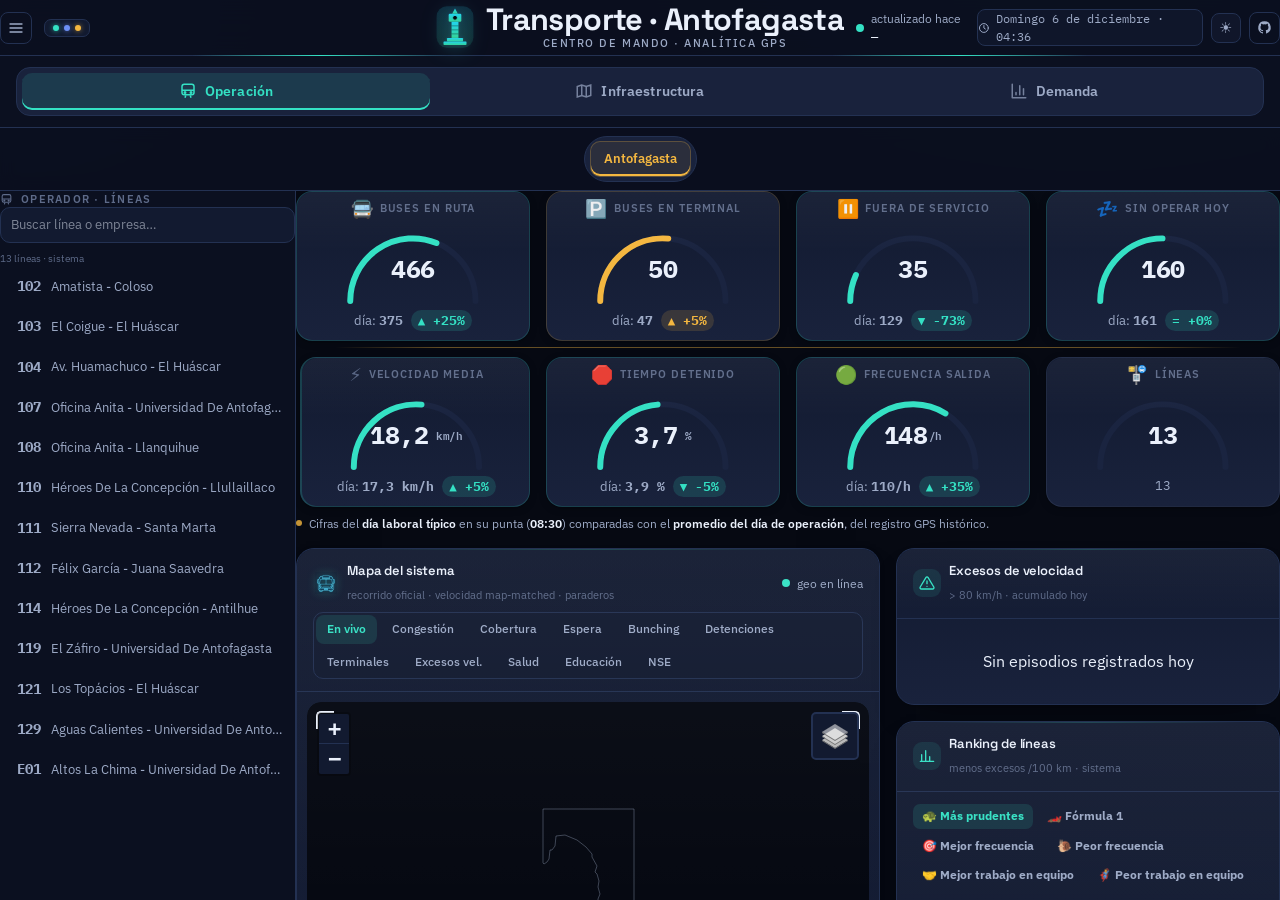
==== index.html @ dda04b35 "Deploy tablero antofagasta desde kit compartido (v=246)" ====
<!DOCTYPE html>
<html lang="es">
<head>
<meta charset="UTF-8">
<meta name="viewport" content="width=device-width, initial-scale=1.0">
<title>Centro de Mando · Transporte Público</title>
<meta name="description" content="Centro de mando analítico del transporte público: flota, velocidad, cumplimiento GTFS vs GPS y geometría oficial sobre registros GPS.">
<!-- F5: SEO / compartibilidad — los específicos de ciudad los completa initCityChrome() desde CITY -->
<link rel="canonical" href="https://romedinag-tech.github.io/">
<meta property="og:type" content="website">
<meta property="og:locale" content="es_CL">
<meta property="og:site_name" content="Centro de Mando · Transporte">
<meta property="og:title" content="Centro de Mando · Transporte">
<meta property="og:description" content="Analítica del transporte público: flota, velocidad, cobertura y cumplimiento sobre registros GPS.">
<meta property="og:url" content="https://romedinag-tech.github.io/">
<meta property="og:image" content="assets/og.png">
<meta property="og:image:width" content="1200">
<meta property="og:image:height" content="630">
<meta property="og:image:alt" content="Mapa del transporte público con buses y KPIs">
<meta name="twitter:card" content="summary_large_image">
<meta name="twitter:title" content="Centro de Mando · Transporte">
<meta name="twitter:description" content="Analítica del transporte público sobre registros GPS.">
<meta name="twitter:image" content="assets/og.png">
<meta name="theme-color" content="#060912">
<!-- Fonts: Space Grotesk (display), IBM Plex Sans (UI), IBM Plex Mono (data) -->
<link rel="preconnect" href="https://fonts.googleapis.com">
<link rel="preconnect" href="https://fonts.gstatic.com" crossorigin>
<link href="https://fonts.googleapis.com/css2?family=IBM+Plex+Mono:wght@400;500;600;700&family=IBM+Plex+Sans:wght@400;500;600;700&family=Space+Grotesk:wght@400;500;600;700&family=VT323&display=swap" rel="stylesheet">
<!-- Fuentes de reloj digital segmentado tipo CASIO (solo las usan los temas de cliente vía tokens; prod las ignora).
     DSEG14 (14-seg, alfabeto completo) para el texto; DSEG7 (7-seg) para los números. Itálicas (inclinadas). -->
<style>
@font-face{font-family:'DSEG14';src:url('https://cdn.jsdelivr.net/npm/dseg@0.46.0/fonts/DSEG14-Classic/DSEG14Classic-BoldItalic.woff2') format('woff2');font-weight:400 700;font-display:swap}
@font-face{font-family:'DSEG7';src:url('https://cdn.jsdelivr.net/npm/dseg@0.46.0/fonts/DSEG7-Classic/DSEG7Classic-BoldItalic.woff2') format('woff2');font-weight:400 700;font-display:swap}
</style>
<!-- Design tokens: single source of truth for color/type/space (loaded FIRST) -->
<link rel="stylesheet" href="assets/css/tokens.css?v=246">
<!-- Leaflet self-hosted -->
<link rel="stylesheet" href="assets/vendor/leaflet/leaflet.css?v=246"/>
<script defer src="assets/vendor/leaflet/leaflet.js?v=246"></script>
<!-- Component styles (consume tokens via legacy bridge vars) -->
<link rel="stylesheet" href="assets/styles.css?v=246">
<link rel="stylesheet" href="assets/shell.css?v=246">
<!-- Tailwind purged utilities (~12 KB static, no runtime recompilation) -->
<link rel="stylesheet" href="assets/tw.css?v=246">
<!-- Aplica el tema guardado antes del paint (evita parpadeo) -->
<script>try{var K="tp-theme:"+(location.pathname.split('/')[1]||'root');var q=new URLSearchParams(location.search).get('theme');var t=q||localStorage.getItem(K)||"dark";document.documentElement.dataset.theme=t;}catch(e){}</script>
<style>
  /* ===== Chrome del centro de mando ===== */
  html,body{height:100%}
  .thin-scroll::-webkit-scrollbar{width:7px;height:7px}
  .thin-scroll::-webkit-scrollbar-thumb{background:var(--line);border-radius:4px}
  .thin-scroll::-webkit-scrollbar-thumb:hover{background:var(--text-lo)}
  .thin-scroll::-webkit-scrollbar-track{background:transparent}

  /* ── Widget — glass panel with edge highlight ── */
  .widget{position:relative;border:1px solid var(--line);border-radius:var(--r-widget);
    background:var(--grad-panel);box-shadow:var(--shadow-widget);overflow:hidden;
    contain:layout style;transition:box-shadow var(--dur-base) var(--ease)}
  .widget::before{content:"";position:absolute;inset:0 0 auto 0;height:1px;
    background:linear-gradient(90deg,transparent 10%,rgba(52,225,196,.4) 50%,transparent 90%);opacity:.5}
  .widget::after{content:"";position:absolute;inset:0;background:var(--grad-shine);pointer-events:none;border-radius:inherit}
  .widget:hover{box-shadow:var(--shadow-hover);border-color:var(--line2)}
  .widget:hover::before{opacity:.85}
  .widget-h{display:flex;align-items:center;gap:var(--s2);padding:var(--s3) var(--s4);border-bottom:1px solid var(--line);flex-wrap:wrap;row-gap:6px}
  /* Móvil: el título nunca se aplasta (min-w-0 lo dejaba encoger a 0). Al no caber, los controles (segs,
     selects) con ml-auto envuelven a su propia fila en vez de comprimir el título y reventar el header. */
  .widget-h>.min-w-0{flex:1 1 auto;min-width:150px}
  /* Selector de 8 modos del mapa: en desktop/tablet envuelve (todos visibles, sin scroll horizontal).
     En móvil se comprime a UNA fila deslizable (ver @media 640) para no ocupar 4 filas de alto. */
  #map-mode{flex-wrap:wrap}
  /* cursor del mapa de demanda sincronizado con el hover del perfil de carga */
  .dem-cursor{width:18px;height:18px;border-radius:50%;background:rgba(34,211,238,.85);border:3px solid #fff;box-shadow:0 0 9px 2px rgba(34,211,238,.85);pointer-events:none}
  .widget-h .ico{display:grid;place-items:center;width:28px;height:28px;border-radius:9px;
    background:var(--ico-bg);color:var(--live);flex:none;font-size:15px}
  .widget-h .ico.ico-png{background:transparent;width:26px;height:26px}
  .widget-h .ico-png img{display:block;width:22px;height:22px;filter:drop-shadow(0 0 5px rgba(52,225,196,.4))}
  .widget-h h3{font-family:var(--font-display);font-size:var(--fs-widget-title);font-weight:600;letter-spacing:-.01em}
  .widget-h .sub{font-size:var(--fs-widget-sub);color:var(--dim)}
  .widget-b{padding:var(--s3) var(--s4)}

  /* ── Live indicator ── */
  .dot-live{width:8px;height:8px;border-radius:50%;background:var(--live);animation:pulsering 2s infinite}
  .status{display:inline-flex;align-items:center;gap:7px;font-size:11.5px;color:var(--muted)}
  /* Router LEDs */
  .tb-router{display:inline-flex;align-items:center;gap:5px;padding:5px 8px;border-radius:7px;
    border:1px solid var(--line);background:var(--surface-1);flex:none}
  .tb-led{display:block;width:6px;height:6px;border-radius:50%;background:var(--line-soft)}
  .tb-led--link{background:var(--live);box-shadow:0 0 5px rgba(52,225,196,.7);animation:ledLink 2.4s ease-in-out infinite}
  .tb-led--rx  {background:var(--ref);box-shadow:0 0 5px rgba(108,143,245,.65);animation:ledRx 0.9s steps(1,end) infinite;animation-delay:.18s}
  .tb-led--tx  {background:var(--warn);box-shadow:0 0 5px rgba(244,183,64,.6);animation:ledTx 1.7s steps(1,end) infinite;animation-delay:.55s}
  @keyframes ledLink { 0%,100% {opacity:1} 50% {opacity:.45} }
  @keyframes ledRx { 0%,30%,60% {opacity:1} 31%,59%,100% {opacity:.15} }
  @keyframes ledTx { 0%,12% {opacity:1} 13%,49% {opacity:.18} 50%,55% {opacity:1} 56%,100% {opacity:.18} }
  @media (prefers-reduced-motion: reduce){
    .tb-led--link,.tb-led--rx,.tb-led--tx{animation:none;opacity:.85}
  }
  /* Logo + pill */
  .tb-logo{filter:drop-shadow(0 2px 10px rgba(52,225,196,.3)) drop-shadow(0 0 2px rgba(108,143,245,.15));flex:none}
  .tb-pill{display:inline-flex;align-items:center;gap:8px;padding:5px 12px;border-radius:var(--r-pill);
    border:1px solid rgba(52,225,196,.25);background:linear-gradient(90deg,rgba(52,225,196,.08),rgba(108,143,245,.06));
    box-shadow:0 0 0 1px rgba(52,225,196,.08) inset,0 4px 14px -8px rgba(52,225,196,.35)}
  .tb-pill-val{font:700 17px/1 var(--font-data);color:var(--tx);letter-spacing:-.01em;font-variant-numeric:tabular-nums}
  .tb-pill-lbl{font-size:11px;color:var(--muted);letter-spacing:.04em}
  /* Block 1 — ROL 1: título/identidad. Domina por tamaño+peso+fuente display; capado a 32px para caber
     en el header de 56px con su subtítulo. Subtítulo (eyebrow) mucho más chico en --text-mid. */
  .tb-title{font-family:var(--font-display);font-size:clamp(24px,2.4vw,32px);font-weight:700;line-height:1.02;
    letter-spacing:-.02em;color:var(--text-hi)}
  .tb-sub{display:block;font-family:var(--font-ui);font-size:11px;color:var(--text-mid);letter-spacing:.14em;
    text-transform:uppercase;font-weight:500;margin-top:1px}
  /* Block 1b — header en 3 zonas: LEDs a la izquierda · marca centrada · estado/fecha a la derecha.
     Izq y der con flex:1 empujan el centro al medio real (independiente de sus anchos). */
  header .hdr-left{flex:1 1 0;display:flex;align-items:center;gap:12px;min-width:0}
  header .hdr-center{flex:0 1 auto;text-align:center}
  header .hdr-center .leading-tight{text-align:center}
  header .hdr-right{flex:1 1 0;display:flex;align-items:center;justify-content:flex-end;gap:8px;min-width:0}
  /* Dataflow line */
  @keyframes tbDataflow {
    0%   { background-position:-100% 0; opacity:0 }
    18%  { opacity:.5 }
    100% { background-position:200% 0; opacity:0 }
  }
  header.relative-flow::after{
    content:"";position:absolute;left:0;right:0;bottom:-1px;height:1px;pointer-events:none;
    background:linear-gradient(90deg,transparent 0%,transparent 30%,var(--live) 50%,transparent 70%,transparent 100%);
    background-size:50% 100%;animation:tbDataflow 6s linear infinite
  }
  @media (prefers-reduced-motion: reduce) {
    header.relative-flow::after{display:none}
    .dot-live{animation:none;background:var(--live)}
    /* Block 6 — reset integral: sin barridos de gauge, pulsos estáticos, sin transiciones */
    *,*::before,*::after{animation-duration:.001ms!important;animation-iteration-count:1!important;
      transition-duration:.001ms!important;scroll-behavior:auto!important}
  }

  /* ── Trend badge ── */
  .trend{display:inline-flex;align-items:center;gap:3px;font-size:11px;font-weight:600;font-family:var(--font-data);
    padding:2px 7px;border-radius:var(--r-pill)}
  .trend.up{color:var(--live);background:var(--live-tint)}
  .trend.down{color:var(--alert);background:var(--alert-tint)}

  /* ── Map hero ── */
  .map-hero{position:relative;border-radius:14px;overflow:hidden;
    box-shadow:inset 0 0 0 1px var(--line),inset 0 0 60px -25px rgba(52,225,196,.2)}
  /* HERO proporcional: mapa = 3 bloques KPI de ancho, columna derecha = 2. Scoped a xl (mismo breakpoint
     que xl:grid-cols-5). Va como CSS propio porque el tw.css purgado NO incluye col-span-3. */
  @media(min-width:1280px){
    .hero-map-col{grid-column:span 3}
    .hero-side-col{grid-column:span 2}
  }
  .map-hero .corner{position:absolute;width:18px;height:18px;border-color:rgba(52,225,196,.6);z-index:500;pointer-events:none}
  .map-hero .c-tl{top:9px;left:9px;border-top:2px solid;border-left:2px solid;border-top-left-radius:5px}
  .map-hero .c-tr{top:9px;right:9px;border-top:2px solid;border-right:2px solid;border-top-right-radius:5px}
  .map-hero .c-bl{bottom:9px;left:9px;border-bottom:2px solid;border-left:2px solid;border-bottom-left-radius:5px}
  .map-hero .c-br{bottom:9px;right:9px;border-bottom:2px solid;border-right:2px solid;border-bottom-right-radius:5px}
  .undermap{margin-top:var(--s3)}
  .undermap-ctrls{display:flex;flex-wrap:wrap;align-items:center;gap:14px}
  .undermap-ctrls:empty{display:none}
  .map-narr{margin-top:var(--s2);font-size:var(--fs-caption);line-height:1.55;color:var(--muted);
    border-left:2px solid var(--live);padding:2px 0 2px 11px}
  .map-narr:empty{display:none}
  .map-narr b{color:var(--tx);font-weight:600}
  .wnarr{font-size:11px;line-height:1.5;color:var(--muted);border-left:2px solid var(--line);
    padding:1px 0 1px 9px;margin-top:var(--s2)}
  .wnarr:empty{display:none}
  .wnarr b{color:var(--tx);font-weight:600}

  /* ── Leaflet HUD ── */
  .leaflet-container{background:var(--bg-void)}
  .leaflet-tooltip,.leaflet-popup-content-wrapper{background:var(--topbar)!important;color:var(--tx)!important;
    border:1px solid var(--line)!important;border-radius:var(--r-control)!important;backdrop-filter:blur(10px);
    box-shadow:0 10px 30px -8px rgba(0,0,0,.6)!important;font-family:var(--font-ui);font-size:11.5px;font-weight:500}
  .leaflet-tooltip-top:before{border-top-color:var(--line)!important}
  .term-ic{background:none!important;border:none!important}
  .term-box{display:inline-block;font:700 11px/1 var(--font-ui);color:var(--bg-void);background:var(--live);
    border:1.5px solid rgba(0,0,0,.3);border-radius:5px;padding:3px 6px;white-space:nowrap;
    box-shadow:0 2px 8px -2px rgba(0,0,0,.7);letter-spacing:.02em}
  .leaflet-popup-tip{background:var(--topbar)!important;border:1px solid var(--line)!important}
  .leaflet-bar a,.leaflet-control-layers{background:var(--surface-1)!important;color:var(--tx)!important;border-color:var(--line)!important}
  .leaflet-bar a:hover{background:var(--surface-2)!important;color:var(--live)!important}
  .leaflet-control-attribution{background:var(--topbar)!important;color:var(--dim)!important}
  .leaflet-control-attribution a{color:var(--muted)!important}
  .map-tip{font-family:var(--font-ui)}
  .map-tip .l{font-family:var(--font-data);font-weight:700;color:var(--live)}
  .map-tip .v{font-family:var(--font-data);color:var(--tx)}

  /* ── Sidebar collapse ── */
  #sidebar{transition:width var(--dur-base) var(--ease),opacity var(--dur-fast),padding var(--dur-base)}
  #sidebar.side-collapsed{width:0!important;min-width:0;padding-left:0;padding-right:0;opacity:0;border:none;overflow:hidden}

  /* ── Micro-interactions ── */
  .hovo{transition:transform var(--dur-fast) var(--ease),border-color var(--dur-fast),color var(--dur-fast)}
  .hovo:hover{transform:translateY(-2px)}
  a,button{transition:color var(--dur-fast),background var(--dur-fast),border-color var(--dur-fast)}
  .vfoot{border-top:1px solid var(--line)}
  #ch-hora,#cs-chart{width:100%}

  /* ── Entrance animations (Phase 5) ── */
  @keyframes fadeUp{from{opacity:0;transform:translateY(12px)}to{opacity:1;transform:none}}
  .widget{animation:fadeUp var(--dur-slow) var(--ease) both}
  .widget:nth-child(2){animation-delay:60ms}
  .widget:nth-child(3){animation-delay:120ms}
  .widget:nth-child(4){animation-delay:180ms}
  @media (prefers-reduced-motion: reduce){
    .widget{animation:none}
  }

  /* ── Phase 2: Bento visual hierarchy ── */
  #kpis2{position:relative}
  /* Block 4 — RITMO REGULAR: todas las celdas del mismo alto (grilla bento uniforme). Las tarjetas con
     lista larga (cobertura por comuna) scrollean dentro de su celda; el sub de cobertura-ahora en 1 línea. */
  @media(min-width:768px){ #kpis2{grid-auto-rows:150px} }
  /* Banda HISTÓRICA de 8 tarjetas (ciudad estática): 4 columnas -> 4+4 parejo, en vez de 5+3 con
     dos huecos. CSS propio a proposito: `tw.css` es un build PURGADO y una clase Tailwind que no
     se usaba antes no existe en el CSS (verificado midiendo: el elemento cae a span 1). */
  @media(min-width:1280px){ #kpis2.kpis-8{grid-template-columns:repeat(4,minmax(0,1fr))} }
  #kpis2 .kpi.klive{min-height:0}
  #kpis2 .kpi.klive .kcr-list{flex:1 1 auto;min-height:0;overflow-y:auto}
  #kpis2 .kpi.klive[data-k="cob_now"] .sub{white-space:nowrap;overflow:hidden;text-overflow:ellipsis}
  /* ── Procedencia de la banda: VIVO vs HISTÓRICO ──
     En vista de COMUNA el capturador (dia.json) no desglosa por comuna, así que la banda muestra las
     cifras estáticas de territorio.json. El sello por tarjeta + la nota bajo la banda lo hacen explícito.
     CSS propio a propósito: tw.css es un build PURGADO y una clase Tailwind no usada ya en el shell no
     existe en el bundle, así que no haría nada. */
  #kpis2{margin-bottom:16px}
  #kpis2 .kpi.k-hist .lab{display:flex;align-items:center;gap:6px;flex-wrap:nowrap}
  #kpis2 .kpi.k-hist .lab .hist-tag{margin-left:auto;flex:0 0 auto;
    padding:1px 6px;border-radius:999px;border:1px solid var(--line2);background:var(--track);
    color:var(--muted);font-size:9px;font-weight:700;letter-spacing:.07em;text-transform:uppercase}
  .kpi-note{display:flex;align-items:flex-start;gap:7px;margin:-8px 0 16px;
    font-size:11.5px;line-height:1.5;color:var(--muted)}
  .kpi-note[hidden]{display:none}
  .kpi-note .dot{flex:0 0 auto;width:6px;height:6px;margin-top:5px;border-radius:50%;background:var(--warn);opacity:.8}
  .kpi-note b{color:var(--tx);font-weight:600}
  @media(min-width:1280px){
    #kpis2::after{content:"";position:absolute;left:4%;right:4%;top:156px;height:1px;
      background:linear-gradient(90deg,transparent,var(--warn) 12%,var(--warn) 88%,transparent);
      opacity:.4;pointer-events:none;z-index:1}
    #kpis2 .klive[data-k="vel"]{border-left:2px solid var(--line);padding-left:12px;margin-left:4px}
  }
  .flex.flex-col.gap-4 > .widget:nth-child(2){animation-delay:80ms}
  .flex.flex-col.gap-4 > .widget:nth-child(3){animation-delay:160ms}
  .flex.flex-col.gap-4 > .widget:nth-child(4){animation-delay:240ms}
  .flex.flex-col.gap-4 > .widget:nth-child(5){animation-delay:320ms}

  /* ── Skeleton loading ── */
  @keyframes shimmer{to{background-position:200% 0}}
  .skel{border-radius:6px;background:linear-gradient(90deg,var(--surface-1) 30%,var(--surface-2) 50%,var(--surface-1) 70%);
    background-size:200% 100%;animation:shimmer 1.6s ease-in-out infinite}
  @media (prefers-reduced-motion:reduce){.skel{animation:none}}
  .skel-kpi{height:72px}
  .skel-chart{height:260px;border-radius:var(--r-control)}
  .skel-line{height:12px;width:60%;margin:6px 0}
  .skel-line.w40{width:40%}
  .skel-line.w80{width:80%}

  /* ── Comuna bar ── */
  /* Block 1c — ROL 3: comuna-bar CENTRADA y envuelta en un rectángulo (se lee como grupo de botones).
     Activo en ÁMBAR (--warn = luz de bus), no verde. */
  .comuna-bar{display:flex;justify-content:center;align-items:center;gap:6px;padding:var(--s2) var(--s3);white-space:nowrap;
    border-bottom:1px solid var(--line);background:var(--topbar);backdrop-filter:blur(8px);flex:none;z-index:40}
  .comuna-bar #comuna-tabs{flex:0 1 auto;min-width:0;overflow-x:auto;display:flex;align-items:center;gap:3px;
    background:var(--surface-2);border:1px solid var(--line);border-radius:var(--r-pill);padding:4px 5px}
  .comuna-bar .ctab{flex:none}
  .comuna-bar .ctab.active{background:var(--warn-tint);color:var(--warn);border-color:var(--warn-border);box-shadow:inset 0 -2px 0 var(--warn)}
  .comuna-bar .vsep{width:1px;height:20px;background:var(--line);margin:0 7px;flex:none}
  .comuna-bar .ctab.special{display:inline-flex;align-items:center;gap:5px;border:1px solid var(--line)}
  .comuna-bar .ctab.special.active{border-color:var(--warn)}
  .comuna-bar .cb-aside{display:flex;align-items:center;gap:10px;flex:none;border-left:1px solid var(--line);padding-left:12px;margin-left:6px}
  .comuna-bar .cb-live{display:inline-flex;align-items:center;gap:7px;font-size:var(--fs-caption);color:var(--muted);
    padding:5px 11px;border-radius:var(--r-pill);border:1px solid var(--line);background:var(--chip)}
  .comuna-bar .cb-live b{color:var(--tx);font-family:var(--font-data);font-weight:700}
  /* Selector de modo (Operación / Infraestructura): dos botones grandes centrados, bajo el título */
  .modo-bar{display:flex;justify-content:center;padding:11px 16px;border-bottom:1px solid var(--line);background:var(--bg2)}
  /* Block 1b — segmented control a ANCHO COMPLETO: los 2 botones llenan el ancho interior de la página */
  .modo-big{display:flex;width:100%;gap:6px;background:var(--panel2);border:1px solid var(--line2);border-radius:14px;padding:5px}
  /* Block 1 — ROL 2: pestañas = SEGMENTED CONTROL (no titulares). Fuente UI, peso/tamaño de control,
     activo con tint+subrayado --live (tokens; se quitó el gradiente hex azul). */
  .modo-big button{flex:1;display:inline-flex;align-items:center;justify-content:center;gap:8px;background:none;border:none;color:var(--muted);font-family:var(--font-ui);font-weight:600;font-size:13.5px;letter-spacing:.01em;padding:8px 22px;border-radius:10px;cursor:pointer;transition:background .15s,color .15s}
  .modo-big button svg{opacity:.7}
  .modo-big button:hover{color:var(--tx);background:var(--hover)}
  .modo-big button.on{background:var(--live-tint);color:var(--live);box-shadow:inset 0 -2px 0 var(--live)}
  /* Block 1c — cabecera de ámbito sobre los KPIs: se oculta el "Antofagasta · 36 líneas · 12 comunas"
     (redundante con la comuna-bar y el menú de líneas). El elemento queda en DOM para el JS. */
  #scope-title,#scope-sub{display:none}
  /* Block 6 — responsive: barras de control anchas (modos del mapa, selectores) no se recortan en
     móvil/tablet; scrollean horizontal dentro de su contenedor. Tap targets cómodos en móvil. */
  @media(max-width:1024px){
    .cs-controls{max-width:100%;min-width:0;display:flex;flex-wrap:wrap;gap:6px;align-items:center}
    .seg,#map-mode,#periodo-sel{max-width:100%;overflow-x:auto;-webkit-overflow-scrolling:touch}
  }
  @media(max-width:640px){
    .modo-big button{min-height:44px}
    .comuna-bar .ctab{min-height:38px;display:inline-flex;align-items:center}
    /* móvil: los 8 modos del mapa en una fila única deslizable (no 4 filas apiladas) */
    #map-mode{flex-wrap:nowrap;overflow-x:auto}
    #map-mode b{flex:none}
  }
  .modo-big button.on svg{opacity:1}
  @media(max-width:520px){.modo-big button{padding:10px 18px;font-size:13px}}
  .periodo-sel{display:inline-flex;align-items:center;gap:6px;flex:none}
  .periodo-sel .lbl{font-size:10px;color:var(--dim);text-transform:uppercase;letter-spacing:.08em}
  .periodo-sel[data-inactive="1"]{opacity:.5}
  /* ── Line KPIs (under map) ── */
  .linea-kpis{margin-top:var(--s3);display:grid;grid-template-columns:repeat(auto-fit,minmax(140px,1fr));gap:var(--s2)}
  .linea-kpis .lk{background:var(--grad-panel);border:1px solid var(--line);border-radius:var(--r-control);padding:10px 12px;
    box-shadow:var(--shadow-card);position:relative;overflow:hidden;transition:border-color var(--dur-fast)}
  .linea-kpis .lk::before{content:"";position:absolute;inset:0;background:var(--grad-shine);pointer-events:none;border-radius:inherit}
  .linea-kpis .lk .lab{font-size:var(--fs-micro);color:var(--muted);display:flex;align-items:center;gap:5px;letter-spacing:.02em}
  .linea-kpis .lk .val{font-family:var(--font-data);font-size:22px;font-weight:700;color:var(--tx);margin-top:2px;line-height:1.05}
  .linea-kpis .lk .sub{font-size:var(--fs-micro);color:var(--dim);margin-top:1px}
  .linea-kpis .lk.b-bajo{border-left:3px solid var(--warn)}
  .linea-kpis .lk.b-med{border-left:3px solid var(--text-mid)}
  .linea-kpis .lk.b-alto{border-left:3px solid var(--live)}
  .linea-kpis .lk.b-tot{border-left:3px solid var(--ref)}
  .linea-kpis .lk.b-eff{border-left:3px solid var(--live)}
  .linea-kpis .lk.b-cic{border-left:3px solid var(--violet)}
  /* ── Cover table ── */
  .cover-table{margin-top:var(--s3);max-height:560px;overflow:auto;border:1px solid var(--line);border-radius:var(--r-control);
    background:var(--grad-panel);box-shadow:var(--shadow-card)}
  .cover-table table{border-collapse:collapse;width:100%;font-size:var(--fs-caption);font-family:var(--font-ui)}
  .cover-table th,.cover-table td{padding:6px 12px;text-align:right;white-space:nowrap}
  .cover-table thead th{position:sticky;top:0;background:var(--topbar);color:var(--muted);font-weight:600;
    border-bottom:2px solid var(--line);z-index:1;font-size:11px;backdrop-filter:blur(8px)}
  .cover-table th.l,.cover-table td.l{text-align:left}
  .cover-table tbody td{border-bottom:1px solid var(--line-soft);font-family:var(--font-data);font-size:var(--fs-caption)}
  .cover-table tbody tr.grpsep td{border-top:2px solid var(--line)}
  .cover-table tbody tr:hover td{background:var(--hover)}
  .cover-table .lh{font-weight:600;color:var(--tx);font-family:var(--font-ui)}
  .cover-table .cap{padding:8px 12px;font-size:11px;line-height:1.5;color:var(--muted);border-bottom:1px solid var(--line)}
  .cover-table .grp{color:var(--live);font-weight:700;font-family:var(--font-data);font-size:13px}

  /* ── Hero splash ── */
  #hero-splash{position:fixed;inset:0;z-index:9999;background:radial-gradient(120% 120% at 50% 40%,var(--surface-1),var(--bg-void) 70%);
    display:grid;place-items:center;overflow:hidden;transition:opacity .85s ease}
  #hero-splash.gone{opacity:0;pointer-events:none}
  #hero-canvas{position:absolute;inset:0;width:100%;height:100%;opacity:.9}
  .hero-content{position:relative;z-index:2;text-align:center;padding:var(--s5);animation:heroIn 1s ease both}
  @keyframes heroIn{from{opacity:0;transform:translateY(10px)}to{opacity:1;transform:none}}
  .hero-logo{width:62px;height:62px;border-radius:16px;margin:0 auto 22px;display:grid;place-items:center;
    color:var(--bg-void);font-weight:800;font-size:24px;background:var(--grad-brand);
    box-shadow:0 0 40px rgba(52,225,196,.45)}
  .hero-content h1{font-family:var(--font-display);font-size:clamp(24px,4.6vw,50px);font-weight:800;line-height:1.08;letter-spacing:.02em;
    background:linear-gradient(120deg,var(--text-hi),var(--ref) 55%,var(--live));-webkit-background-clip:text;background-clip:text;color:transparent}
  .hero-content p{margin-top:14px;font-family:var(--font-data);font-size:clamp(10px,1.4vw,13px);letter-spacing:.32em;color:var(--ref);text-transform:uppercase}
  .hero-load{width:190px;height:3px;margin:26px auto 0;border-radius:3px;background:var(--ref-tint);overflow:hidden}
  .hero-load span{display:block;height:100%;width:38%;border-radius:3px;background:var(--grad-brand);animation:heroSweep 1.15s cubic-bezier(.5,0,.5,1) infinite}
  @keyframes heroSweep{0%{transform:translateX(-130%)}100%{transform:translateX(360%)}}
  .hero-skip{margin-top:18px;font-size:11px;letter-spacing:.18em;text-transform:uppercase;color:var(--dim);opacity:.7}
  /* CDL pills */
  #cdl-grid{display:grid;grid-template-columns:repeat(2,1fr);gap:var(--s2)}
  @media(min-width:768px){ #cdl-grid{grid-template-columns:repeat(3,1fr)} }
  .cdl-pill{padding:9px 11px;border:1px solid var(--line);border-radius:var(--r-control);background:var(--hover);
    box-shadow:var(--shadow-card);position:relative;overflow:hidden}
  .cdl-pill::before{content:"";position:absolute;inset:0;background:var(--grad-shine);pointer-events:none;border-radius:inherit}
  .cdl-pill .lab{font-size:10px;color:var(--muted);text-transform:uppercase;letter-spacing:.06em;display:flex;align-items:center;gap:6px}
  .cdl-pill .val{font:700 18px/1.1 var(--font-data);color:var(--tx);margin-top:4px;letter-spacing:-.01em}
  .cdl-pill .sub{font-size:11px;color:var(--dim);margin-top:2px}
  /* ── KPI gauges — compact mode for gauge cards ── */
  .kpi.klive{padding:8px 10px 7px;min-height:146px;display:flex;flex-direction:column}
  /* Block 2 — NIVEL 1 (eyebrow): legible por contraste, no por tamaño. font-ui, uppercase, tracking .08em, --text-lo */
  .kpi.klive .lab{justify-content:center;text-align:center;font-family:var(--font-ui);font-size:var(--fs-kpi-lab);font-weight:600;
    text-transform:uppercase;letter-spacing:.08em;color:var(--text-lo)}
  .kpi.klive .gauge{width:98%;height:auto;display:block;margin:1px auto 0;max-height:88px}
  /* Block 3 — pista del arco (semicírculo completo) siempre --line-soft; el color va por CSS, no por atributo SVG */
  .kpi.klive .g-track{stroke:var(--line-soft)}
  /* Block 2/3 — NIVEL 2 (dato primario): grande, mono, tabular-nums, PROTAGONISTA en --text-hi */
  .kpi.klive .g-val{font:800 34px/1 var(--font-data);letter-spacing:-.02em;font-variant-numeric:tabular-nums;fill:var(--text-hi)}
  .kpi.klive .g-unit{font-size:15px;font-weight:600;fill:var(--text-mid)}
  .kpi.klive .g-pct{font:700 15px/1 var(--font-ui)}
  /* Block 2 — NIVEL 3 (referencia + delta): mono tabular; el delta va en CHIP con tinte de su color semántico y AIRE */
  .kpi.klive .sub{margin-top:3px;font-size:13px;color:var(--text-mid);text-align:center;line-height:1.5}
  .kpi.klive .sub .g-norm{font-family:var(--font-data);font-variant-numeric:tabular-nums;color:var(--text-mid);font-weight:700}
  .kpi.klive .sub .g-delta{display:inline-block;margin-left:8px;font-family:var(--font-data);font-weight:700;font-variant-numeric:tabular-nums;
    padding:1px 7px;border-radius:var(--r-pill);font-size:12.5px;background:color-mix(in srgb,currentColor 15%,transparent)}
  /* Fleet toggle selector */
  .fleet-toggle{display:flex;justify-content:center;gap:2px;margin:4px 0 2px}
  .fleet-toggle button{font-size:10px;font-weight:600;padding:3px 10px;border-radius:var(--r-pill);
    border:1px solid var(--line);background:transparent;color:var(--muted);cursor:pointer;
    display:inline-flex;align-items:center;gap:4px;transition:all var(--dur-fast)}
  .fleet-toggle button.on{background:var(--live-tint);color:var(--live);border-color:var(--live-border)}
  .fleet-toggle button:not(.on):hover{color:var(--tx);border-color:var(--text-lo)}
  /* KPI lists */
  .kpi.klive .kcr-list{display:flex;flex-direction:column;gap:1px;margin:3px 0 1px}
  .kpi.klive .kcr{display:grid;grid-template-columns:1fr 50px 36px;gap:4px;align-items:center;font-size:11.5px;line-height:1.15}
  .kpi.klive .kcr-nm{color:var(--muted);font-weight:600;white-space:nowrap;overflow:hidden;text-overflow:ellipsis;font-size:var(--fs-caption)}
  .kpi.klive .kcr-nm .lncode{display:inline-block;font-family:var(--font-data);font-weight:700;color:var(--tx);
    padding:0 7px;border-radius:5px;background:var(--subtle);min-width:26px;text-align:center;font-size:11px}
  .kpi.klive .kcr-bar{height:5px;background:var(--subtle);border-radius:3px;overflow:hidden}
  .kpi.klive .kcr-fill{height:100%;border-radius:3px;transition:width .55s var(--ease)}
  .kpi.klive .kcr-vp{font-family:var(--font-data);font-weight:700;text-align:right;font-size:11px;font-variant-numeric:tabular-nums}
  .kpi.klive .kcr--lin{display:flex;flex-direction:column;gap:1px;padding:2px 0}
  .kpi.klive .kcr--lin .kcr-nm{font-size:11px;display:flex;justify-content:space-between}
  .kpi.klive .kcr--lin .kcr-row{display:flex;gap:4px;align-items:center}
  .kpi.klive .kcr--lin .kcr-bar{position:relative;height:12px;border-radius:3px;flex:1}
  .kpi.klive .kcr--lin .kcr-fill{height:100%;border-radius:3px}
  .kpi.klive .kcr--lin .bar-pct{position:absolute;left:4px;top:0;height:100%;display:flex;align-items:center;font-size:8.5px;font-weight:700;color:#fff;text-shadow:0 0 3px rgba(0,0,0,.6)}
  .kpi.klive .kcr-sec{font-size:10px;font-weight:700;color:var(--muted);margin:6px 0 2px;letter-spacing:.3px}
</style>
</head>

<body class="font-sans">

<!-- F4: respaldo cuando JavaScript está deshabilitado (antes página en blanco) -->
<noscript>
  <div style="max-width:640px;margin:60px auto;padding:30px;border:1px solid #1f2937;border-radius:14px;background:#0d1424;color:#e8eef8;font-family:Inter,sans-serif;line-height:1.55">
    <h1 style="font-size:18px;margin-bottom:10px;color:#22d3ee">Centro de Mando · Transporte Público</h1>
    <p style="font-size:14px;color:#93a1ba;margin-bottom:14px">Este visor requiere JavaScript activado para mostrar los mapas, los KPIs y los gráficos interactivos sobre los registros GPS del sistema.</p>
    <p style="font-size:13px;color:#64718c">Para ver la metodología del proyecto, visita el repositorio en:<br>
      <a href="https://github.com/romedinag-tech" style="color:var(--ref,#6C8FF5)">github.com/romedinag-tech</a>
    </p>
  </div>
</noscript>

<!-- ============ HERO INTRO: red neuronal animada ============ -->
<div id="hero-splash">
  <canvas id="hero-canvas"></canvas>
  <div class="hero-content">
    <div class="hero-logo"></div>
    <h1>TRANSPORTE PÚBLICO</h1>
    <p>CENTRO DE MANDO · ANALÍTICA GPS</p>
    <div class="hero-load"><span></span></div>
    <div class="hero-skip">toca para entrar</div>
  </div>
</div>
<script>
(function(){
  var sp=document.getElementById('hero-splash'), cv=document.getElementById('hero-canvas');
  // Temas de cliente (white-label): sin intro animado (evita el parecido con el modo original). El
  // data-theme lo fija la head-init ANTES de este script; el tablero vive detrás del splash, así que ocultarlo no rompe nada.
  if(sp && /^cliente/.test(document.documentElement.dataset.theme||'')){ sp.style.display='none'; return; }
  if(!cv||!cv.getContext){ if(sp) sp.style.display='none'; return; }
  var reduce = matchMedia('(prefers-reduced-motion: reduce)').matches;
  var ctx=cv.getContext('2d'), DPR=Math.min(window.devicePixelRatio||1,2);
  var W=0,H=0,nodes=[],pulses=[],timer=null,tick=0,DIST=160;
  function resize(){ W=cv.clientWidth||window.innerWidth; H=cv.clientHeight||window.innerHeight;
    cv.width=W*DPR; cv.height=H*DPR; ctx.setTransform(DPR,0,0,DPR,0,0); }
  function build(){ resize(); var n=Math.max(30,Math.min(95,Math.round(W*H/15000))); nodes=[];
    for(var i=0;i<n;i++) nodes.push({x:Math.random()*W,y:Math.random()*H,vx:(Math.random()-.5)*.34,vy:(Math.random()-.5)*.34}); }
  function frame(){
    tick++;
    ctx.clearRect(0,0,W,H);
    for(var i=0;i<nodes.length;i++){ var a=nodes[i]; a.x+=a.vx; a.y+=a.vy;
      if(a.x<0){a.x=0;a.vx*=-1;} if(a.x>W){a.x=W;a.vx*=-1;} if(a.y<0){a.y=0;a.vy*=-1;} if(a.y>H){a.y=H;a.vy*=-1;}
      for(var j=i+1;j<nodes.length;j++){ var b=nodes[j],dx=a.x-b.x,dy=a.y-b.y,d=Math.sqrt(dx*dx+dy*dy);
        if(d<DIST){ var o=(1-d/DIST); ctx.strokeStyle='rgba(108,143,245,'+(o*0.5)+')'; ctx.lineWidth=o*1.1+0.2;
          ctx.beginPath(); ctx.moveTo(a.x,a.y); ctx.lineTo(b.x,b.y); ctx.stroke(); } } }
    ctx.shadowBlur=8; ctx.shadowColor='#34E1C4';
    for(var k=0;k<nodes.length;k++){ var p=nodes[k]; ctx.beginPath(); ctx.fillStyle='rgba(52,225,196,.92)'; ctx.arc(p.x,p.y,1.7,0,6.283); ctx.fill(); }
    ctx.shadowBlur=0;
    if(!reduce && tick%11===0 && nodes.length>2){
      var a2=nodes[(Math.random()*nodes.length)|0], near=null, best=DIST;
      for(var m=0;m<nodes.length;m++){ var c=nodes[m]; if(c===a2)continue; var dd=Math.hypot(a2.x-c.x,a2.y-c.y); if(dd<best){best=dd;near=c;} }
      if(near) pulses.push({a:a2,b:near,t:0}); }
    for(var q=pulses.length-1;q>=0;q--){ var pu=pulses[q]; pu.t+=0.05; if(pu.t>=1){pulses.splice(q,1);continue;}
      var x=pu.a.x+(pu.b.x-pu.a.x)*pu.t, y=pu.a.y+(pu.b.y-pu.a.y)*pu.t;
      ctx.beginPath(); ctx.fillStyle='rgba(52,211,153,'+(1-pu.t)+')'; ctx.shadowBlur=10; ctx.shadowColor='#34d399'; ctx.arc(x,y,2.6,0,6.283); ctx.fill(); ctx.shadowBlur=0; }
  }
  function dismiss(){ if(sp.classList.contains('gone'))return; sp.classList.add('gone');
    setTimeout(function(){ if(timer)clearInterval(timer); sp.style.display='none'; },850); }
  build(); frame(); timer=setInterval(frame, 1000/45);
  addEventListener('resize', build);
  sp.addEventListener('click', dismiss);
  setTimeout(dismiss, reduce?500:2800);
})();
</script>

<div class="flex flex-col h-screen overflow-hidden">

  <!-- ============ BARRA DE COMANDO (compacta, h-14 para acomodar el título más grande) ============ -->
  <header class="flex items-center gap-3 px-3 sm:px-4 h-14 shrink-0 z-50 border-b border-[var(--line)] bg-[var(--topbar)] backdrop-blur-xl relative relative-flow">
    <div class="hdr-left">
    <button id="side-toggle" class="grid place-items-center w-8 h-8 rounded-lg border border-[var(--line2)] text-[var(--muted)] hover:text-[var(--acc)] hover:border-[var(--acc)]" title="Mostrar/ocultar filtros" aria-label="Filtros">
      <svg width="16" height="16" viewBox="0 0 24 24" fill="none" stroke="currentColor" stroke-width="2" stroke-linecap="round"><path d="M3 6h18M3 12h18M3 18h18"/></svg>
    </button>
    <!-- F5+: mini panel "router" — 3 luces que parpadean asincrónicas (puro adorno, sensación de conexión) -->
    <div class="tb-router" aria-hidden="true" title="Telemetría activa">
      <span class="tb-led tb-led--link"></span>
      <span class="tb-led tb-led--rx"></span>
      <span class="tb-led tb-led--tx"></span>
    </div>
    </div><!-- /hdr-left -->
    <div class="hdr-center flex items-center gap-3 min-w-0">
      <!-- F5++: logo SVG inline — Campanil de la Universidad de Antofagasta, ícono geográfico
           emblemático de la ciudad. Torre vertical estilizada (base, cuerpo, cabezal con reloj, pico). -->
      <svg class="tb-logo" viewBox="0 0 32 40" width="38" height="46" aria-label="Transporte público" role="img">
        <defs>
          <linearGradient id="gcMark" x1="0" y1="0" x2="0" y2="1">
            <stop offset="0%" stop-color="#22d3ee"/>
            <stop offset="100%" stop-color="#34d399"/>
          </linearGradient>
        </defs>
        <!-- Fondo redondeado tenue (mismo motivo que antes) -->
        <rect x="0" y="2" width="32" height="36" rx="9" fill="url(#gcMark)" opacity="0.14"/>
        <!-- CAMPANIL UdeC estilizado: torre vertical reconocible -->
        <g fill="url(#gcMark)">
          <path d="M 16 4 L 13.5 8.5 L 18.5 8.5 Z"/>      <!-- pico/aguja superior -->
          <rect x="10.5" y="8.5" width="11" height="7" rx="1"/>   <!-- cabezal del reloj -->
          <rect x="13" y="15.5" width="6" height="14"/>            <!-- cuerpo vertical alto -->
          <rect x="9" y="29.5" width="14" height="3" rx="0.6"/>    <!-- base nivel 1 -->
          <rect x="6" y="32.5" width="20" height="3.2" rx="0.6"/>  <!-- base nivel 2 (zócalo) -->
        </g>
        <!-- Reloj (círculo en el cabezal) -->
        <circle cx="16" cy="12" r="2.1" fill="var(--bg)"/>
        <circle cx="16" cy="12" r="2.1" fill="none" stroke="url(#gcMark)" stroke-width="0.8"/>
        <line x1="16" y1="12" x2="16" y2="10.3" stroke="url(#gcMark)" stroke-width="0.8" stroke-linecap="round"/>
        <line x1="16" y1="12" x2="17.1" y2="12"  stroke="url(#gcMark)" stroke-width="0.8" stroke-linecap="round"/>
        <!-- Líneas horizontales en el cuerpo (pisos del Campanil) -->
        <g stroke="var(--bg)" stroke-width="0.55" opacity="0.55">
          <line x1="13" y1="19"   x2="19" y2="19"/>
          <line x1="13" y1="22.5" x2="19" y2="22.5"/>
          <line x1="13" y1="26"   x2="19" y2="26"/>
        </g>
      </svg>
      <div class="leading-tight min-w-0 hidden xs:block sm:block">
        <!-- Block 1: ROL 1 — título/identidad dominante (font-display, tokens). Ancla visual #1. -->
        <b id="tb-title" class="tb-title block truncate">Transporte Público</b>
        <span class="tb-sub">Centro de Mando · Analítica GPS</span>
      </div>
    </div><!-- /hdr-center -->

    <div class="hdr-right">
    <!-- indicador de estado: lo llena initCityChrome() según CITY.live (feed GTFS-RT vs análisis histórico) -->
    <span id="hdr-status" class="status hidden md:inline-flex"></span>
    <!-- Block 1b: pill "buses operando" removida del header (dato redundante con los KPIs) -->

    <div class="flex items-center gap-2">
      <span id="hdr-reloj" class="hidden md:inline-flex items-center gap-1.5 text-[11.5px] font-mono text-[var(--muted)] px-2.5 py-1.5 rounded-lg border border-[var(--line2)] bg-[var(--chip)]" title="Fecha y hora en vivo (Chile)">
        <svg width="12" height="12" viewBox="0 0 24 24" fill="none" stroke="currentColor" stroke-width="2" stroke-linecap="round"><circle cx="12" cy="12" r="9"/><path d="M12 7v5l3 2"/></svg>
        <span id="hdr-reloj-txt">—</span>
      </span>
      <button id="theme-btn" class="themebtn" onclick="toggleTheme()" title="Tema claro/oscuro" aria-label="Tema">☀</button>
      <a id="hdr-github" href="#" target="_blank" rel="noopener" class="grid place-items-center w-8 h-8 rounded-lg border border-[var(--line2)] text-[var(--muted)] hover:text-[var(--acc)] hover:border-[var(--acc)]" title="GitHub" aria-label="GitHub">
        <svg width="15" height="15" viewBox="0 0 24 24" fill="currentColor"><path d="M12 2A10 10 0 0 0 8.84 21.5c.5.08.66-.22.66-.48v-1.7c-2.78.6-3.37-1.34-3.37-1.34-.46-1.16-1.11-1.47-1.11-1.47-.9-.62.07-.6.07-.6 1 .07 1.53 1.03 1.53 1.03.9 1.52 2.34 1.08 2.91.83.1-.65.35-1.09.63-1.34-2.22-.25-4.55-1.11-4.55-4.94 0-1.09.39-1.98 1.03-2.68-.1-.25-.45-1.27.1-2.65 0 0 .84-.27 2.75 1.02a9.5 9.5 0 0 1 5 0c1.9-1.29 2.74-1.02 2.74-1.02.55 1.38.2 2.4.1 2.65.64.7 1.03 1.59 1.03 2.68 0 3.84-2.34 4.68-4.57 4.93.36.31.68.92.68 1.85v2.74c0 .27.16.57.67.48A10 10 0 0 0 12 2Z"/></svg>
      </a>
    </div>
    </div><!-- /hdr-right -->
  </header>

  <!-- ============ SELECTOR DE MODO (Operación / Infraestructura) ============ -->
  <div class="modo-bar">
    <div id="modo-switch" class="modo-big" role="tablist" aria-label="Vista">
      <button data-modo="operacion" class="on" role="tab">
        <svg width="18" height="18" viewBox="0 0 24 24" fill="none" stroke="currentColor" stroke-width="2"><rect x="4" y="3" width="16" height="14" rx="3"/><path d="M4 11h16M8 21l1-3M16 21l-1-3"/><circle cx="8" cy="14" r="1"/><circle cx="16" cy="14" r="1"/></svg>
        <span>Operación</span>
      </button>
      <button data-modo="infra" role="tab">
        <svg width="18" height="18" viewBox="0 0 24 24" fill="none" stroke="currentColor" stroke-width="2"><path d="M9 4L3 6v14l6-2 6 2 6-2V4l-6 2-6-2z"/><path d="M9 4v14M15 6v14"/></svg>
        <span>Infraestructura</span>
      </button>
      <button data-modo="demanda" role="tab" id="modo-demanda-btn" style="display:none">
        <svg width="18" height="18" viewBox="0 0 24 24" fill="none" stroke="currentColor" stroke-width="2" stroke-linecap="round" stroke-linejoin="round"><path d="M3 3v18h18"/><path d="M18 17V9M13 17V5M8 17v-3"/></svg>
        <span>Demanda</span>
      </button>
    </div>
  </div>

  <!-- ============ BARRA SUPERIOR: TERRITORIO (comunas) ============ -->
  <div class="comuna-bar thin-scroll">
    <!-- Block 1c: comunas centradas y envueltas en rectángulo; pill "buses operando" removida (redundante) -->
    <nav id="comuna-tabs" class="thin-scroll"></nav>
  </div>

  <!-- ============ ESPACIO DE TRABAJO ============ -->
  <div class="flex flex-1 overflow-hidden">

    <!-- ===== SIDEBAR DE FILTROS (colapsable) ===== -->
    <aside id="sidebar" class="thin-scroll w-[296px] shrink-0 overflow-y-auto border-r border-[var(--line)] bg-[var(--bg2)] px-3 py-4">
      <!-- Operador / Líneas (modo Operación) -->
      <div id="oper-sidebar">
        <div class="flex items-center gap-2 px-1 mb-2">
          <svg width="13" height="13" viewBox="0 0 24 24" fill="none" stroke="currentColor" stroke-width="2" class="text-[var(--dim)]"><rect x="4" y="3" width="16" height="14" rx="3"/><path d="M4 11h16M8 21l1-3M16 21l-1-3"/><circle cx="8" cy="14" r="1"/><circle cx="16" cy="14" r="1"/></svg>
          <span class="text-[10.5px] font-semibold tracking-[.12em] text-[var(--dim)] uppercase">Operador · Líneas</span>
        </div>
        <input class="side-search" id="linea-search" placeholder="Buscar línea o empresa…" autocomplete="off">
        <div id="linea-hint" class="text-[10px] text-[var(--dim)] px-1 pt-1 pb-0.5"></div>
        <div id="linea-list"></div>
      </div>
      <!-- Ejes / Corredores (modo Infraestructura) -->
      <div id="infra-sidebar" style="display:none">
        <div class="flex items-center gap-2 px-1 mb-2">
          <svg width="13" height="13" viewBox="0 0 24 24" fill="none" stroke="currentColor" stroke-width="2" class="text-[var(--dim)]"><path d="M9 4L3 6v14l6-2 6 2 6-2V4l-6 2-6-2z"/><path d="M9 4v14M15 6v14"/></svg>
          <span id="infra-list-title" class="text-[10.5px] font-semibold tracking-[.12em] text-[var(--dim)] uppercase">Ejes con transporte público</span>
        </div>
        <input class="side-search" id="infra-search" placeholder="Buscar eje…" autocomplete="off">
        <div id="infra-list-hint" class="text-[10px] text-[var(--dim)] px-1 pt-1 pb-0.5"></div>
        <div id="infra-list"></div>
      </div>
    </aside>

    <!-- ===== ÁREA PRINCIPAL ===== -->
    <main class="thin-scroll flex-1 overflow-y-auto p-3 sm:p-4 space-y-4">

      <!-- Cabecera de ámbito -->
      <div class="flex items-center gap-3 flex-wrap">
        <h2 id="scope-title" class="text-[21px] font-semibold tracking-tight">Sistema completo</h2>
        <span class="chip" id="scope-sub"></span>
        <button class="reset hovo" id="reset-btn" style="display:none">✕ volver al sistema</button>
      </div>
      <style>
        .modo-seg{display:inline-flex;gap:3px;background:var(--panel2,#0f1c33);border:1px solid var(--line2,#2c3e60);border-radius:11px;padding:3px}
        .modo-seg button{background:none;border:none;color:var(--muted,#8ea3c2);font-weight:700;font-size:13px;padding:7px 15px;border-radius:8px;cursor:pointer;transition:.15s}
        .modo-seg button.on{background:var(--live-tint);color:var(--live);box-shadow:inset 0 -2px 0 var(--live)}
        body.modo-infra #normal-view,body.modo-infra #special-view,body.modo-infra #oper-sidebar{display:none!important}
        body.modo-infra #infra-sidebar{display:block!important}
        /* modo demanda: sidebar de LÍNEAS (para elegir línea y ver su perfil de carga), no el de ejes */
        body.modo-demanda #normal-view,body.modo-demanda #special-view,body.modo-demanda #infra-sidebar{display:none!important}
        body.modo-demanda #oper-sidebar{display:block!important}
        #infra-view .ic-dot{width:12px;height:5px;border-radius:3px;display:inline-block}
        #infra-view .icard{display:grid;grid-template-columns:1fr auto;gap:6px;align-items:center;padding:7px 9px;border-radius:9px;cursor:pointer;font-size:12.5px;border:1px solid transparent}
        #infra-view .icard:hover{background:var(--hover)} #infra-view .icard.sel{background:var(--live-tint);border-color:var(--live-border)}
        #infra-view .icard .nm{white-space:nowrap;overflow:hidden;text-overflow:ellipsis;color:var(--tx,#eaf1fb)}
        #infra-view .icard .mt{color:var(--muted,#8ea3c2);font-variant-numeric:tabular-nums;font-size:11.5px;text-align:right}
        #infra-view .ipill{font-size:11px;font-weight:700;padding:2px 8px;border-radius:999px}
      </style>

      <!-- Vistas especiales del territorio (Ranking / Comparador de comunas) -->
      <div id="special-view" class="space-y-4" style="display:none"></div>

      <!-- ===== VISTA INFRAESTRUCTURA ===== -->
      <div id="infra-view" class="space-y-4" style="display:none">
        <div id="infra-kpis" class="grid grid-cols-2 md:grid-cols-4 xl:grid-cols-8 gap-3"></div>
        <div class="flex items-center gap-3 flex-wrap">
          <div class="seg" id="infra-sub"></div>
          <div class="seg" id="infra-dia" style="display:none"></div>
          <span class="sub" id="infra-sub-hint" style="color:var(--muted)"></span>
        </div>
        <div class="grid grid-cols-1 xl:grid-cols-3 gap-4">
          <section class="widget xl:col-span-2 flex flex-col">
            <div class="widget-h" style="flex-wrap:wrap;row-gap:6px">
              <span class="ico"><svg width="16" height="16" viewBox="0 0 24 24" fill="none" stroke="currentColor" stroke-width="2" stroke-linecap="round" stroke-linejoin="round"><path d="M9 4L3 6v14l6-2 6 2 6-2V4l-6 2-6-2z"/><path d="M9 4v14M15 6v14"/></svg></span>
              <div class="min-w-0" style="flex:1 1 auto;min-width:140px"><h3 id="infra-map-title">Principales ejes con transporte público</h3><span class="sub" id="infra-map-sub">ejes viales por los que circulan los buses · operación real</span></div>
              <!-- controles: envuelven a su propia fila en móvil (flex-wrap del header), no aplastan el título -->
              <div id="infra-map-modes" class="seg" style="margin-left:auto;flex:none">
                <b data-mm="tipo" class="on">Tipo</b><b data-mm="vel">Velocidad</b><b data-mm="flujo">Flujo</b>
              </div>
              <button id="infra-diag-toggle" title="Muestra los bloques (eslabones) que alimentan el conteo del eje seleccionado, coloreados por sentido y ponderados por pulsos de bus" style="flex:none;font-size:11px;font-weight:600;padding:5px 10px;border-radius:7px;border:1px solid var(--border);background:transparent;color:var(--text-mid);cursor:pointer">🔍 Eslabones</button>
            </div>
            <div class="widget-b !p-2.5 flex-1">
              <div class="map-hero h-[58vh] xl:h-[560px]"><span class="corner c-tl"></span><span class="corner c-tr"></span><span class="corner c-bl"></span><span class="corner c-br"></span><div id="imap" class="w-full h-full"></div></div>
              <div class="undermap"><div class="undermap-ctrls" id="infra-legend" style="gap:16px"></div><p id="infra-narr" class="map-narr"></p></div>
            </div>
          </section>
          <div class="flex flex-col gap-4 thin-scroll xl:pr-1">
            <section class="widget flex-1" id="infra-detail-card">
              <div class="widget-h">
                <span class="ico"><svg width="16" height="16" viewBox="0 0 24 24" fill="none" stroke="currentColor" stroke-width="2" stroke-linecap="round" stroke-linejoin="round"><path d="M3 18l5-6 4 4 5-9 4 6"/></svg></span>
                <div class="min-w-0"><h3 id="infra-detail-title">Detalle del eje</h3><span class="sub" id="infra-detail-sub">elegí un eje a la izquierda</span></div>
              </div>
              <div class="widget-b">
                <div id="infra-detail-empty" class="sub" style="color:var(--muted);padding:24px 4px;text-align:center;line-height:1.6">Seleccioná un eje en la lista de la izquierda o en el mapa para ver su <b>curva horaria de buses/h</b>, velocidad y cobertura de infraestructura.</div>
                <div id="infra-chart" style="height:300px;display:none"></div>
                <div id="infra-vel-wrap" style="display:none">
                  <div class="sub" style="margin:14px 0 2px;font-weight:600;color:var(--text-mid)">Velocidad operativa del eje <span style="font-weight:400;font-size:10.5px;color:var(--text-lo)">· física (ventana 1&nbsp;km) · laborable · banda p15–p85</span></div>
                  <div id="infra-chart-vel" style="height:230px"></div>
                </div>
                <div id="infra-perfil-wrap" style="display:none">
                  <div class="sub" style="margin:14px 0 2px;font-weight:600;color:var(--text-mid);display:flex;align-items:center;gap:8px;flex-wrap:wrap">
                    <span>Velocidad a lo largo del eje <span style="font-weight:400;font-size:10.5px;color:var(--text-lo)">· física (ventana 400&nbsp;m) · laborable · por período del día</span></span>
                    <span id="infra-perfil-sent" class="seg" style="margin-left:auto;flex:none"></span>
                  </div>
                  <div id="infra-perfil-ref" class="sub" style="font-size:10.5px;color:var(--text-lo);margin-bottom:2px"></div>
                  <div id="infra-chart-perfil" style="height:250px"></div>
                </div>
                <div id="infra-exc-wrap" style="display:none">
                  <div class="sub" style="margin:14px 0 2px;font-weight:600;color:var(--text-mid)">Excesos de velocidad sostenidos <span style="font-weight:400;font-size:10.5px;color:var(--text-lo)">· por línea y mes · física (&gt;70 km/h en 1&nbsp;km)</span></div>
                  <div id="infra-chart-exc" style="height:230px"></div>
                </div>
                <p id="infra-detail-narr" class="wnarr"></p>
              </div>
            </section>
          </div>
        </div>
      </div>

      <!-- ===== VISTA DEMANDA (validaciones del medio de pago = abordajes) ===== -->
      <div id="demanda-view" class="space-y-4" style="display:none">
        <!-- período de la demanda y aviso si NO coincide con el de la oferta; lo llena renderDemanda() -->
        <div id="dem-note" class="kpi-note" hidden></div>
        <div id="dem-kpis" class="grid grid-cols-2 md:grid-cols-3 xl:grid-cols-5 gap-3" style="margin-bottom:16px"></div>
        <div class="grid grid-cols-1 xl:grid-cols-5 gap-3">
          <section class="widget hero-map-col flex flex-col">
            <div class="widget-h" style="flex-wrap:wrap;row-gap:8px">
              <span class="ico"><svg width="16" height="16" viewBox="0 0 24 24" fill="none" stroke="currentColor" stroke-width="2" stroke-linecap="round" stroke-linejoin="round"><path d="M21 10c0 7-9 12-9 12s-9-5-9-12a9 9 0 0 1 18 0z"/><circle cx="12" cy="10" r="3"/></svg></span>
              <div class="min-w-0" style="flex:1 1 auto"><h3>Dónde suben — nube de puntos de abordajes</h3><span class="sub" id="dem-map-sub">validaciones georreferenciadas · snap al bloque · por ventana horaria</span></div>
              <!-- selector de ventana horaria EN el header del mapa (fila propia) → siempre visible con el mapa -->
              <div style="flex:1 1 100%;display:flex;flex-wrap:wrap;gap:8px;align-items:center">
                <span style="font-size:11px;color:var(--muted);flex:none">Ventana horaria:</span>
                <div class="seg" id="dem-per" style="display:flex;flex-wrap:wrap;gap:4px"></div>
                <span style="font-size:11px;color:var(--muted);flex:none;margin-left:6px">Sentido:</span>
                <div class="seg" id="dem-sen" style="display:flex;flex-wrap:wrap;gap:4px"></div>
                <span style="font-size:11px;color:var(--muted);flex:none;margin-left:6px" title="Geométrico = bloque más cercano; Por patente = sentido real del bus vía GPS (Nivel 2)">Detección:</span>
                <div class="seg" id="dem-met" style="display:flex;flex-wrap:wrap;gap:4px"></div>
              </div>
            </div>
            <div class="widget-b !p-2.5 flex-1">
              <div class="map-hero w-full"><span class="corner c-tl"></span><span class="corner c-tr"></span><span class="corner c-bl"></span><span class="corner c-br"></span><div id="dmap" class="w-full" style="aspect-ratio:10/7"></div></div>
            </div>
          </section>
          <div class="flex flex-col gap-4 hero-side-col">
            <!-- PERFIL DE CARGA por línea (aparece al elegir una línea en el sidebar): km × pasajeros, acumulado -->
            <section class="widget" id="dem-perfil-card" style="display:none">
              <div class="widget-h" style="flex-wrap:wrap;row-gap:6px">
                <span class="ico"><svg width="16" height="16" viewBox="0 0 24 24" fill="none" stroke="currentColor" stroke-width="2" stroke-linecap="round" stroke-linejoin="round"><path d="M3 3v18h18"/><path d="M3 15c4 0 6-8 10-8s4 5 8 5"/></svg></span>
                <div class="min-w-0" style="flex:1 1 auto"><h3 id="dem-perfil-title">Perfil de carga</h3><span class="sub" id="dem-perfil-sub">abordajes acumulados a lo largo del recorrido · día laboral</span></div>
                <div style="flex:1 1 100%;display:flex;flex-wrap:wrap;gap:8px;align-items:center">
                  <span style="font-size:11px;color:var(--muted);flex:none">Sentido:</span><div class="seg" id="dem-perfil-sen" style="display:flex;gap:4px"></div>
                  <span id="dem-perfil-var-lbl" style="font-size:11px;color:var(--muted);flex:none;margin-left:6px;display:none" title="Recorrido/variante de la línea; el km se mide sobre ESTA traza (★ = la de más abordajes)">Variante:</span><div class="seg" id="dem-perfil-var" style="display:none;flex-wrap:wrap;gap:4px"></div>
                  <span style="font-size:11px;color:var(--muted);flex:none;margin-left:6px">Descomponer:</span><div class="seg" id="dem-perfil-desc" style="display:flex;flex-wrap:wrap;gap:4px"></div>
                </div>
              </div>
              <div class="widget-b"><div id="dem-perfil-chart" style="height:280px"></div><div class="hint" id="dem-perfil-foot" style="margin-top:4px"></div></div>
            </section>
            <section class="widget" id="dem-curva-card"><div class="widget-h"><span class="ico"><svg width="16" height="16" viewBox="0 0 24 24" fill="none" stroke="currentColor" stroke-width="2" stroke-linecap="round" stroke-linejoin="round"><path d="M3 3v18h18"/><polyline points="19 9 13 14 9 10 5 14"/></svg></span><div><h3>Demanda a lo largo del día</h3><span class="sub" id="dem-curva-sub">validaciones/hora · laboral</span></div></div><div class="widget-b"><div id="dem-curva" style="height:230px"></div></div></section>
            <section class="widget"><div class="widget-h"><span class="ico"><svg width="16" height="16" viewBox="0 0 24 24" fill="none" stroke="currentColor" stroke-width="2" stroke-linecap="round" stroke-linejoin="round"><path d="M4 15s1-1 4-1 5 2 8 2 4-1 4-1V3s-1 1-4 1-5-2-8-2-4 1-4 1z"/><line x1="4" y1="22" x2="4" y2="15"/></svg></span><div><h3>Líneas por demanda</h3><span class="sub">abordajes/día laboral</span></div></div><div class="widget-b"><div id="dem-ranking" class="linea-list" style="max-height:280px;overflow-y:auto"></div></div></section>
          </div>
        </div>
        <!-- Curva apilada: composición por tipo de usuario a lo largo del día (ancho completo, abajo) -->
        <section class="widget" style="margin-top:16px">
          <div class="widget-h">
            <span class="ico"><svg width="16" height="16" viewBox="0 0 24 24" fill="none" stroke="currentColor" stroke-width="2" stroke-linecap="round" stroke-linejoin="round"><path d="M3 3v18h18"/><rect x="7" y="10" width="3" height="7"/><rect x="12" y="6" width="3" height="11"/><rect x="17" y="13" width="3" height="4"/></svg></span>
            <div class="min-w-0"><h3>Composición por tipo de usuario a lo largo del día</h3><span class="sub" id="dem-tipo-sub">abordajes/hora por segmento · día laboral · ¿a qué hora se mueve cada tipo?</span></div>
          </div>
          <div class="widget-b"><div id="dem-curva-tipo" style="height:300px"></div></div>
        </section>
        <!-- Variabilidad de la demanda: por día de la semana + por mes, con composición por tipo -->
        <div class="grid grid-cols-1 xl:grid-cols-2 gap-4" style="margin-top:16px">
          <section class="widget">
            <div class="widget-h">
              <span class="ico"><svg width="16" height="16" viewBox="0 0 24 24" fill="none" stroke="currentColor" stroke-width="2" stroke-linecap="round" stroke-linejoin="round"><rect x="3" y="4" width="18" height="18" rx="2"/><path d="M3 10h18M8 2v4M16 2v4"/></svg></span>
              <div class="min-w-0"><h3>Variabilidad por día de la semana</h3><span class="sub">abordajes promedio/día · composición por tipo · ¿qué días se mueve más?</span></div>
            </div>
            <div class="widget-b"><div id="dem-semana" style="height:280px"></div></div>
          </section>
          <section class="widget">
            <div class="widget-h">
              <span class="ico"><svg width="16" height="16" viewBox="0 0 24 24" fill="none" stroke="currentColor" stroke-width="2" stroke-linecap="round" stroke-linejoin="round"><path d="M3 3v18h18"/><path d="M7 14l3-4 4 3 5-7"/></svg></span>
              <div class="min-w-0"><h3>Variabilidad por mes</h3><span class="sub">abordajes promedio/día · estacionalidad a lo largo del año</span></div>
            </div>
            <div class="widget-b"><div id="dem-mes" style="height:280px"></div></div>
          </section>
        </div>
      </div>

      <!-- ===== VISTA NORMAL ===== -->
      <div id="normal-view" class="space-y-4">
      <!-- Tira de KPIs -->
      <div id="kpis2" class="grid grid-cols-2 md:grid-cols-3 xl:grid-cols-5 gap-3"><div class="skel skel-kpi"></div><div class="skel skel-kpi"></div><div class="skel skel-kpi"></div><div class="skel skel-kpi"></div><div class="skel skel-kpi"></div></div>
      <!-- Procedencia de la banda de KPIs: la llena renderKPIs/renderComunaKPIs. En vista de COMUNA las
           cifras son del HISTÓRICO (territorio.json), no del vivo, y esta nota lo dice explícitamente. -->
      <div id="kpis2-note" class="kpi-note" hidden></div>

      <!-- HERO: mapa + columna de widgets. Mismo grid (5 col) y gap que la banda KPI (#kpis2) → el mapa
           calza EXACTO con los 3 primeros bloques KPI y el perfil con los 2 restantes. -->
      <div class="grid grid-cols-1 xl:grid-cols-5 gap-3">

        <!-- MAPA HÉROE (3/5 = ancho de 3 bloques KPI) -->
        <section class="widget hero-map-col flex flex-col">
          <div class="widget-h" style="flex-wrap:wrap;row-gap:6px">
            <span class="ico ico-png"><img src="assets/brand/ic_bus.png?v=246" alt="" width="22" height="22"></span>
            <div class="min-w-0" style="flex:1 1 auto">
              <h3 id="map-title" class="truncate">Mapa del sistema</h3>
              <span class="sub">recorrido oficial · velocidad map-matched · paraderos</span>
            </div>
            <span class="status" style="flex:none"><span class="dot-live"></span> <span id="live-count">geo en línea</span></span>
            <!-- selector de modos en su PROPIA fila (flex-basis 100%) con wrap → siempre visible, sin scroll horizontal -->
            <div class="seg" id="map-mode" style="flex:1 1 100%;display:flex;gap:4px"></div>
          </div>
          <div class="widget-b !p-2.5 flex-1">
            <div id="map-hero" class="map-hero w-full">
              <span class="corner c-tl"></span><span class="corner c-tr"></span><span class="corner c-bl"></span><span class="corner c-br"></span>
              <div id="lmap" class="w-full" style="aspect-ratio:10/7"></div>
            </div>
            <!-- Controles del mapa (período/propósito) + relato del KPI, debajo del mapa -->
            <div class="undermap">
              <div class="undermap-ctrls">
                <span id="periodo-pill" class="inline-flex items-center gap-1.5 text-[11.5px] font-mono px-2.5 py-1.5 rounded-lg border border-[var(--line2)] text-[var(--muted)] bg-[var(--chip)]">
                  <svg width="13" height="13" viewBox="0 0 24 24" fill="none" stroke="currentColor" stroke-width="2" stroke-linecap="round"><rect x="3" y="4" width="18" height="18" rx="2"/><path d="M16 2v4M8 2v4M3 10h18"/></svg>
                  abr 2025 – abr 2026
                </span>
                <div class="periodo-sel" id="periodo-sel" title="Período del día (afecta velocidad/congestión/espera/cobertura dinámica)"></div>
                <div class="periodo-sel" id="cover-sub" title="Dimensión de cobertura (estática / oferta dinámica)"></div>
                <div class="periodo-sel" id="sentido-sel" title="Sentido de circulación (ida/regreso analizados por separado)"></div>
                <div class="periodo-sel" id="dettipo-sel" title="Detención: congestión en tránsito (semáforos/tacos) vs detención de servicio en paraderos"></div>
                <div class="periodo-sel" id="congsub-sel" title="Medida de congestión: promedio · día crítico (peores días de la ciudad) · estabilidad (dispersión día a día)"></div>
                <div class="periodo-sel" id="purpose-sel" title="Propósito de viaje (repondera por demanda EOD)"></div>
              </div>
              <p id="map-narrative" class="map-narr"></p>
              <div id="linea-kpis" class="linea-kpis" style="display:none"></div>
              <div id="cover-table" class="cover-table" style="display:none"></div>
            </div>
          </div>
        </section>

        <!-- COLUMNA DERECHA (2/5 = ancho de 2 bloques KPI): flota/velocidad + ranking -->
        <div class="flex flex-col gap-4 thin-scroll xl:pr-1 hero-side-col">
          <section class="widget" id="excesos-card">
            <div class="widget-h">
              <span class="ico"><svg width="16" height="16" viewBox="0 0 24 24" fill="none" stroke="currentColor" stroke-width="2" stroke-linecap="round" stroke-linejoin="round"><path d="M10.29 3.86L1.82 18a2 2 0 0 0 1.71 3h16.94a2 2 0 0 0 1.71-3L13.71 3.86a2 2 0 0 0-3.42 0z"/><line x1="12" y1="9" x2="12" y2="13"/><line x1="12" y1="17" x2="12.01" y2="17"/></svg></span>
              <div><h3>Excesos de velocidad</h3><span class="sub" id="excesos-sub">&gt; 80 km/h · acumulado hoy</span></div>
            </div>
            <div class="widget-b"><div id="excesos-list" style="max-height:236px;overflow-y:auto"></div></div>
          </section>

          <section class="widget" id="freq-card" style="display:none">
            <div class="widget-h">
              <span class="ico"><svg width="16" height="16" viewBox="0 0 24 24" fill="none" stroke="currentColor" stroke-width="2" stroke-linecap="round" stroke-linejoin="round"><path d="M22 12h-4l-3 9L9 3l-3 9H2"/></svg></span>
              <div><h3>Frecuencia de salida de terminales</h3><span class="sub" id="freq-sub">promedio histórico vs hoy</span></div>
            </div>
            <div class="widget-b"><div id="ch-freq" style="height:212px"></div><p id="freq-narr" class="wnarr"></p></div>
          </section>

          <section class="widget" id="velciclo-card" style="display:none">
            <div class="widget-h">
              <span class="ico"><svg width="16" height="16" viewBox="0 0 24 24" fill="none" stroke="currentColor" stroke-width="2" stroke-linecap="round" stroke-linejoin="round"><polyline points="22 7 13.5 15.5 8.5 10.5 2 17"/><polyline points="16 7 22 7 22 13"/></svg></span>
              <div><h3>Velocidad a lo largo del ciclo</h3><span class="sub" id="vc-sub">km/h vs km — ida y regreso</span></div>
            </div>
            <div class="widget-b">
              <div style="display:flex;gap:6px;flex-wrap:wrap;margin-bottom:6px;font-size:11px">
                <span style="color:var(--mut)">PERÍODO</span>
                <button class="pill vc-per active" data-p="agregado">Agregado</button>
                <button class="pill vc-per" data-p="pam">Punta AM</button>
                <button class="pill vc-per" data-p="mediodia">Mediodía</button>
                <button class="pill vc-per" data-p="ppm">Punta PM</button>
                <button class="pill vc-per" data-p="fuera">Fuera punta</button>
                <button class="pill vc-per" data-p="noche">Noche</button>
                <span style="color:var(--mut);margin-left:8px">SUAVIZAR</span>
                <button class="pill vc-sm" data-s="0">Sin</button>
                <button class="pill vc-sm" data-s="3">3</button>
                <button class="pill vc-sm" data-s="5">5</button>
                <button class="pill vc-sm active" data-s="7">7</button>
              </div>
              <div id="ch-velciclo" style="height:360px"></div>
            </div>
          </section>

          <!-- Equidad de uso de flota (vista de línea): debajo de velociclo, en la columna derecha -->
          <section class="widget" id="eq-flota-card" style="display:none">
            <div class="widget-h">
              <span class="ico"><svg width="16" height="16" viewBox="0 0 24 24" fill="none" stroke="currentColor" stroke-width="2" stroke-linecap="round" stroke-linejoin="round"><path d="M3 6h18M3 12h12M3 18h6"/></svg></span>
              <div class="min-w-0"><h3>Equidad de uso de flota</h3><span class="sub">¿se usan todos los buses con la misma intensidad?</span></div>
              <span class="chip" id="eq-gini" style="margin-left:auto"></span>
            </div>
            <div class="widget-b">
              <div id="eq-chart" style="height:240px"></div>
              <div id="eq-stats" style="margin-top:8px"></div>
              <p id="eq-narr" class="wnarr"></p>
            </div>
          </section>

          <section class="widget flex-1">
            <div class="widget-h">
              <span class="ico"><svg width="16" height="16" viewBox="0 0 24 24" fill="none" stroke="currentColor" stroke-width="2" stroke-linecap="round"><path d="M4 20V10M10 20V4M16 20v-7M22 20H2"/></svg></span>
              <div><h3 id="rank-title">Ranking de líneas</h3><span class="sub" id="rank-hint"></span></div>
            </div>
            <div class="widget-b"><div id="rank-cat-sel" style="display:flex;flex-wrap:wrap;gap:5px;margin-bottom:11px"></div><div id="rank-box"></div><p id="rank-narr" class="wnarr"></p></div>
          </section>
        </div>
      </div>

      <!-- TERCER PANEL (vista de línea): frecuencia de salida en vivo + histórica vs exigida, lado a lado -->
      <section class="widget" id="lin-freq-panel" style="display:none">
        <div class="widget-h">
          <span class="ico"><svg width="16" height="16" viewBox="0 0 24 24" fill="none" stroke="currentColor" stroke-width="2" stroke-linecap="round" stroke-linejoin="round"><path d="M22 12h-4l-3 9L9 3l-3 9H2"/></svg></span>
          <div class="min-w-0"><h3>Frecuencia de salida de la línea</h3><span class="sub" id="lin-freq-sub">despachos por hora · en vivo vs plan exigido</span></div>
        </div>
        <div class="widget-b">
          <div class="grid2" style="margin-bottom:0">
            <div>
              <div class="hint" style="margin-bottom:4px">Frecuencia de salida <b style="color:var(--live)">en vivo</b> <span style="color:var(--muted)">(despachos de hoy, minuto a minuto)</span></div>
              <div id="ch-lin-freq" style="height:300px"></div>
            </div>
            <div>
              <div class="hint" style="margin-bottom:4px">Frecuencia de salida <b>vs exigida</b> <span style="color:var(--muted)">(histórico: promedio observado vs plan GTFS)</span></div>
              <div id="lin-freqhist-daysel" style="display:flex;gap:5px;align-items:center;margin-bottom:6px"></div>
              <div id="ch-lin-freqhist" style="height:266px"></div>
            </div>
          </div>
          <p id="lin-freqhist-narr" class="wnarr"></p>
        </div>
      </section>

      <!-- BLOQUE 3 (vista línea): frecuencia observada por VARIANTE/recorrido -->
      <section class="widget" id="var-obs-panel" style="display:none">
        <div class="widget-h">
          <span class="ico"><svg width="16" height="16" viewBox="0 0 24 24" fill="none" stroke="currentColor" stroke-width="2" stroke-linecap="round" stroke-linejoin="round"><path d="M3 18l5-6 4 4 5-9 4 6"/></svg></span>
          <div class="min-w-0"><h3>Frecuencia observada por variante</h3><span class="sub" id="var-obs-sub">despachos/hora · en vivo vs histórico, por recorrido</span></div>
        </div>
        <div class="widget-b">
          <div id="var-obs-grid" class="grid grid-cols-1 md:grid-cols-2 xl:grid-cols-3 gap-3"></div>
          <p id="var-obs-narr" class="wnarr"></p>
        </div>
      </section>

      <!-- Cobertura dinámica por línea (vista de línea), a ancho completo debajo del tercer panel -->
      <section class="widget" id="cob-din-line" style="display:none">
        <div class="widget-h">
          <span class="ico"><svg width="16" height="16" viewBox="0 0 24 24" fill="none" stroke="currentColor" stroke-width="2" stroke-linecap="round" stroke-linejoin="round"><path d="M2 12a5 5 0 0 0 5 5 8 8 0 0 1 5 2 8 8 0 0 1 5-2 5 5 0 0 0 5-5"/><path d="M6 8a3 3 0 0 1 3-3c1 0 1.5.5 2 1l1 2a3 3 0 0 0 3 2h2"/></svg></span>
          <div><h3>Cobertura dinámica de la línea</h3><span class="sub" id="cdl-sub">modelo cápsula 2 min · 300 m</span></div>
        </div>
        <div class="widget-b">
          <div id="cdl-grid" class="grid grid-cols-2 md:grid-cols-3 gap-2"></div>
          <p id="cdl-narr" class="wnarr"></p>
        </div>
      </section>

      <!-- Operación en tiempo real (vista de línea o comuna) -->
      <section class="widget" id="opnow-card" style="display:none">
        <div class="widget-h">
          <span class="ico"><svg width="16" height="16" viewBox="0 0 24 24" fill="none" stroke="currentColor" stroke-width="2" stroke-linecap="round" stroke-linejoin="round"><circle cx="12" cy="12" r="9"/><path d="M12 8v4l3 2"/></svg></span>
          <div class="min-w-0"><h3 id="opnow-title">Operación en tiempo real</h3><span class="sub" id="opnow-sub">buses operando ahora vs lo típico de esta hora</span></div>
          <span class="chip" id="opnow-semaforo" style="margin-left:auto"></span>
        </div>
        <div class="widget-b">
          <div class="kpi-row" id="opnow-rects" style="display:grid;grid-template-columns:repeat(auto-fit,minmax(150px,1fr));gap:12px"></div>
          <div id="opnow-lines" style="margin-top:10px"></div>
          <p id="opnow-narr" class="wnarr"></p>
        </div>
      </section>

      <!-- Cumplimiento semanal por variable (solo con línea elegida) -->
      <section class="widget cump-sem" id="cump-sem-card" style="display:none">
        <div class="widget-h">
          <span class="ico ico-png"><img src="assets/brand/ic_shield.png?v=246" alt="" width="22" height="22"></span>
          <div class="min-w-0"><h3>Cumplimiento semanal por variable exigida</h3><span class="sub">evolución semana a semana</span></div>
          <div class="cs-controls ml-auto">
            <div class="seg" id="cs-dia"></div>
            <div class="seg" id="cs-var"></div>
          </div>
        </div>
        <div class="widget-b">
          <div id="cs-chart" style="height:320px"></div>
          <div class="hint" id="cs-foot" style="margin-top:6px"></div>
        </div>
      </section>

      <!-- Frecuencia por variante: perfil intradía en 5 puntos + tendencia mensual (vista de línea) -->
      <section class="widget" id="var-freq-card" style="display:none">
        <div class="widget-h">
          <span class="ico"><svg width="16" height="16" viewBox="0 0 24 24" fill="none" stroke="currentColor" stroke-width="2" stroke-linecap="round" stroke-linejoin="round"><path d="M3 18l5-6 4 4 5-9 4 6"/></svg></span>
          <div class="min-w-0"><h3>Frecuencia por variante</h3><span class="sub">perfil intradía en 5 puntos de la ruta · tendencia mensual</span></div>
          <select id="var-sel" class="side-search ml-auto" style="width:auto;margin:0;padding:5px 8px"></select>
        </div>
        <div class="widget-b">
          <div class="grid2" style="margin-bottom:0">
            <div><div class="hint" style="margin-bottom:4px">Pasadas por hora en cada punto de la ruta</div><div id="var-prof-chart" style="height:300px"></div></div>
            <div><div class="hint" style="margin-bottom:4px">Despachos/día por mes (variante vs línea)</div><div id="var-trend-chart" style="height:300px"></div></div>
          </div>
          <div class="hint" id="var-foot" style="margin-top:6px"></div>
        </div>
      </section>

      <!-- Brecha de cobertura por NSE (vista sistema) -->
      <section class="widget" id="nse-gap-card" style="display:none">
        <div class="widget-h">
          <span class="ico"><svg width="16" height="16" viewBox="0 0 24 24" fill="none" stroke="currentColor" stroke-width="2" stroke-linecap="round" stroke-linejoin="round"><path d="M3 12h4l3-8 4 16 3-8h4"/></svg></span>
          <div class="min-w-0"><h3>Equidad territorial · cobertura por nivel socioeconómico</h3><span class="sub">¿las zonas más vulnerables tienen peor transporte?</span></div>
        </div>
        <div class="widget-b"><div id="nse-chart" style="height:260px"></div><div class="hint" id="nse-foot" style="margin-top:6px"></div></div>
      </section>

      <!-- Operación de la línea (vista de línea) -->
      <section class="widget" id="op-card" style="display:none">
        <div class="widget-h">
          <span class="ico"><svg width="16" height="16" viewBox="0 0 24 24" fill="none" stroke="currentColor" stroke-width="2" stroke-linecap="round" stroke-linejoin="round"><circle cx="12" cy="12" r="9"/><path d="M12 7v5l3 2"/></svg></span>
          <div class="min-w-0"><h3>Operación de la línea</h3><span class="sub">tiempo de ciclo · frecuencia · regularidad · bunching</span></div>
        </div>
        <div class="widget-b"><div id="op-stats" class="kpis" style="grid-template-columns:repeat(2,1fr);gap:10px"></div><div class="hint" id="op-foot" style="margin-top:8px"></div></div>
      </section>

      <!-- Índice sintético de calidad por línea (vista sistema) -->
      <section class="widget" id="calidad-card" style="display:none">
        <div class="widget-h">
          <span class="ico"><svg width="16" height="16" viewBox="0 0 24 24" fill="none" stroke="currentColor" stroke-width="2" stroke-linecap="round" stroke-linejoin="round"><path d="M12 2l3 7h7l-5.5 4.5L18 21l-6-4-6 4 1.5-7.5L2 9h7z"/></svg></span>
          <div class="min-w-0"><h3>Índice de calidad de servicio por línea</h3><span class="sub">frecuencia + regularidad + velocidad + anti-bunching</span></div>
        </div>
        <div class="widget-b"><div id="calidad-box"></div><div class="hint" id="calidad-foot" style="margin-top:8px"></div></div>
      </section>

      <!-- Empresas operadoras (vista sistema) -->
      <section class="widget" id="empresas-card" style="display:none">
        <div class="widget-h">
          <span class="ico"><svg width="16" height="16" viewBox="0 0 24 24" fill="none" stroke="currentColor" stroke-width="2" stroke-linecap="round" stroke-linejoin="round"><path d="M3 21h18M5 21V7l8-4v18M19 21V11l-6-4"/><path d="M9 9v.01M9 13v.01M9 17v.01"/></svg></span>
          <div class="min-w-0"><h3>Empresas operadoras</h3><span class="sub">flota por empresa del perímetro de exclusión</span></div>
        </div>
        <div class="widget-b"><div id="empresas-chart" style="height:440px"></div><p id="emp-narr" class="wnarr"></p></div>
      </section>

      <!-- Patrón temporal de la flota: heatmaps (vista sistema) -->
      <section class="widget" id="heat-card" style="display:none">
        <div class="widget-h">
          <span class="ico"><svg width="16" height="16" viewBox="0 0 24 24" fill="none" stroke="currentColor" stroke-width="2"><rect x="3" y="3" width="7" height="7" rx="1"/><rect x="14" y="3" width="7" height="7" rx="1"/><rect x="3" y="14" width="7" height="7" rx="1"/><rect x="14" y="14" width="7" height="7" rx="1"/></svg></span>
          <div class="min-w-0"><h3>Patrón temporal de la flota</h3><span class="sub">cómo varía la flota operativa a lo largo del tiempo</span></div>
          <div class="seg" id="heat-mode" style="margin-left:auto"></div>
        </div>
        <div class="widget-b"><div id="heat-chart" style="height:360px"></div></div>
      </section>

      <!-- Recorridos y corredores (vista sistema) -->
      <section class="widget" id="rec-card" style="display:none">
        <div class="widget-h">
          <span class="ico"><svg width="16" height="16" viewBox="0 0 24 24" fill="none" stroke="currentColor" stroke-width="2" stroke-linecap="round" stroke-linejoin="round"><path d="M4 19c4 0 4-14 8-14s4 14 8 14"/><circle cx="4" cy="19" r="1.5"/><circle cx="20" cy="19" r="1.5"/></svg></span>
          <div class="min-w-0"><h3>Recorridos y corredores</h3><span class="sub">producción, velocidad, regularidad y ejes más lentos</span></div>
          <div class="seg" id="rec-view" style="margin-left:auto;flex-wrap:wrap"></div>
        </div>
        <div class="widget-b"><div id="rec-chart" style="height:420px"></div><div class="hint" id="rec-foot" style="margin-top:6px"></div></div>
      </section>

      <!-- Evolución últimos 12 meses (sistema o comuna) -->
      <section class="widget" id="evol-card" style="display:none">
        <div class="widget-h">
          <span class="ico"><svg width="16" height="16" viewBox="0 0 24 24" fill="none" stroke="currentColor" stroke-width="2" stroke-linecap="round" stroke-linejoin="round"><path d="M3 3v18h18"/><path d="M19 8l-5 5-3-3-4 4"/></svg></span>
          <div class="min-w-0"><h3 id="evol-title">Evolución últimos 12 meses</h3><span class="sub">¿la operación mejoró o empeoró?</span></div>
          <div class="seg" id="evol-var" style="margin-left:auto"></div>
        </div>
        <div class="widget-b"><div id="evol-chart" style="height:300px"></div><div class="hint" id="evol-foot" style="margin-top:6px"></div></div>
      </section>
      </div><!-- /normal-view -->

      <!-- Maqueta de tooltip de mapa (referencia de estilo, oculta) -->
      <template id="tip-mockup">
        <div class="map-tip"><div><span class="l">Línea 20</span></div><div>Velocidad: <span class="v">45 km/h</span></div><div>Estado: <span class="v" style="color:var(--neon-orange,#fb923c)">Atrasado</span></div></div>
      </template>

      <footer class="vfoot !border-0 !mt-2">
        <span id="vfoot-build">Visor actualizado: —</span> · <span id="vfoot-data">Datos hasta: —</span> · <span class="vfoot-dim">análisis sobre registros GPS del sistema</span>
      </footer>
    </main>
  </div>
</div>

<!-- F4: defer en ambos (orden de declaración se respeta) → no bloquean parse; leaflet con defer en <head> ya cargó antes -->
<script defer src="assets/echarts.min.js"></script>
<script src="config.js?v=246"></script>
<script defer src="assets/app_shell.js?v=246"></script>
<script>
  /* Sidebar colapsable + recálculo de mapa/charts al cambiar el ancho */
  (function(){
    var btn=document.getElementById("side-toggle"), sb=document.getElementById("sidebar");
    // Móvil (≤640px): el menú de líneas arranca COLAPSADO; el botón de filtros lo abre.
    if(window.matchMedia("(max-width:640px)").matches) sb.classList.add("side-collapsed");
    btn.addEventListener("click", function(){
      sb.classList.toggle("side-collapsed");
      setTimeout(function(){ window.dispatchEvent(new Event("resize")); }, 280);
    });
  })();
</script>
</body>
</html>
---- assets/css/tokens.css ----
/* ═══════════════════════════════════════════════════════════════════
   TOKENS — Centro de Mando · Transporte Gran Concepcion
   Single source of truth for color, type, space, motion.
   Loaded FIRST; all other CSS consumes these, never raw hex.
   ═══════════════════════════════════════════════════════════════════ */

:root {
  /* ── Surfaces — ink-navy layers, NOT flat black ── */
  --bg-void:    #060912;
  --bg-base:    #0B1020;
  --surface-1:  #121A30;
  --surface-2:  #19223C;
  --line:       #233152;
  --line-soft:  #1A2440;

  /* ── Text ── */
  --text-hi:    #EAF0FB;
  --text-mid:   #9DAAC6;
  --text-lo:    #5E6B89;

  /* ── Semantic signals — each color does ONE job ── */
  --live:   #34E1C4;  /* teal: operating now / healthy / online */
  --ref:    #6C8FF5;  /* indigo: baseline / historical */
  --warn:   #F4B740;  /* amber: speed excess / watch */
  --alert:  #FF5D73;  /* coral: non-compliance / critical */

  --accent: var(--live);

  /* ── Typography — 3 roles ── */
  --font-display: "Space Grotesk", system-ui, sans-serif;
  --font-ui:      "IBM Plex Sans", system-ui, sans-serif;
  --font-data:    "IBM Plex Mono", ui-monospace, monospace;

  /* ── Type scale ── */
  --fs-display:  clamp(22px, 2.4vw, 28px);
  --fs-title:    15px;
  --fs-body:     13.5px;
  --fs-caption:  12px;
  --fs-micro:    10.5px;
  --fs-widget-title: 13px;
  --fs-widget-sub:   11px;
  --fs-kpi-lab:  11px;
  --fs-kpi-val:  24px;
  --fs-kpi-unit: 12px;
  --fs-kpi-pct:  16px;
  --fs-kpi-sub:  13px;
  --fs-litem:    13.5px;
  --fs-ctab:     13px;
  --fs-seg:      12px;

  /* ── Space (base 4 px) ── */
  --s1: 4px;  --s2: 8px;  --s3: 12px;  --s4: 16px;
  --s5: 20px; --s6: 24px; --s8: 32px;  --s10: 40px; --s12: 48px;

  /* ── Radii ── */
  --r-card:    16px;
  --r-widget:  18px;
  --r-control: 10px;
  --r-pill:    999px;

  /* ── Shadows (elevation) ── */
  --shadow-card:   0 2px 8px -2px rgba(0,0,0,.35), 0 1px 2px -1px rgba(0,0,0,.2);
  --shadow-widget: 0 18px 40px -24px rgba(0,0,0,.55), 0 2px 6px -2px rgba(0,0,0,.25);
  --shadow-hover:  0 12px 32px -8px rgba(0,0,0,.5);
  --shadow-glow-live:  0 0 20px -4px rgba(52,225,196,.25);
  --shadow-glow-alert: 0 0 20px -4px rgba(255,93,115,.25);

  /* ── Motion ── */
  --dur-fast: 140ms;
  --dur-base: 240ms;
  --dur-slow: 500ms;
  --ease: cubic-bezier(.2, .7, .2, 1);
  --ease-bounce: cubic-bezier(.34, 1.4, .64, 1);

  /* ── Gradients ── */
  --grad-brand: linear-gradient(135deg, var(--live), var(--ref));
  --grad-panel: linear-gradient(180deg, var(--surface-1), var(--surface-2));
  --grad-shine: linear-gradient(180deg, rgba(255,255,255,.04) 0%, transparent 40%);

  /* ── Serie categórica de gráficos (el JS la lee vía cssv) ── */
  --c1:#34E1C4; --c2:#6C8FF5; --c3:#F4B740; --c4:#FF5D73; --c5:#a78bfa;
  --c6:#22d3ee; --c7:#f472b6; --c8:#4ade80; --c9:#fb923c; --c10:#38bdf8;

  /* ── Status (semáforo de KPI / badges de ratio) ── */
  --good:#34d399; --warning:#fbbf24; --critical:#fb7185; --nodata:#94a1ba;

  /* ── Dominio: tipos de infraestructura ── */
  --infra-corredor:#ec4899; --infra-pistabus:#f5a524; --infra-exclusiva:#34d399;
  --infra-mixto:#94a3b8; --infra-none:#64748b; --infra-efectivo:#e879f9;

  /* ── Dominio: terciles NSE ── */
  --nse-bajo:#fb923c; --nse-medio:#94a3b8; --nse-alto:#2dd4bf;
}

/* ─── Bridge: map new tokens → legacy variable names ─── */
:root {
  --bg:      var(--bg-void);
  --bg2:     var(--bg-base);
  --panel:   var(--surface-1);
  --panel2:  var(--surface-2);
  --topbar:  rgba(11, 16, 32, .92);
  --tx:      var(--text-hi);
  --muted:   var(--text-mid);
  --dim:     var(--text-lo);
  --acc:     var(--accent);
  --acc2:    var(--live);
  --danger:  var(--alert);
  --violet:  #a78bfa;
  --hover:   rgba(255,255,255,.04);
  --track:   var(--line-soft);
  --chip:    rgba(18, 26, 48, .7);
  --glow1:   rgba(52, 225, 196, .12);
  --glow2:   rgba(108, 143, 245, .08);
  --live-tint:   rgba(52, 225, 196, .12);
  --live-border: rgba(52, 225, 196, .35);
  --alert-tint:  rgba(255, 93, 115, .12);
  --warn-tint:   rgba(244, 183, 64, .08);
  --warn-border: rgba(244, 183, 64, .25);
  --warn-text:   #f6d98a;
  --ico-bg:      rgba(52, 225, 196, .10);
  --subtle:      rgba(255, 255, 255, .05);
  --ref-tint:    rgba(108, 143, 245, .14);
  --ch-grid: var(--line-soft);
  --ch-axis: var(--text-lo);
  --ch-tip:  var(--surface-2);
  --ch-line: rgba(35,49,82,.55);   /* línea de eje tenue en charts */
  --line2:   var(--line);
  --radius:  var(--r-card);
  --radius-sm: var(--r-control);
  --sans:  var(--font-ui);
  --mono:  var(--font-data);
}

/* ─── Light theme — INSTITUCIONAL (papel · tinta navy · azul), emula el panel de uso de suelo ─── */
:root[data-theme="light"] {
  /* Superficies — papel institucional (bg gris muy claro, tarjetas blancas) */
  --bg-void:    #F4F6FA;
  --bg-base:    #FFFFFF;
  --surface-1:  #FFFFFF;
  --surface-2:  #EEF2F7;
  --line:       #E3E8EF;
  --line-soft:  #EDF1F6;

  /* Tinta — navy casi negro (autoridad institucional) */
  --text-hi:    #0E2338;
  --text-mid:   #4A5A70;
  --text-lo:    #7C8AA0;

  /* Señales — AZUL institucional como acento primario (reemplaza el teal del modo oscuro) */
  --live:   #1F6FEB;   /* azul: operando ahora / activo / selección */
  --ref:    #8A6FB0;   /* púrpura mudo: baseline / histórico (distinguible del azul) */
  --warn:   #C08A1E;   /* ámbar mudo: exceso de velocidad */
  --alert:  #B2182B;   /* rojo divergente institucional: crítico */

  /* Superficies compuestas / bridge */
  --topbar: rgba(255,255,255,.92);
  --hover:  rgba(14,35,56,.045);
  --chip:   #F1F4F8;
  --glow1:  rgba(31,111,235,.05);
  --glow2:  rgba(22,54,90,.04);
  --live-tint:   rgba(31,111,235,.10);
  --live-border: rgba(31,111,235,.28);
  --alert-tint:  rgba(178,24,43,.09);
  --warn-tint:   rgba(192,138,30,.08);
  --warn-border: rgba(192,138,30,.22);
  --warn-text:   #8A5A0F;
  --ico-bg:      rgba(31,111,235,.08);
  --subtle:      rgba(14,35,56,.05);
  --ref-tint:    rgba(138,111,176,.12);
  --track:       #E6EAF1;

  /* Marca institucional: navy → azul */
  --grad-brand:  linear-gradient(135deg, #16365A, #1F6FEB);
  --grad-panel:  #FFFFFF;
  --grad-shine:  linear-gradient(180deg, rgba(255,255,255,.5) 0%, transparent 40%);

  /* Sombras institucionales — sutiles, planas, tinte navy */
  --shadow-card:      0 1px 2px rgba(14,35,56,.05), 0 1px 3px rgba(14,35,56,.05);
  --shadow-widget:    0 1px 3px rgba(14,35,56,.05), 0 10px 28px rgba(14,35,56,.07);
  --shadow-hover:     0 8px 24px rgba(14,35,56,.11);
  --shadow-glow-live: 0 0 0 3px rgba(31,111,235,.12);

  /* Charts (ECharts los lee vía getComputedStyle) */
  --ch-grid: #EDF1F6;
  --ch-axis: #7C8AA0;
  --ch-tip:  #FFFFFF;
  --ch-line: rgba(124,138,160,.35);
}

/* ─── Tema "Ámbar / Grafito" (dark cálido, acento oro). Lo usan DOS temas: la cara PULSO (cliente-a, con
   re-layout) y la VISTA OSCURA de la cara GORE (gore-dark, sobre el layout ORIGINAL del GCCP — Rodrigo pidió
   "la oscura ámbar tipo Temuco tal cual"). Comparten SOLO estos tokens; el re-layout/DSEG es solo cliente-a. ─── */
:root[data-theme="cliente-a"],
:root[data-theme="gore-dark"] {
  /* Superficies — grafito cálido (café tostado), no negro-azulado */
  --bg-void:   #12100E;  --bg-base:   #1A1714;
  --surface-1: #221E19;  --surface-2: #2B2620;
  --line:      #3A342B;  --line-soft: #241F19;
  /* Texto — marfil cálido legible (text-lo aclarado a #9C9280 para pasar contraste AA 4.5 sobre tarjeta).
     La fuente de reloj DSEG va SOLO en el título (ver styles.css); el resto usa las fuentes base legibles. */
  --text-hi:   #F4EEE3;  --text-mid:  #B6AB98;  --text-lo: #9C9280;
  /* Señales — oro como acento primario (reemplaza el teal) */
  --live:  #E0A836;  --ref:  #7FA8C9;  --warn: #E8944A;  --alert: #E5604D;
  /* Status */
  --good:#9CBF6A; --warning:#E0A836; --critical:#E5604D; --nodata:#8A8072;
  /* Serie categórica — liderada por cálidos */
  --c1:#E0A836; --c2:#7FA8C9; --c3:#E8944A; --c4:#E5604D; --c5:#B58BB0;
  --c6:#5FB8A8; --c7:#D97CA0; --c8:#9CBF6A; --c9:#D98C5A; --c10:#6F9BD1;
  /* Dominio */
  --infra-corredor:#D97CA0; --infra-pistabus:#E8944A; --infra-exclusiva:#9CBF6A;
  --infra-mixto:#9A8F7D; --infra-none:#6E6558; --infra-efectivo:#B58BB0;
  --nse-bajo:#E8944A; --nse-medio:#9A8F7D; --nse-alto:#5FB8A8;
  /* Superficies compuestas / bridge (rgba de --live = 224,168,54) */
  --topbar: rgba(26,23,20,.92);  --hover: rgba(255,255,255,.04);  --chip: rgba(34,30,25,.7);
  --glow1: rgba(224,168,54,.12);  --glow2: rgba(127,168,201,.08);
  --live-tint: rgba(224,168,54,.12);  --live-border: rgba(224,168,54,.35);
  --alert-tint: rgba(229,96,77,.12);  --warn-tint: rgba(232,148,74,.08);
  --warn-border: rgba(232,148,74,.25);  --warn-text: #F0C98A;
  --ico-bg: rgba(224,168,54,.10);  --subtle: rgba(255,255,255,.05);
  --ref-tint: rgba(127,168,201,.14);  --track: var(--line-soft);
  /* Marca cálida: oro → rosa */
  --grad-brand: linear-gradient(135deg, #E0A836, #D97CA0);
  --grad-panel: linear-gradient(180deg, var(--surface-1), var(--surface-2));
  --grad-shine: linear-gradient(180deg, rgba(255,255,255,.04) 0%, transparent 40%);
  --shadow-glow-live: 0 0 20px -4px rgba(224,168,54,.25);
  /* Charts */
  --ch-grid: var(--line-soft);  --ch-axis: var(--text-lo);  --ch-tip: var(--surface-2);  --ch-line: rgba(58,52,43,.6);
}

/* ─── Variante CLARA de la cara PULSO — "Celeste / Papel" (data-theme="cliente-a-light").
   Gemela clara del ámbar/grafito. Fondos pastel/celeste; acento primario VIRADO a azul institucional
   (#1D6FB8, 4.90:1 AA) porque el oro sobre claro es ilegible (~1.8:1); el ámbar queda como guiño en
   --warn y en la serie. Ondas del header: azul (--live) vs coral (--alert). Series SATURADAS (no pastel)
   para contraste sobre el fondo luminoso. Paleta recomendada + verificada AA por agente de diseño. ─── */
:root[data-theme="cliente-a-light"] {
  /* Superficies (celeste-papel; void→surface-2 = de fondo a elevado) */
  --bg-void:   #DCE6EF;  --bg-base:   #E8F0F7;
  --surface-1: #F4F8FC;  --surface-2: #FFFFFF;
  --line:      #C2D2E0;  --line-soft: #DCE6EF;
  /* Texto (text-lo oscurecido a #5F6E7E para cruzar 4.5 sobre superficie clara) */
  --text-hi:   #14212E;  --text-mid:  #48586A;  --text-lo: #5F6E7E;
  /* Señales — azul institucional como acento primario; ámbar reasignado a --warn */
  --live:  #1D6FB8;  --ref:  #6E8296;  --warn: #C57B14;  --alert: #D64535;
  /* Status */
  --good:#2E8B57; --warning:#C57B14; --critical:#C0392B; --nodata:#8A97A5;
  /* Serie categórica — saturada para resaltar sobre claro */
  --c1:#1D6FB8; --c2:#D97D1A; --c3:#C0392B; --c4:#1E8A6E; --c5:#8E44AD;
  --c6:#0E9CB0; --c7:#C2417F; --c8:#6B8E23; --c9:#B5651D; --c10:#34568B;
  /* Dominio */
  --infra-corredor:#C2417F; --infra-pistabus:#D97D1A; --infra-exclusiva:#5A8C2A;
  --infra-mixto:#8C7B63; --infra-none:#A8B0B8; --infra-efectivo:#8E44AD;
  --nse-bajo:#D97D1A; --nse-medio:#8C8072; --nse-alto:#1E8A6E;
  /* Superficies compuestas / bridge (rgba de --live = 29,111,184) */
  --topbar: rgba(244,248,252,.85);  --hover: rgba(29,111,184,.08);  --chip: rgba(29,111,184,.10);
  --glow1: rgba(29,111,184,.25);  --glow2: rgba(214,69,53,.22);
  --live-tint: rgba(29,111,184,.12);  --live-border: rgba(29,111,184,.35);
  --alert-tint: rgba(214,69,53,.12);  --warn-tint: rgba(197,123,20,.14);
  --warn-border: rgba(197,123,20,.40);  --warn-text: #9A6410;
  --ico-bg: rgba(29,111,184,.10);  --subtle: rgba(20,33,46,.05);
  --ref-tint: rgba(110,130,150,.12);  --track: rgba(20,33,46,.08);
  /* Marca: azul → cian */
  --grad-brand: linear-gradient(135deg, #1D6FB8, #0E9CB0);
  --grad-panel: linear-gradient(180deg, #FFFFFF, #F4F8FC);
  --grad-shine: linear-gradient(180deg, rgba(255,255,255,.60), rgba(255,255,255,0));
  /* Sombras (planas, suaves, para claro) */
  --shadow-card: 0 1px 3px rgba(20,33,46,.08);  --shadow-widget: 0 2px 8px rgba(20,33,46,.10);
  --shadow-hover: 0 4px 16px rgba(20,33,46,.12);  --shadow-glow-live: 0 0 0 3px rgba(29,111,184,.20);
  /* Charts */
  --ch-grid: rgba(20,33,46,.08);  --ch-axis: #6B7B8C;  --ch-tip: #FFFFFF;  --ch-line: #1D6FB8;
}

/* ─── Cara "GORE Biobío" — SOLO re-color de la versión CLARA + logo (data-theme="gore", ?theme=gore).
   NO es una cara "cliente-*": conserva el LAYOUT ORIGINAL del tablero (sin nav consolidado, sin fuente retro
   ni ondas de PULSO) — es el pedido de Rodrigo: "solo la versión clara con los colores GORE y el logo".
   Identidad del Gobierno Regional del Biobío MEDIDA de gorebiobio.cl: azul institucional #002A5A (primario,
   14.2:1 sobre blanco) + verde de marca #6DAB24 (marcas; #4E7D1A su versión de texto AA). Fondos blanco/gris
   muy claro. Paleta completa + AA verificada por agente de diseño. ─── */
:root[data-theme="gore"] {
  /* Superficies (claras, institucionales) */
  --bg-void:    #E9ECF0;  --bg-base:    #F5F5F5;
  --surface-1:  #FFFFFF;  --surface-2:  #F0F2F5;
  --line:       #DDE1E6;  --line-soft:  #EBEEF1;
  /* Texto (text-lo #737373 = 4.74:1 sobre blanco, AA) */
  --text-hi:    #14243D;  --text-mid:   #575757;  --text-lo: #737373;
  /* Señales — azul institucional primario */
  --live:  #002A5A;  --ref:  #6B7785;  --warn: #D68A2B;  --alert: #B80F0F;
  /* Status (verde de texto #4E7D1A = 4.92:1) */
  --good:#4E7D1A; --warning:#C77D18; --critical:#B80F0F; --nodata:#9AA3AB;
  /* Serie (lidera azul y verde de marca; todas ≥3:1 sobre blanco) */
  --c1:#002A5A; --c2:#4E7D1A; --c3:#C4611A; --c4:#146C86; --c5:#8A1F5E;
  --c6:#B80F0F; --c7:#5B4B9E; --c8:#1F7A4D; --c9:#A6851C; --c10:#4A5A6A;
  /* Dominio */
  --infra-corredor:#002A5A; --infra-pistabus:#146C86; --infra-exclusiva:#4E7D1A;
  --infra-mixto:#C4611A; --infra-none:#9AA3AB; --infra-efectivo:#6DAB24;
  --nse-bajo:#B5651D; --nse-medio:#6DAB24; --nse-alto:#002A5A;
  /* Bridge (rgba de --live = 0,42,90) */
  --topbar: rgba(255,255,255,.92);  --hover: rgba(0,42,90,.06);  --chip: rgba(0,42,90,.08);
  --glow1: rgba(0,42,90,.14);  --glow2: rgba(109,171,36,.16);
  --live-tint: rgba(0,42,90,.08);  --live-border: rgba(0,42,90,.35);
  --alert-tint: rgba(184,15,15,.10);  --warn-tint: rgba(214,138,43,.14);
  --warn-border: rgba(214,138,43,.45);  --warn-text: #8A5A12;
  --ico-bg: rgba(0,42,90,.06);  --subtle: rgba(20,36,61,.55);
  --ref-tint: rgba(87,87,87,.10);  --track: rgba(20,36,61,.10);
  /* Marca: azul → verde */
  --grad-brand: linear-gradient(135deg, #002A5A 0%, #6DAB24 100%);
  --grad-panel: linear-gradient(180deg, #FFFFFF 0%, #F5F5F5 100%);
  --grad-shine: linear-gradient(180deg, rgba(255,255,255,.60) 0%, rgba(255,255,255,0) 100%);
  /* Sombras (planas) */
  --shadow-card: 0 1px 2px rgba(20,36,61,.06), 0 1px 3px rgba(20,36,61,.10);
  --shadow-widget: 0 1px 3px rgba(20,36,61,.08);
  --shadow-hover: 0 4px 12px rgba(20,36,61,.12);  --shadow-glow-live: 0 0 0 3px rgba(0,42,90,.15);
  /* Charts */
  --ch-grid: #E4E7EB;  --ch-axis: #8A9199;  --ch-tip: #10233D;  --ch-line: #002A5A;
}

/* ─── Reduced motion ─── */
@media (prefers-reduced-motion: reduce) {
  :root {
    --dur-fast: 0ms;
    --dur-base: 0ms;
    --dur-slow: 0ms;
  }
}
---- assets/styles.css ----
/* styles.css — component styles consuming tokens.css variables.
   Colors, fonts, radii, shadows, type scale: all in tokens.css. */

*{box-sizing:border-box;margin:0;padding:0}
html{scroll-behavior:smooth}
body{
  font-family:var(--font-ui);background:var(--bg);color:var(--tx);
  line-height:1.55;-webkit-font-smoothing:antialiased;
  background-image:radial-gradient(900px 500px at 85% -10%,var(--glow1),transparent 60%),
                   radial-gradient(700px 500px at 0% 0%,var(--glow2),transparent 55%);
  background-attachment:fixed;
}
.wrap{max-width:1280px;margin:0 auto;padding:0 var(--s6)}

/* Header */
header{position:sticky;top:0;z-index:50;backdrop-filter:blur(14px);
  background:var(--topbar);border-bottom:1px solid var(--line)}
.nav{display:flex;align-items:center;justify-content:space-between;padding:14px 24px;max-width:1280px;margin:0 auto;gap:16px;flex-wrap:wrap}
.brand{display:flex;align-items:center;gap:13px;min-width:0}
.logo{width:42px;height:42px;border-radius:12px;flex:none;
  background:var(--grad-brand);display:grid;place-items:center;
  font-weight:800;color:var(--bg-void);font-size:18px;box-shadow:var(--shadow-glow-live)}
.brand h1{font-family:var(--font-display);font-size:16px;font-weight:700;letter-spacing:-.01em;line-height:1.2}
.brand p{font-size:var(--fs-caption);color:var(--muted);font-weight:500}
.nav-meta{display:flex;align-items:center;gap:10px;flex-wrap:wrap}
.pill{display:inline-flex;align-items:center;gap:7px;font-size:var(--fs-caption);font-weight:600;
  padding:7px 13px;border-radius:var(--r-pill);border:1px solid var(--line2);color:var(--muted);background:var(--hover)}
.pill .dot{width:7px;height:7px;border-radius:50%;background:var(--live);box-shadow:0 0 0 3px rgba(52,225,196,.18)}
.pill a{color:var(--acc);text-decoration:none}
.ghbtn{color:var(--tx);text-decoration:none}
.ghbtn:hover{color:var(--acc)}

/* Hero */
.hero{padding:46px 0 14px}
.eyebrow{font-family:var(--font-ui);font-size:var(--fs-caption);font-weight:700;letter-spacing:.14em;text-transform:uppercase;color:var(--live);margin-bottom:14px}
.hero h2{font-family:var(--font-display);font-size:clamp(28px,4vw,44px);font-weight:800;letter-spacing:-.03em;line-height:1.08;max-width:18ch}
.hero h2 .grad{background:linear-gradient(120deg,var(--live),var(--ref) 70%);-webkit-background-clip:text;background-clip:text;color:transparent}
.hero p{margin-top:16px;color:var(--muted);max-width:62ch;font-size:16px}

/* KPI grid */
.kpis{display:grid;grid-template-columns:repeat(4,1fr);gap:var(--s4);margin:34px 0 10px}
.kpi{background:var(--grad-panel);border:1px solid var(--line);
  border-radius:var(--r-card);padding:var(--s6);position:relative;overflow:hidden;
  box-shadow:var(--shadow-card);
  transition:transform var(--dur-base) var(--ease), border-color var(--dur-base) var(--ease), box-shadow var(--dur-base) var(--ease)}
.kpi::before{content:"";position:absolute;inset:0;background:var(--grad-shine);pointer-events:none;border-radius:inherit}
.kpi:hover{transform:translateY(-3px);border-color:var(--line2);box-shadow:var(--shadow-hover)}
.kpi::after{content:"";position:absolute;inset:0 0 auto 0;height:3px;
  background:linear-gradient(90deg,var(--live),var(--ref));opacity:0;transition:opacity var(--dur-base) var(--ease)}
.kpi:hover::after{opacity:.85}
/* Block 2 — 3 niveles por contraste: eyebrow (font-ui uppercase tracking .08em --text-lo, legible por
   contraste no por tamaño), dato primario (mono tabular grande --text-hi), referencia con aire (1.5). */
.kpi .lab{font-family:var(--font-ui);font-size:var(--fs-kpi-lab);text-transform:uppercase;letter-spacing:.08em;color:var(--text-lo);font-weight:600;display:flex;align-items:center;gap:var(--s2)}
.kpi .val{font-family:var(--font-data);font-variant-numeric:tabular-nums;font-size:32px;font-weight:700;letter-spacing:-.02em;margin-top:var(--s2);line-height:1;color:var(--tx)}
.kpi .sub{font-size:var(--fs-body);color:var(--dim);margin-top:var(--s3);line-height:1.5}
.kpi .ic{font-size:18px;opacity:.95;line-height:1}
/* Semantic value color */
.kpi .val.is-critical{color:var(--alert)}
.kpi .val.is-warning{color:var(--warn)}
.kpi .val.is-good{color:var(--live)}
.kpi .val.is-neutral{color:var(--ref)}
/* Border tint by state */
.kpi.k-critical{border-color:color-mix(in srgb,var(--alert) 45%,var(--line))}
.kpi.k-warning{border-color:color-mix(in srgb,var(--warn) 40%,var(--line))}
.kpi.k-good{border-color:color-mix(in srgb,var(--live) 38%,var(--line))}

/* Sections */
section.block{padding:30px 0}
.sec-head{display:flex;align-items:baseline;gap:14px;margin-bottom:6px;flex-wrap:wrap}
.sec-head h3{font-family:var(--font-display);font-size:21px;font-weight:700;letter-spacing:-.02em}
.sec-head .tag{font-size:var(--fs-caption);color:var(--live);font-weight:700;letter-spacing:.1em;text-transform:uppercase}
.sec-head .tag.live{color:var(--live);display:inline-flex;align-items:center;gap:7px}
.livedot{width:8px;height:8px;border-radius:50%;background:var(--live);box-shadow:0 0 0 0 rgba(52,225,196,.6);animation:pulse 1.8s infinite}
@keyframes pulse{0%{box-shadow:0 0 0 0 rgba(52,225,196,.5)}70%{box-shadow:0 0 0 9px rgba(52,225,196,0)}100%{box-shadow:0 0 0 0 rgba(52,225,196,0)}}
.sec-desc{color:var(--muted);max-width:74ch;margin-bottom:var(--s5);font-size:14.5px}

.grid{display:grid;gap:var(--s4)}
.g2{grid-template-columns:1fr 1fr}
.g3{grid-template-columns:2fr 1fr}
.card{background:var(--grad-panel);border:1px solid var(--line);
  border-radius:var(--r-card);padding:var(--s5) var(--s5) var(--s3);
  box-shadow:var(--shadow-card);position:relative;overflow:hidden}
.card::before{content:"";position:absolute;inset:0;background:var(--grad-shine);pointer-events:none;border-radius:inherit}
.card h4{font-family:var(--font-display);font-size:var(--fs-title);font-weight:700;display:flex;align-items:center;justify-content:space-between;gap:10px}
.card .hint{font-size:12.5px;color:var(--dim);font-weight:500;margin-top:3px;margin-bottom:6px}
.chart{width:100%;height:330px}
.chart.tall{height:420px}
.chart.heat{height:460px}
.chart.xl{height:540px}
.chart.map{height:580px;background:var(--surface-1);border-radius:var(--r-control)}

/* Footer / methodology */
.method{background:var(--grad-panel);border:1px solid var(--line);border-radius:var(--r-card);padding:26px;margin:18px 0 8px;box-shadow:var(--shadow-card)}
.method h3{font-family:var(--font-display);font-size:18px;margin-bottom:14px}
.method dl{display:grid;grid-template-columns:repeat(2,1fr);gap:14px 28px}
.method dt{font-weight:700;color:var(--tx);font-size:14px;margin-bottom:3px}
.method dd{color:var(--muted);font-size:var(--fs-body)}
.note{display:flex;gap:10px;align-items:flex-start;margin-top:16px;padding:13px 15px;border-radius:var(--r-control);
  background:var(--warn-tint);border:1px solid var(--warn-border);font-size:var(--fs-body);color:var(--warn-text)}
footer{border-top:1px solid var(--line);padding:26px 0 50px;color:var(--dim);font-size:var(--fs-caption);text-align:center}
footer a{color:var(--acc);text-decoration:none}
.loading{color:var(--dim);font-size:var(--fs-caption);padding:40px;text-align:center}

/* ── Phase 2: "Pulso del sistema" gradient accent ── */
.sec-head::before{content:"";display:block;width:48px;height:3px;border-radius:2px;
  background:var(--grad-brand);margin-bottom:var(--s2);opacity:.7}

/* ── Phase 5: Accessibility — focus-visible rings ── */
:focus-visible{outline:2px solid var(--live);outline-offset:3px;border-radius:4px}
button:focus-visible,a:focus-visible,[tabindex]:focus-visible{outline:2px solid var(--live);outline-offset:2px}

/* ── Phase 5: Performance — contain on heavy items ── */
.card,.kpi{contain:layout style}
.chart{contain:strict}

@media(max-width:1000px){.kpis{grid-template-columns:repeat(2,1fr)}.g2,.g3{grid-template-columns:1fr}.method dl{grid-template-columns:1fr}}
@media(max-width:560px){.kpis{grid-template-columns:1fr}.wrap{padding:0 var(--s4)}.nav{padding:12px 16px}}

/* ═══ Tema claro INSTITUCIONAL — ajustes de componente (acento azul coherente, sin neón) ═══
   Solo [data-theme=light]; el modo oscuro (centro de mando) queda intacto. Especificidad mayor
   que las reglas inline de la comuna-bar, así que ganan sin !important. */
:root[data-theme="light"] .comuna-bar .ctab.active{background:var(--live-tint);color:var(--live);border-color:var(--live-border);box-shadow:inset 0 -2px 0 var(--live)}
:root[data-theme="light"] .comuna-bar .ctab.special.active{border-color:var(--live)}
/* punto "en vivo": estático con anillo azul suave (institucional = calmo, sin pulso neón) */
:root[data-theme="light"] .livedot{animation:none;box-shadow:0 0 0 3px var(--live-tint)}
:root[data-theme="light"] .pill .dot{box-shadow:0 0 0 3px var(--live-tint)}

/* ═══ ETAPA 2 · VISTA DE LÍNEA compuesta (motor-wide): oferta + demanda apiladas, cada una con encabezado.
   Los encabezados van como hermanos SOBRE cada vista → no entran al flex interno de la cara de cliente. ═══ */
.linea-sec-h{display:flex;align-items:center;gap:12px;margin:6px 2px 2px;padding-bottom:10px;
  border-bottom:1px solid var(--line)}
.linea-sec-h .lsh-n{flex:0 0 auto;width:26px;height:26px;border-radius:50%;display:grid;place-items:center;
  background:var(--live-tint);color:var(--live);font-weight:800;font-size:13px;font-variant-numeric:tabular-nums}
.linea-sec-h .lsh-txt{display:flex;flex-direction:column;line-height:1.25;min-width:0}
.linea-sec-h .lsh-t{font-weight:800;font-size:15px;color:var(--tx);letter-spacing:-.01em}
.linea-sec-h .lsh-s{font-size:11.5px;color:var(--muted)}
.linea-page #demanda-view{margin-top:18px}
/* en la vista de línea el ranking "Líneas por demanda" es redundante (la línea ya está elegida) */
.linea-page section.widget:has(#dem-ranking){display:none}

/* ═══════════════════════════════════════════════════════════════════════════════
   RE-LAYOUT "cliente-a" (PULSO) — Fase 2. Distribución + lenguaje visual PROPIOS.
   TODO cuelga de [data-theme^="cliente-"] → el default (prod/dark/light) NO se toca.
   Misma data, mismos widgets: solo cambia la disposición y el estilo de las piezas.
   ═══════════════════════════════════════════════════════════════════════════════ */

/* ── Orientación invertida: el panel de contexto va a la DERECHA ── */
:root[data-theme^="cliente-"] #sidebar{order:2;width:324px;
  border-right:none;border-left:1px solid var(--line)}

/* ── Header: más alto, marca prominente, franja de acento de marca abajo ── */
:root[data-theme^="cliente-"] header{height:auto;min-height:66px;padding:13px 24px;
  border-bottom:none;position:relative}
:root[data-theme^="cliente-"] header::after{content:"";position:absolute;left:0;right:0;bottom:0;
  height:3px;background:var(--grad-brand)}
:root[data-theme^="cliente-"] #tb-title{font-family:var(--font-display);font-size:19px;
  font-weight:800;letter-spacing:-.02em}

/* ── Comuna-bar: separador claro bajo el header ── */
:root[data-theme^="cliente-"] .comuna-bar{border-bottom:1px solid var(--line);
  background:var(--surface-1)}

/* ── KPI: lenguaje PLANO — esquina recta, barra de acento a la IZQUIERDA, sin brillo ── */
:root[data-theme^="cliente-"] .kpi{background:var(--surface-1);border:1px solid var(--line);
  border-left:4px solid var(--live);border-radius:7px;box-shadow:none;padding:16px 18px}
:root[data-theme^="cliente-"] .kpi::before,
:root[data-theme^="cliente-"] .kpi::after{display:none}
:root[data-theme^="cliente-"] .kpi:hover{transform:none;border-color:var(--line);
  border-left-color:var(--ref);box-shadow:0 6px 18px -10px rgba(0,0,0,.55)}
:root[data-theme^="cliente-"] .kpi .lab{letter-spacing:.12em;color:var(--text-mid)}
:root[data-theme^="cliente-"] .kpi .val{font-size:29px}
:root[data-theme^="cliente-"] .kpi.k-critical{border-left-color:var(--alert)}
:root[data-theme^="cliente-"] .kpi.k-warning{border-left-color:var(--warn)}
:root[data-theme^="cliente-"] .kpi.k-good{border-left-color:var(--good)}
/* KPIs vivos (.klive) traen el borde INLINE (border-color:col+alpha) → hay que forzar la barra sólida.
   Los otros bordes van neutros; el estado se sigue leyendo en el color del NÚMERO (.val.is-*). */
:root[data-theme^="cliente-"] .kpi.klive{border-color:var(--line) !important;
  border-left:4px solid var(--live) !important}

/* ── Widgets (cards de gráfico): esquina más recta, sin borde redondo suave ── */
:root[data-theme^="cliente-"] .widget{border-radius:9px}

/* ── Estructura tipo BI (ref. Paneltik): KPIs en RIEL vertical izquierdo + charts al centro.
   Aplicado a las 3 vistas (operación / infraestructura / demanda). ── */
/* Layout de vista: FLEX [riel de KPIs | contenido]. El contenido no-KPI lo envuelve initCityChrome en
   .view-content → evita el gotcha de grid-row:1/-1 en grilla implícita (inflaba fila 1 y rompía infra). */
:root[data-theme^="cliente-"] #normal-view,
:root[data-theme^="cliente-"] #infra-view,
:root[data-theme^="cliente-"] #demanda-view{display:flex;gap:16px;align-items:flex-start}
:root[data-theme^="cliente-"] .view-content{flex:1 1 auto;min-width:0;
  display:flex;flex-direction:column;gap:16px}
:root[data-theme^="cliente-"] .view-content > *{margin:0 !important}
:root[data-theme^="cliente-"] #kpis2,
:root[data-theme^="cliente-"] #infra-kpis,
:root[data-theme^="cliente-"] #dem-kpis{flex:0 0 352px;display:grid !important;
  grid-template-columns:1fr 1fr;gap:10px;align-content:start}
:root[data-theme^="cliente-"] #kpis2 .kpi,
:root[data-theme^="cliente-"] #infra-kpis .kpi,
:root[data-theme^="cliente-"] #dem-kpis .kpi{padding:15px 16px;min-height:158px;
  display:flex;flex-direction:column;justify-content:center}
:root[data-theme^="cliente-"] #kpis2 .kpi .val,
:root[data-theme^="cliente-"] #infra-kpis .kpi .val,
:root[data-theme^="cliente-"] #dem-kpis .kpi .val{font-size:26px}
/* ── Vista INFRA: el strip de KPIs va HORIZONTAL bajo el mapa (no como riel de 2 columnas). #infra-view pasa a
   columna → primero el contenido (mapa+detalle), luego el strip auto-fit a lo ancho. En ciudades sin plan de
   corredores (Temuco) queda un resumen fino, no un riel casi vacío. ── */
:root[data-theme^="cliente-"] #infra-view{flex-direction:column}
:root[data-theme^="cliente-"] #infra-view .view-content{order:1}
:root[data-theme^="cliente-"] #infra-kpis{order:2;flex:0 0 auto;
  grid-template-columns:repeat(auto-fit,minmax(160px,1fr))}

/* ── Cara de cliente: campanil (Conce) fuera + toggle claro/oscuro fuera (white-label = 1 marca fija;
   togglear rompe el re-layout, cuyo CSS está scopeado al tema). ── */
:root[data-theme^="cliente-"] .tb-logo{display:none}
/* Toggle claro/oscuro de la MARCA: alterna cliente-a (ámbar/dark) ↔ cliente-a-light (celeste/claro).
   Ahora es seguro (ambas variantes comparten el re-layout; el toggle recarga). Pill temático. */
:root[data-theme^="cliente-"] #theme-btn{display:inline-flex;align-items:center;justify-content:center;
  width:30px;height:30px;border-radius:8px;background:var(--live-tint);color:var(--live);
  border:1px solid var(--live-border);cursor:pointer;font-size:14px;line-height:1}
/* ── Título como panel retro (fuente de reloj DSEG + neón ámbar): identidad PULSO → SOLO familia cliente-a
   (cliente-a dark + cliente-a-light). Otras caras de cliente (p.ej. cliente-gore, gobierno) usan el título
   limpio de la regla base. ── */
:root[data-theme^="cliente-a"] #tb-title{font-family:'DSEG14','VT323',ui-monospace,monospace;
  font-size:clamp(12px,1.05vw,17px);line-height:1.2;letter-spacing:.02em;
  color:var(--live);text-shadow:0 0 10px rgba(224,168,54,.45)}
/* ── Dos ondas de pulsos ANIMADAS en el header (reemplazan los 3 LEDs). El TAMAÑO y el COLOR (tokens) son
   compartidos por todas las caras; el GLOW neón ámbar es solo PULSO (cliente-a). ── */
:root[data-theme^="cliente-"] .tb-router{width:clamp(90px,11vw,210px);height:22px;overflow:hidden;padding:0;gap:0;align-items:center}
:root[data-theme^="cliente-"] .tb-router svg{width:100%;height:100%;display:block}
:root[data-theme^="cliente-"] .tb-router .wv{stroke-width:1.7;stroke-linejoin:round;stroke-linecap:round;vector-effect:non-scaling-stroke}
:root[data-theme^="cliente-"] .tb-router .wv1{stroke:var(--live)}
:root[data-theme^="cliente-"] .tb-router .wv2{stroke:var(--alert);opacity:.9}
:root[data-theme^="cliente-a"] .tb-router .wv1{filter:drop-shadow(0 0 2.5px rgba(224,168,54,.6))}
:root[data-theme^="cliente-a"] .tb-router .wv2{filter:drop-shadow(0 0 2.5px rgba(229,96,77,.5))}
/* ═══ Cara GORE (gore = claro institucional · gore-dark = ámbar/grafito tipo Temuco). LAYOUT ORIGINAL del GCCP
   (NO cliente-* → sin nav consolidado, sin fuente retro, sin ondas). dashboard-pro: los colores de MARCA llegan
   al CUERPO — bordes de tarjetas, mapa, tabs y nombres de línea — con intensidad. Basado en tokens: azul/verde
   GORE en claro, ámbar en oscuro. El toggle alterna claro↔oscuro. ═══ */
:root[data-theme^="gore"] .tb-logo{display:none}
:root[data-theme^="gore"] .gore-emblem{display:block;height:40px;width:auto;flex:none;align-self:center}
:root[data-theme^="gore"] #tb-title{color:var(--live)}
/* Tarjetas / widgets: borde de acento de marca + franja superior azul→verde (grad-brand) */
:root[data-theme^="gore"] .widget{border-color:var(--live-border)}
:root[data-theme^="gore"] .widget::before{background:var(--grad-brand);height:2px;opacity:.95}
:root[data-theme^="gore"] .widget-h{border-bottom-color:var(--live-border)}
:root[data-theme^="gore"] .widget-h .ico{background:var(--live-tint);color:var(--live)}
/* Mapa: esquinas y borde en marca (reemplaza el teal #34E1C4 heredado del GCCP) */
:root[data-theme^="gore"] .map-hero{box-shadow:inset 0 0 0 1.5px var(--live-border)}
:root[data-theme^="gore"] .map-hero .corner{border-color:var(--good) !important}
:root[data-theme^="gore"] .widget-h .ico-png img{filter:drop-shadow(0 0 5px var(--live))}
/* Tabs de comuna activas → azul de marca (no ámbar) */
:root[data-theme^="gore"] .comuna-bar .ctab.active{background:var(--live-tint);color:var(--live);border-color:var(--live-border);box-shadow:inset 0 -2px 0 var(--live)}
/* Nombres de línea: activo con barra de acento; código de línea en color de marca */
:root[data-theme^="gore"] .litem.active{background:var(--live-tint);box-shadow:inset 3px 0 0 var(--live)}
:root[data-theme^="gore"] .litem.active .ln,:root[data-theme^="gore"] .litem .ln{color:var(--live);font-weight:700}
/* KPI: barra de acento de marca a la izquierda */
:root[data-theme^="gore"] .kpi{border-left:3px solid var(--live)}
/* Intensidad NEÓN en la vista OSCURA (ámbar): glow en bordes de tarjeta y mapa (dashboard-pro) */
:root[data-theme="gore-dark"] .widget:hover{box-shadow:var(--shadow-hover),0 0 16px -6px var(--live)}
:root[data-theme="gore-dark"] .map-hero{box-shadow:inset 0 0 0 1.5px var(--live-border),0 0 22px -10px var(--live)}
:root[data-theme="gore-dark"] .widget::before{opacity:1}
/* ── Variante CLARA (cliente-a-light): el neón es lenguaje del dark → en claro título y ondas van NÍTIDOS,
   sin glow, sobre el fondo celeste/pastel. Los colores ya vienen de los tokens del tema claro. ── */
:root[data-theme="cliente-a-light"] #tb-title{text-shadow:none}
:root[data-theme="cliente-a-light"] .tb-router .wv1{filter:none}
:root[data-theme="cliente-a-light"] .tb-router .wv2{filter:none;opacity:1}
:root[data-theme="cliente-a-light"] .kpi:hover{box-shadow:var(--shadow-hover)}
/* en angosto: el riel vuelve a banda superior (columna) */
@media(max-width:1100px){
  :root[data-theme^="cliente-"] #normal-view,
  :root[data-theme^="cliente-"] #infra-view,
  :root[data-theme^="cliente-"] #demanda-view{flex-direction:column}
  :root[data-theme^="cliente-"] #kpis2,
  :root[data-theme^="cliente-"] #infra-kpis,
  :root[data-theme^="cliente-"] #dem-kpis{flex:0 0 auto;grid-template-columns:repeat(2,1fr)}
}

/* ── Selector de modo (Operación/Infra/Demanda) como RIEL VERTICAL a la IZQUIERDA.
   initCityChrome mueve `.modo-bar` dentro del flex-row para temas de cliente. ── */
:root[data-theme^="cliente-"] .modo-bar{flex:0 0 232px;width:232px;flex-direction:column;
  justify-content:flex-start;align-items:stretch;border-bottom:none;
  border-right:1px solid var(--line);padding:14px 12px;background:var(--surface-1);overflow-y:auto}
:root[data-theme^="cliente-"] #modo-switch{flex-direction:column;width:100%;gap:6px;
  background:none;border:none;border-radius:0;padding:0}
:root[data-theme^="cliente-"] #modo-switch button{justify-content:flex-start;padding:11px 13px;
  border-radius:9px;font-size:13.5px}
:root[data-theme^="cliente-"] #modo-switch button.on{background:var(--live-tint);
  box-shadow:inset 3px 0 0 var(--live)}

/* ── Navegación consolidada: Ciudad + Línea como acordeones bajo los modos ── */
:root[data-theme^="cliente-"] .nav-accordions{margin-top:14px;padding-top:12px;
  border-top:1px solid var(--line);display:flex;flex-direction:column;gap:2px}
:root[data-theme^="cliente-"] .nav-sec-h{width:100%;display:flex;align-items:center;
  justify-content:space-between;background:none;border:none;color:var(--text-mid);
  font-family:var(--font-ui);font-weight:700;font-size:11px;letter-spacing:.11em;
  text-transform:uppercase;padding:9px 7px;cursor:pointer}
:root[data-theme^="cliente-"] .nav-sec-h:hover{color:var(--tx)}
:root[data-theme^="cliente-"] .nav-sec-h .chev{color:var(--text-lo);font-size:10px}
:root[data-theme^="cliente-"] .nav-sec.open > .nav-sec-h .chev{color:var(--live)}
:root[data-theme^="cliente-"] .nav-sec-b{display:none;padding:0 2px 8px}
:root[data-theme^="cliente-"] .nav-sec.open > .nav-sec-b{display:block}
/* Ciudad: comunas en columna */
:root[data-theme^="cliente-"] #nav-ciudad #comuna-tabs{display:flex;flex-direction:column;gap:3px}
:root[data-theme^="cliente-"] #nav-ciudad .ctab{display:block;text-align:left;padding:7px 10px;border-radius:7px;font-size:12.5px}
:root[data-theme^="cliente-"] #nav-ciudad .vsep{display:none}
/* Línea: bloque de búsqueda+lista siempre visible dentro del acordeón */
:root[data-theme^="cliente-"] #oper-sidebar{display:block !important}
:root[data-theme^="cliente-"] #nav-linea #linea-list{max-height:44vh;overflow-y:auto}
/* Ocultar la barra de comunas de arriba (movida) y el panel derecho salvo en infra (lista de ejes) */
:root[data-theme^="cliente-"] .comuna-bar{display:none}
:root[data-theme^="cliente-"] body:not(.modo-infra) #sidebar{display:none}

/* ── Pills / dot en vivo: oro cálido, anillo sutil (sin pulso neón) ── */
:root[data-theme^="cliente-"] .livedot,:root[data-theme^="cliente-"] .pill .dot{
  animation:none;box-shadow:0 0 0 3px var(--live-tint)}

/* Responsive: en pantallas chicas el panel vuelve arriba (no forzar la inversión) */
@media(max-width:900px){
  :root[data-theme^="cliente-"] #sidebar{order:0;width:auto;
    border-left:none;border-right:1px solid var(--line)}
}
---- assets/shell.css ----
.topbar{position:sticky;top:0;z-index:60;background:var(--topbar);backdrop-filter:blur(12px);border-bottom:1px solid var(--line)}
.topbar-in{display:flex;align-items:center;gap:12px;padding:9px 16px;flex-wrap:wrap}
.tb-brand{display:flex;align-items:center;gap:10px}
.tb-brand .logo{width:32px;height:32px;border-radius:9px;background:var(--grad-brand);display:grid;place-items:center;color:var(--bg-void);font-weight:800;font-size:13px}
.tb-brand b{font-family:var(--font-display);font-size:13.5px;font-weight:600}
.tb-brand span{display:block;font-size:11px;color:var(--muted)}
.axis-lbl{font-size:var(--fs-micro);color:var(--dim);text-transform:uppercase;letter-spacing:.08em;margin:0 2px 0 6px}
.comuna-tabs{display:flex;gap:2px;flex-wrap:wrap;align-items:center}
.ctab{font-size:var(--fs-ctab);padding:7px 13px;border-radius:var(--r-control);color:var(--muted);cursor:pointer;border:1px solid transparent;white-space:nowrap;font-weight:500;transition:background var(--dur-fast) var(--ease),color var(--dur-fast) var(--ease),border-color var(--dur-fast) var(--ease)}
.ctab:hover{background:var(--hover);color:var(--tx)}
.ctab.active{background:var(--live-tint);color:var(--live);border-color:var(--live-border);font-weight:600;box-shadow:inset 0 -2px 0 var(--live)}
.ctab:focus-visible,.litem:focus-visible,.rank-row:focus-visible,.seg b:focus-visible{outline:2px solid var(--live);outline-offset:2px;border-radius:8px}
.tb-right{margin-left:auto;display:flex;align-items:center;gap:10px}
.tb-right a{font-size:var(--fs-caption);color:var(--muted);text-decoration:none}
.tb-right a:hover{color:var(--acc)}
.themebtn{width:30px;height:30px;border-radius:8px;border:1px solid var(--line2);background:var(--chip);color:var(--muted);font-size:15px;line-height:1;cursor:pointer;display:grid;place-items:center;padding:0;transition:color var(--dur-fast),border-color var(--dur-fast)}
.themebtn:hover{color:var(--live);border-color:var(--live)}

.app{display:flex;align-items:stretch}
.sidebar{width:230px;flex:none;border-right:1px solid var(--line);padding:var(--s3) var(--s2);position:sticky;top:51px;height:calc(100vh - 51px);overflow-y:auto}
.side-h{font-size:var(--fs-micro);text-transform:uppercase;letter-spacing:.1em;color:var(--dim);padding:2px 8px 6px;display:flex;align-items:center;gap:6px}
.side-search{width:100%;background:var(--surface-1);border:1px solid var(--line);border-radius:var(--r-control);padding:7px 10px;color:var(--tx);font-size:12.5px;margin-bottom:8px;outline:none;transition:border-color var(--dur-fast)}
.side-search:focus{border-color:var(--live)}
/* Block 2 — listas con más aire (line-height 1.5) para deshacer el amontonado */
.litem{display:flex;align-items:center;gap:10px;padding:10px 11px;border-radius:8px;cursor:pointer;font-size:var(--fs-litem);color:var(--muted);line-height:1.5;transition:background var(--dur-fast),color var(--dur-fast)}
.litem:hover{background:var(--hover);color:var(--tx)}
.litem.active{background:var(--live-tint);color:var(--live);font-weight:600}
.litem .ln{font-family:var(--font-data);font-variant-numeric:tabular-nums;font-weight:700;min-width:30px;text-align:right;font-size:13.5px;letter-spacing:.01em}
.litem .nm{overflow:hidden;text-overflow:ellipsis;white-space:nowrap;font-size:12.5px}

.main2{flex:1;min-width:0;padding:18px 22px 60px}
.scope{display:flex;align-items:center;gap:10px;margin-bottom:var(--s4);flex-wrap:wrap}
.scope h2{font-family:var(--font-display);font-size:var(--fs-display);font-weight:700;letter-spacing:-.02em}
.chip{font-size:var(--fs-caption);padding:4px 11px;border-radius:var(--r-pill);background:var(--chip);color:var(--muted)}
.chip.acc{background:var(--live-tint);color:var(--live)}
.reset{font-size:var(--fs-caption);color:var(--muted);cursor:pointer;border:1px solid var(--line2);padding:4px 11px;border-radius:8px;margin-left:auto;transition:color var(--dur-fast),border-color var(--dur-fast)}
.reset:hover{color:var(--tx);border-color:var(--live)}
.grid2{display:grid;grid-template-columns:1fr 1fr;gap:14px;margin-bottom:14px}
.rank-row{display:flex;align-items:center;gap:10px;padding:8px 4px;border-bottom:1px solid var(--line);font-size:12.5px;line-height:1.5;cursor:pointer;transition:background var(--dur-fast)}
.rank-row:hover{background:var(--hover)}
.rank-row .rk{color:var(--dim);font-family:var(--font-data);font-variant-numeric:tabular-nums;min-width:20px}
.rank-row .bar{flex:1;height:7px;border-radius:4px;background:var(--track);overflow:hidden}
.rank-row .bar i{display:block;height:100%;background:var(--live);border-radius:4px}
.rank-row .val{color:var(--muted);min-width:54px;text-align:right;font-family:var(--font-data);font-variant-numeric:tabular-nums}
.cump-row{display:flex;align-items:center;gap:10px;padding:8px 2px;border-bottom:1px solid var(--line);font-size:12.5px;line-height:1.5}
.cump-row .pct{font-family:var(--font-data);font-variant-numeric:tabular-nums;min-width:42px;text-align:right}
.empty{color:var(--dim);font-size:12.5px;padding:24px;text-align:center}
.vfoot{padding:16px 22px 34px;text-align:center;font-size:var(--fs-caption);color:var(--dim);border-top:1px solid var(--line);margin-top:12px}
.vfoot span{margin:0 4px}
.vfoot .nueva{color:var(--warn);cursor:pointer;text-decoration:underline}
.vfoot .vfoot-dim{color:var(--dim)}
.speedleg{background:var(--topbar);border:1px solid var(--line);border-radius:8px;padding:7px 9px;font-size:var(--fs-micro);color:var(--muted);line-height:1.5}
.speedleg b{display:block;color:var(--tx);font-size:var(--fs-micro);margin-bottom:4px;font-weight:600}
.speedleg .grad{display:block;height:8px;width:130px;border-radius:4px;background:linear-gradient(90deg,hsl(0,72%,50%),hsl(60,72%,50%),hsl(120,72%,50%))}
.speedleg .lbls{display:flex;justify-content:space-between;width:130px}
.speedleg .lbls i{font-style:normal}
.speedleg .par{display:block;margin-top:3px;color:var(--text-hi)}
.cs-head{display:flex;align-items:flex-start;justify-content:space-between;gap:12px;flex-wrap:wrap;margin-bottom:6px}
.cs-controls{display:flex;gap:10px;flex-wrap:wrap}
.seg{display:inline-flex;background:var(--surface-1);border:1px solid var(--line);border-radius:var(--r-control);padding:2px;gap:2px}
.seg b{font-size:var(--fs-seg);font-weight:500;padding:5px 11px;border-radius:8px;color:var(--muted);cursor:pointer;white-space:nowrap;transition:background var(--dur-fast),color var(--dur-fast)}
.seg b:hover{color:var(--tx)}
.seg b.on{background:var(--live-tint);color:var(--live);font-weight:600}
@media(max-width:920px){.grid2{grid-template-columns:1fr}.sidebar{position:static;width:100%;height:auto;border-right:none;border-bottom:1px solid var(--line);display:flex;flex-wrap:wrap;gap:4px}.app{flex-direction:column}}
---- assets/tw.css ----
/*! tailwindcss v4.3.1 | MIT License | https://tailwindcss.com */
@layer properties{@supports (((-webkit-hyphens:none)) and (not (margin-trim:inline))) or ((-moz-orient:inline) and (not (color:rgb(from red r g b)))){*,:before,:after,::backdrop{--tw-space-y-reverse:0;--tw-border-style:solid;--tw-leading:initial;--tw-font-weight:initial;--tw-tracking:initial;--tw-shadow:0 0 #0000;--tw-shadow-color:initial;--tw-shadow-alpha:100%;--tw-inset-shadow:0 0 #0000;--tw-inset-shadow-color:initial;--tw-inset-shadow-alpha:100%;--tw-ring-color:initial;--tw-ring-shadow:0 0 #0000;--tw-inset-ring-color:initial;--tw-inset-ring-shadow:0 0 #0000;--tw-ring-inset:initial;--tw-ring-offset-width:0px;--tw-ring-offset-color:#fff;--tw-ring-offset-shadow:0 0 #0000;--tw-backdrop-blur:initial;--tw-backdrop-brightness:initial;--tw-backdrop-contrast:initial;--tw-backdrop-grayscale:initial;--tw-backdrop-hue-rotate:initial;--tw-backdrop-invert:initial;--tw-backdrop-opacity:initial;--tw-backdrop-saturate:initial;--tw-backdrop-sepia:initial;--tw-ease:initial}}}@layer theme{:root,:host{--font-sans:"IBM Plex Sans", system-ui, sans-serif;--font-mono:"IBM Plex Mono", ui-monospace, monospace;--spacing:.25rem;--font-weight-medium:500;--font-weight-semibold:600;--tracking-tight:-.025em;--leading-tight:1.25;--radius-lg:.5rem;--ease-in-out:cubic-bezier(.4, 0, .2, 1);--blur-xl:24px;--default-font-family:var(--font-sans);--default-mono-font-family:var(--font-mono)}}@layer base{*,:after,:before,::backdrop{box-sizing:border-box;border:0 solid;margin:0;padding:0}::file-selector-button{box-sizing:border-box;border:0 solid;margin:0;padding:0}html,:host{-webkit-text-size-adjust:100%;tab-size:4;line-height:1.5;font-family:var(--default-font-family,ui-sans-serif, system-ui, sans-serif, "Apple Color Emoji", "Segoe UI Emoji", "Segoe UI Symbol", "Noto Color Emoji");font-feature-settings:var(--default-font-feature-settings,normal);font-variation-settings:var(--default-font-variation-settings,normal);-webkit-tap-highlight-color:transparent}hr{height:0;color:inherit;border-top-width:1px}abbr:where([title]){-webkit-text-decoration:underline dotted;text-decoration:underline dotted}h1,h2,h3,h4,h5,h6{font-size:inherit;font-weight:inherit}a{color:inherit;-webkit-text-decoration:inherit;-webkit-text-decoration:inherit;-webkit-text-decoration:inherit;text-decoration:inherit}b,strong{font-weight:bolder}code,kbd,samp,pre{font-family:var(--default-mono-font-family,ui-monospace, SFMono-Regular, Menlo, Monaco, Consolas, "Liberation Mono", "Courier New", monospace);font-feature-settings:var(--default-mono-font-feature-settings,normal);font-variation-settings:var(--default-mono-font-variation-settings,normal);font-size:1em}small{font-size:80%}sub,sup{vertical-align:baseline;font-size:75%;line-height:0;position:relative}sub{bottom:-.25em}sup{top:-.5em}table{text-indent:0;border-color:inherit;border-collapse:collapse}:-moz-focusring{outline:auto}progress{vertical-align:baseline}summary{display:list-item}ol,ul,menu{list-style:none}img,svg,video,canvas,audio,iframe,embed,object{vertical-align:middle;display:block}img,video{max-width:100%;height:auto}button,input,select,optgroup,textarea{font:inherit;font-feature-settings:inherit;font-variation-settings:inherit;letter-spacing:inherit;color:inherit;opacity:1;background-color:#0000;border-radius:0}::file-selector-button{font:inherit;font-feature-settings:inherit;font-variation-settings:inherit;letter-spacing:inherit;color:inherit;opacity:1;background-color:#0000;border-radius:0}:where(select:is([multiple],[size])) optgroup{font-weight:bolder}:where(select:is([multiple],[size])) optgroup option{padding-inline-start:20px}::file-selector-button{margin-inline-end:4px}::placeholder{opacity:1}@supports (not ((-webkit-appearance:-apple-pay-button))) or (contain-intrinsic-size:1px){::placeholder{color:currentColor}@supports (color:color-mix(in lab, red, red)){::placeholder{color:color-mix(in oklab, currentcolor 50%, transparent)}}}textarea{resize:vertical}::-webkit-search-decoration{-webkit-appearance:none}::-webkit-date-and-time-value{min-height:1lh;text-align:inherit}::-webkit-datetime-edit{display:inline-flex}::-webkit-datetime-edit-fields-wrapper{padding:0}::-webkit-datetime-edit{padding-block:0}::-webkit-datetime-edit-year-field{padding-block:0}::-webkit-datetime-edit-month-field{padding-block:0}::-webkit-datetime-edit-day-field{padding-block:0}::-webkit-datetime-edit-hour-field{padding-block:0}::-webkit-datetime-edit-minute-field{padding-block:0}::-webkit-datetime-edit-second-field{padding-block:0}::-webkit-datetime-edit-millisecond-field{padding-block:0}::-webkit-datetime-edit-meridiem-field{padding-block:0}::-webkit-calendar-picker-indicator{line-height:1}:-moz-ui-invalid{box-shadow:none}button,input:where([type=button],[type=reset],[type=submit]){appearance:button}::file-selector-button{appearance:button}::-webkit-inner-spin-button{height:auto}::-webkit-outer-spin-button{height:auto}[hidden]:where(:not([hidden=until-found])){display:none!important}}@layer components;@layer utilities{.visible{visibility:visible}.relative{position:relative}.z-50{z-index:50}.\!mt-2{margin-top:calc(var(--spacing) * 2)!important}.mb-2{margin-bottom:calc(var(--spacing) * 2)}.ml-2{margin-left:calc(var(--spacing) * 2)}.ml-3{margin-left:calc(var(--spacing) * 3)}.ml-auto{margin-left:auto}.block{display:block}.flex{display:flex}.grid{display:grid}.hidden{display:none}.inline{display:inline}.h-8{height:calc(var(--spacing) * 8)}.h-14{height:calc(var(--spacing) * 14)}.h-\[58vh\]{height:58vh}.h-full{height:100%}.h-screen{height:100vh}.w-8{width:calc(var(--spacing) * 8)}.w-\[296px\]{width:296px}.w-full{width:100%}.min-w-0{min-width:0}.flex-1{flex:1}.shrink-0{flex-shrink:0}.resize{resize:both}.grid-cols-1{grid-template-columns:repeat(1,minmax(0,1fr))}.grid-cols-2{grid-template-columns:repeat(2,minmax(0,1fr))}.flex-col{flex-direction:column}.flex-wrap{flex-wrap:wrap}.place-items-center{place-items:center}.items-center{align-items:center}.gap-1\.5{gap:calc(var(--spacing) * 1.5)}.gap-2{gap:calc(var(--spacing) * 2)}.gap-3{gap:calc(var(--spacing) * 3)}.gap-4{gap:calc(var(--spacing) * 4)}:where(.space-y-4>:not(:last-child)){--tw-space-y-reverse:0;margin-block-start:calc(calc(var(--spacing) * 4) * var(--tw-space-y-reverse));margin-block-end:calc(calc(var(--spacing) * 4) * calc(1 - var(--tw-space-y-reverse)))}.truncate{text-overflow:ellipsis;white-space:nowrap;overflow:hidden}.overflow-hidden{overflow:hidden}.overflow-y-auto{overflow-y:auto}.rounded-lg{border-radius:var(--radius-lg)}.\!border-0{border-style:var(--tw-border-style)!important;border-width:0!important}.border{border-style:var(--tw-border-style);border-width:1px}.border-r{border-right-style:var(--tw-border-style);border-right-width:1px}.border-b{border-bottom-style:var(--tw-border-style);border-bottom-width:1px}.border-\[var\(--line\)\]{border-color:var(--line)}.border-\[var\(--line2\)\]{border-color:var(--line2)}.bg-\[var\(--bg2\)\]{background-color:var(--bg2)}.bg-\[var\(--chip\)\]{background-color:var(--chip)}.bg-\[var\(--topbar\)\]{background-color:var(--topbar)}.\!p-2\.5{padding:calc(var(--spacing) * 2.5)!important}.p-3{padding:calc(var(--spacing) * 3)}.px-1{padding-inline:var(--spacing)}.px-2\.5{padding-inline:calc(var(--spacing) * 2.5)}.px-3{padding-inline:calc(var(--spacing) * 3)}.py-1\.5{padding-block:calc(var(--spacing) * 1.5)}.py-4{padding-block:calc(var(--spacing) * 4)}.pt-1{padding-top:var(--spacing)}.pb-0\.5{padding-bottom:calc(var(--spacing) * .5)}.font-mono{font-family:var(--font-mono)}.font-sans{font-family:var(--font-sans)}.text-\[10\.5px\]{font-size:10.5px}.text-\[10px\]{font-size:10px}.text-\[11\.5px\]{font-size:11.5px}.text-\[21px\]{font-size:21px}.leading-tight{--tw-leading:var(--leading-tight);line-height:var(--leading-tight)}.font-medium{--tw-font-weight:var(--font-weight-medium);font-weight:var(--font-weight-medium)}.font-semibold{--tw-font-weight:var(--font-weight-semibold);font-weight:var(--font-weight-semibold)}.tracking-\[\.12em\]{--tw-tracking:.12em;letter-spacing:.12em}.tracking-\[\.14em\]{--tw-tracking:.14em;letter-spacing:.14em}.tracking-tight{--tw-tracking:var(--tracking-tight);letter-spacing:var(--tracking-tight)}.text-\[var\(--dim\)\]{color:var(--dim)}.text-\[var\(--muted\)\]{color:var(--muted)}.text-\[var\(--tx\)\]{color:var(--tx)}.uppercase{text-transform:uppercase}.shadow{--tw-shadow:0 1px 3px 0 var(--tw-shadow-color,#0000001a), 0 1px 2px -1px var(--tw-shadow-color,#0000001a);box-shadow:var(--tw-inset-shadow), var(--tw-inset-ring-shadow), var(--tw-ring-offset-shadow), var(--tw-ring-shadow), var(--tw-shadow)}.backdrop-blur-xl{--tw-backdrop-blur:blur(var(--blur-xl));-webkit-backdrop-filter:var(--tw-backdrop-blur,) var(--tw-backdrop-brightness,) var(--tw-backdrop-contrast,) var(--tw-backdrop-grayscale,) var(--tw-backdrop-hue-rotate,) var(--tw-backdrop-invert,) var(--tw-backdrop-opacity,) var(--tw-backdrop-saturate,) var(--tw-backdrop-sepia,);backdrop-filter:var(--tw-backdrop-blur,) var(--tw-backdrop-brightness,) var(--tw-backdrop-contrast,) var(--tw-backdrop-grayscale,) var(--tw-backdrop-hue-rotate,) var(--tw-backdrop-invert,) var(--tw-backdrop-opacity,) var(--tw-backdrop-saturate,) var(--tw-backdrop-sepia,)}.ease-in-out{--tw-ease:var(--ease-in-out);transition-timing-function:var(--ease-in-out)}@media (hover:hover){.hover\:border-\[var\(--acc\)\]:hover{border-color:var(--acc)}.hover\:text-\[var\(--acc\)\]:hover{color:var(--acc)}}@media (min-width:40rem){.sm\:block{display:block}.sm\:inline-flex{display:inline-flex}.sm\:p-4{padding:calc(var(--spacing) * 4)}.sm\:px-4{padding-inline:calc(var(--spacing) * 4)}}@media (min-width:48rem){.md\:inline-flex{display:inline-flex}.md\:grid-cols-3{grid-template-columns:repeat(3,minmax(0,1fr))}}@media (min-width:64rem){.lg\:inline-flex{display:inline-flex}}@media (min-width:80rem){.xl\:col-span-2{grid-column:span 2/span 2}.xl\:h-\[600px\]{height:600px}.xl\:max-h-\[680px\]{max-height:680px}.xl\:grid-cols-3{grid-template-columns:repeat(3,minmax(0,1fr))}.xl\:grid-cols-5{grid-template-columns:repeat(5,minmax(0,1fr))}.xl\:overflow-y-auto{overflow-y:auto}.xl\:pr-1{padding-right:var(--spacing)}}}@property --tw-space-y-reverse{syntax:"*";inherits:false;initial-value:0}@property --tw-border-style{syntax:"*";inherits:false;initial-value:solid}@property --tw-leading{syntax:"*";inherits:false}@property --tw-font-weight{syntax:"*";inherits:false}@property --tw-tracking{syntax:"*";inherits:false}@property --tw-shadow{syntax:"*";inherits:false;initial-value:0 0 #0000}@property --tw-shadow-color{syntax:"*";inherits:false}@property --tw-shadow-alpha{syntax:"<percentage>";inherits:false;initial-value:100%}@property --tw-inset-shadow{syntax:"*";inherits:false;initial-value:0 0 #0000}@property --tw-inset-shadow-color{syntax:"*";inherits:false}@property --tw-inset-shadow-alpha{syntax:"<percentage>";inherits:false;initial-value:100%}@property --tw-ring-color{syntax:"*";inherits:false}@property --tw-ring-shadow{syntax:"*";inherits:false;initial-value:0 0 #0000}@property --tw-inset-ring-color{syntax:"*";inherits:false}@property --tw-inset-ring-shadow{syntax:"*";inherits:false;initial-value:0 0 #0000}@property --tw-ring-inset{syntax:"*";inherits:false}@property --tw-ring-offset-width{syntax:"<length>";inherits:false;initial-value:0}@property --tw-ring-offset-color{syntax:"*";inherits:false;initial-value:#fff}@property --tw-ring-offset-shadow{syntax:"*";inherits:false;initial-value:0 0 #0000}@property --tw-backdrop-blur{syntax:"*";inherits:false}@property --tw-backdrop-brightness{syntax:"*";inherits:false}@property --tw-backdrop-contrast{syntax:"*";inherits:false}@property --tw-backdrop-grayscale{syntax:"*";inherits:false}@property --tw-backdrop-hue-rotate{syntax:"*";inherits:false}@property --tw-backdrop-invert{syntax:"*";inherits:false}@property --tw-backdrop-opacity{syntax:"*";inherits:false}@property --tw-backdrop-saturate{syntax:"*";inherits:false}@property --tw-backdrop-sepia{syntax:"*";inherits:false}@property --tw-ease{syntax:"*";inherits:false}
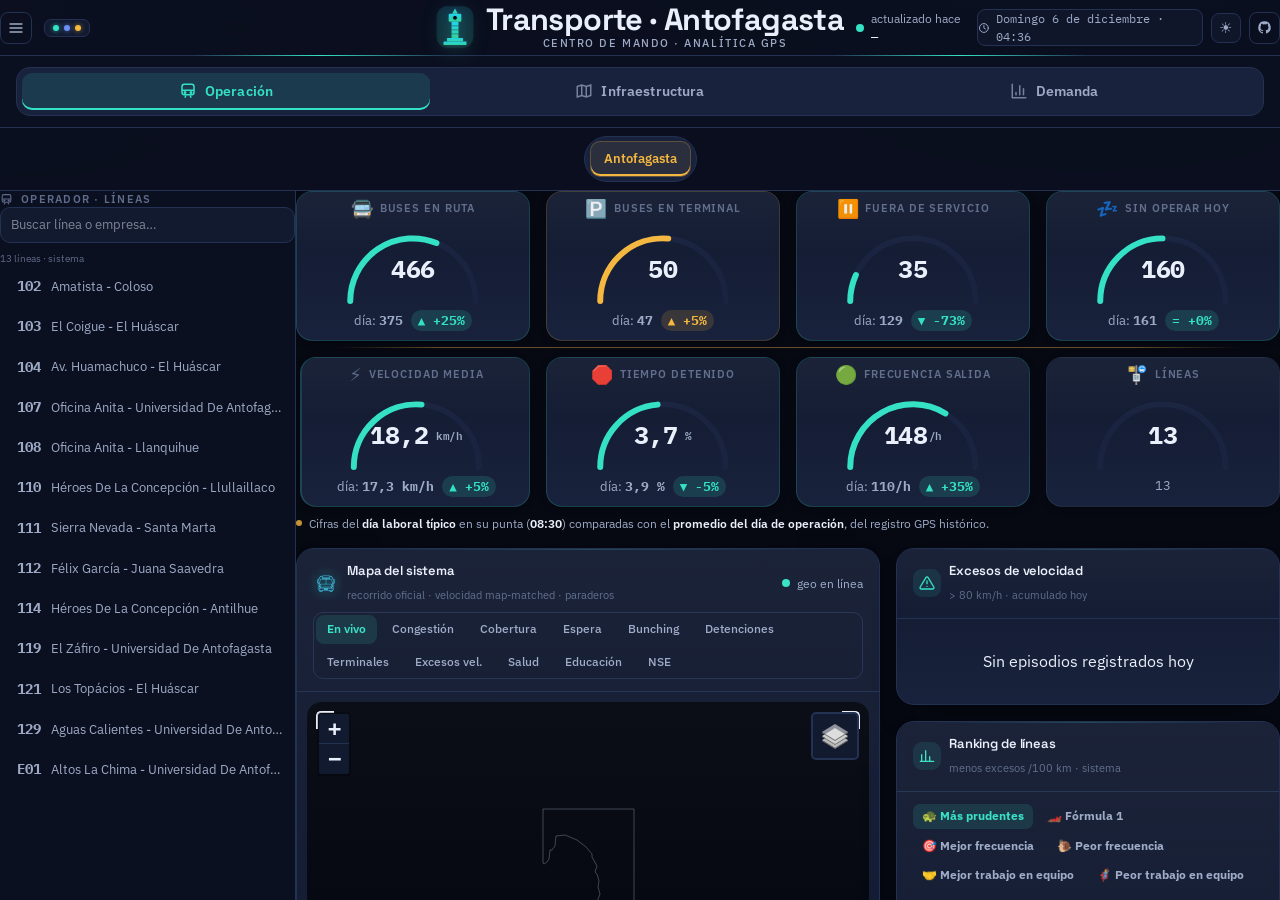
==== commit 302669ce: "19-sep: feriados, sentido físico, vivo, celdas de terminal" ====
--- a/index.html
+++ b/index.html
@@ -33,15 +33,15 @@
 @font-face{font-family:'DSEG7';src:url('https://cdn.jsdelivr.net/npm/dseg@0.46.0/fonts/DSEG7-Classic/DSEG7Classic-BoldItalic.woff2') format('woff2');font-weight:400 700;font-display:swap}
 </style>
 <!-- Design tokens: single source of truth for color/type/space (loaded FIRST) -->
-<link rel="stylesheet" href="assets/css/tokens.css?v=246">
+<link rel="stylesheet" href="assets/css/tokens.css?v=247">
 <!-- Leaflet self-hosted -->
-<link rel="stylesheet" href="assets/vendor/leaflet/leaflet.css?v=246"/>
-<script defer src="assets/vendor/leaflet/leaflet.js?v=246"></script>
+<link rel="stylesheet" href="assets/vendor/leaflet/leaflet.css?v=247"/>
+<script defer src="assets/vendor/leaflet/leaflet.js?v=247"></script>
 <!-- Component styles (consume tokens via legacy bridge vars) -->
-<link rel="stylesheet" href="assets/styles.css?v=246">
-<link rel="stylesheet" href="assets/shell.css?v=246">
+<link rel="stylesheet" href="assets/styles.css?v=247">
+<link rel="stylesheet" href="assets/shell.css?v=247">
 <!-- Tailwind purged utilities (~12 KB static, no runtime recompilation) -->
-<link rel="stylesheet" href="assets/tw.css?v=246">
+<link rel="stylesheet" href="assets/tw.css?v=247">
 <!-- Aplica el tema guardado antes del paint (evita parpadeo) -->
 <script>try{var K="tp-theme:"+(location.pathname.split('/')[1]||'root');var q=new URLSearchParams(location.search).get('theme');var t=q||localStorage.getItem(K)||"dark";document.documentElement.dataset.theme=t;}catch(e){}</script>
 <style>
@@ -756,7 +756,7 @@
         <!-- MAPA HÉROE (3/5 = ancho de 3 bloques KPI) -->
         <section class="widget hero-map-col flex flex-col">
           <div class="widget-h" style="flex-wrap:wrap;row-gap:6px">
-            <span class="ico ico-png"><img src="assets/brand/ic_bus.png?v=246" alt="" width="22" height="22"></span>
+            <span class="ico ico-png"><img src="assets/brand/ic_bus.png?v=247" alt="" width="22" height="22"></span>
             <div class="min-w-0" style="flex:1 1 auto">
               <h3 id="map-title" class="truncate">Mapa del sistema</h3>
               <span class="sub">recorrido oficial · velocidad map-matched · paraderos</span>
@@ -920,7 +920,7 @@
       <!-- Cumplimiento semanal por variable (solo con línea elegida) -->
       <section class="widget cump-sem" id="cump-sem-card" style="display:none">
         <div class="widget-h">
-          <span class="ico ico-png"><img src="assets/brand/ic_shield.png?v=246" alt="" width="22" height="22"></span>
+          <span class="ico ico-png"><img src="assets/brand/ic_shield.png?v=247" alt="" width="22" height="22"></span>
           <div class="min-w-0"><h3>Cumplimiento semanal por variable exigida</h3><span class="sub">evolución semana a semana</span></div>
           <div class="cs-controls ml-auto">
             <div class="seg" id="cs-dia"></div>
@@ -1030,8 +1030,8 @@
 
 <!-- F4: defer en ambos (orden de declaración se respeta) → no bloquean parse; leaflet con defer en <head> ya cargó antes -->
 <script defer src="assets/echarts.min.js"></script>
-<script src="config.js?v=246"></script>
-<script defer src="assets/app_shell.js?v=246"></script>
+<script src="config.js?v=247"></script>
+<script defer src="assets/app_shell.js?v=247"></script>
 <script>
   /* Sidebar colapsable + recálculo de mapa/charts al cambiar el ancho */
   (function(){
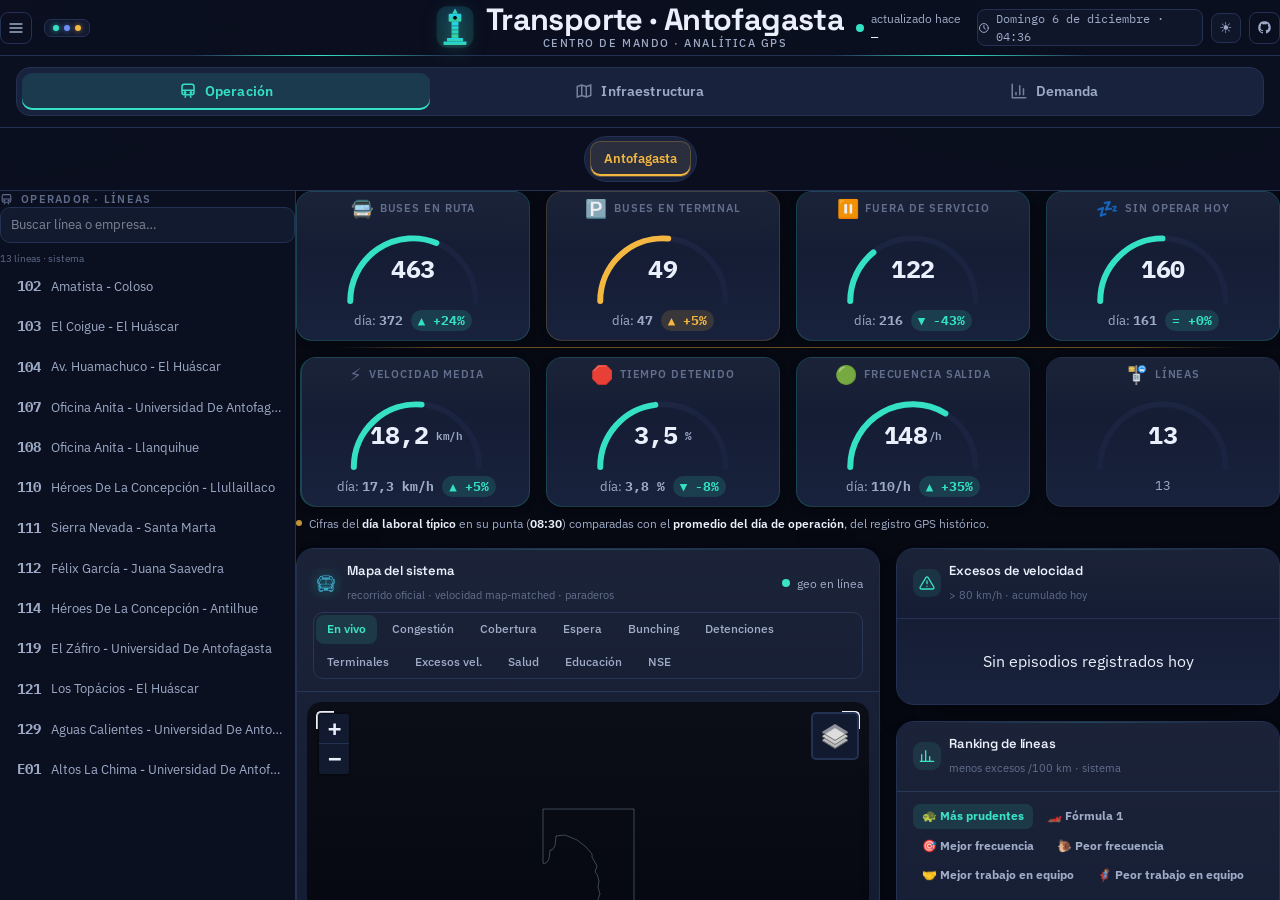
==== commit 9d02095c: "Deploy tablero antofagasta desde kit compartido (v=248)" ====
--- a/index.html
+++ b/index.html
@@ -33,15 +33,15 @@
 @font-face{font-family:'DSEG7';src:url('https://cdn.jsdelivr.net/npm/dseg@0.46.0/fonts/DSEG7-Classic/DSEG7Classic-BoldItalic.woff2') format('woff2');font-weight:400 700;font-display:swap}
 </style>
 <!-- Design tokens: single source of truth for color/type/space (loaded FIRST) -->
-<link rel="stylesheet" href="assets/css/tokens.css?v=247">
+<link rel="stylesheet" href="assets/css/tokens.css?v=248">
 <!-- Leaflet self-hosted -->
-<link rel="stylesheet" href="assets/vendor/leaflet/leaflet.css?v=247"/>
-<script defer src="assets/vendor/leaflet/leaflet.js?v=247"></script>
+<link rel="stylesheet" href="assets/vendor/leaflet/leaflet.css?v=248"/>
+<script defer src="assets/vendor/leaflet/leaflet.js?v=248"></script>
 <!-- Component styles (consume tokens via legacy bridge vars) -->
-<link rel="stylesheet" href="assets/styles.css?v=247">
-<link rel="stylesheet" href="assets/shell.css?v=247">
+<link rel="stylesheet" href="assets/styles.css?v=248">
+<link rel="stylesheet" href="assets/shell.css?v=248">
 <!-- Tailwind purged utilities (~12 KB static, no runtime recompilation) -->
-<link rel="stylesheet" href="assets/tw.css?v=247">
+<link rel="stylesheet" href="assets/tw.css?v=248">
 <!-- Aplica el tema guardado antes del paint (evita parpadeo) -->
 <script>try{var K="tp-theme:"+(location.pathname.split('/')[1]||'root');var q=new URLSearchParams(location.search).get('theme');var t=q||localStorage.getItem(K)||"dark";document.documentElement.dataset.theme=t;}catch(e){}</script>
 <style>
@@ -756,7 +756,7 @@
         <!-- MAPA HÉROE (3/5 = ancho de 3 bloques KPI) -->
         <section class="widget hero-map-col flex flex-col">
           <div class="widget-h" style="flex-wrap:wrap;row-gap:6px">
-            <span class="ico ico-png"><img src="assets/brand/ic_bus.png?v=247" alt="" width="22" height="22"></span>
+            <span class="ico ico-png"><img src="assets/brand/ic_bus.png?v=248" alt="" width="22" height="22"></span>
             <div class="min-w-0" style="flex:1 1 auto">
               <h3 id="map-title" class="truncate">Mapa del sistema</h3>
               <span class="sub">recorrido oficial · velocidad map-matched · paraderos</span>
@@ -920,7 +920,7 @@
       <!-- Cumplimiento semanal por variable (solo con línea elegida) -->
       <section class="widget cump-sem" id="cump-sem-card" style="display:none">
         <div class="widget-h">
-          <span class="ico ico-png"><img src="assets/brand/ic_shield.png?v=247" alt="" width="22" height="22"></span>
+          <span class="ico ico-png"><img src="assets/brand/ic_shield.png?v=248" alt="" width="22" height="22"></span>
           <div class="min-w-0"><h3>Cumplimiento semanal por variable exigida</h3><span class="sub">evolución semana a semana</span></div>
           <div class="cs-controls ml-auto">
             <div class="seg" id="cs-dia"></div>
@@ -1030,8 +1030,8 @@
 
 <!-- F4: defer en ambos (orden de declaración se respeta) → no bloquean parse; leaflet con defer en <head> ya cargó antes -->
 <script defer src="assets/echarts.min.js"></script>
-<script src="config.js?v=247"></script>
-<script defer src="assets/app_shell.js?v=247"></script>
+<script src="config.js?v=248"></script>
+<script defer src="assets/app_shell.js?v=248"></script>
 <script>
   /* Sidebar colapsable + recálculo de mapa/charts al cambiar el ancho */
   (function(){
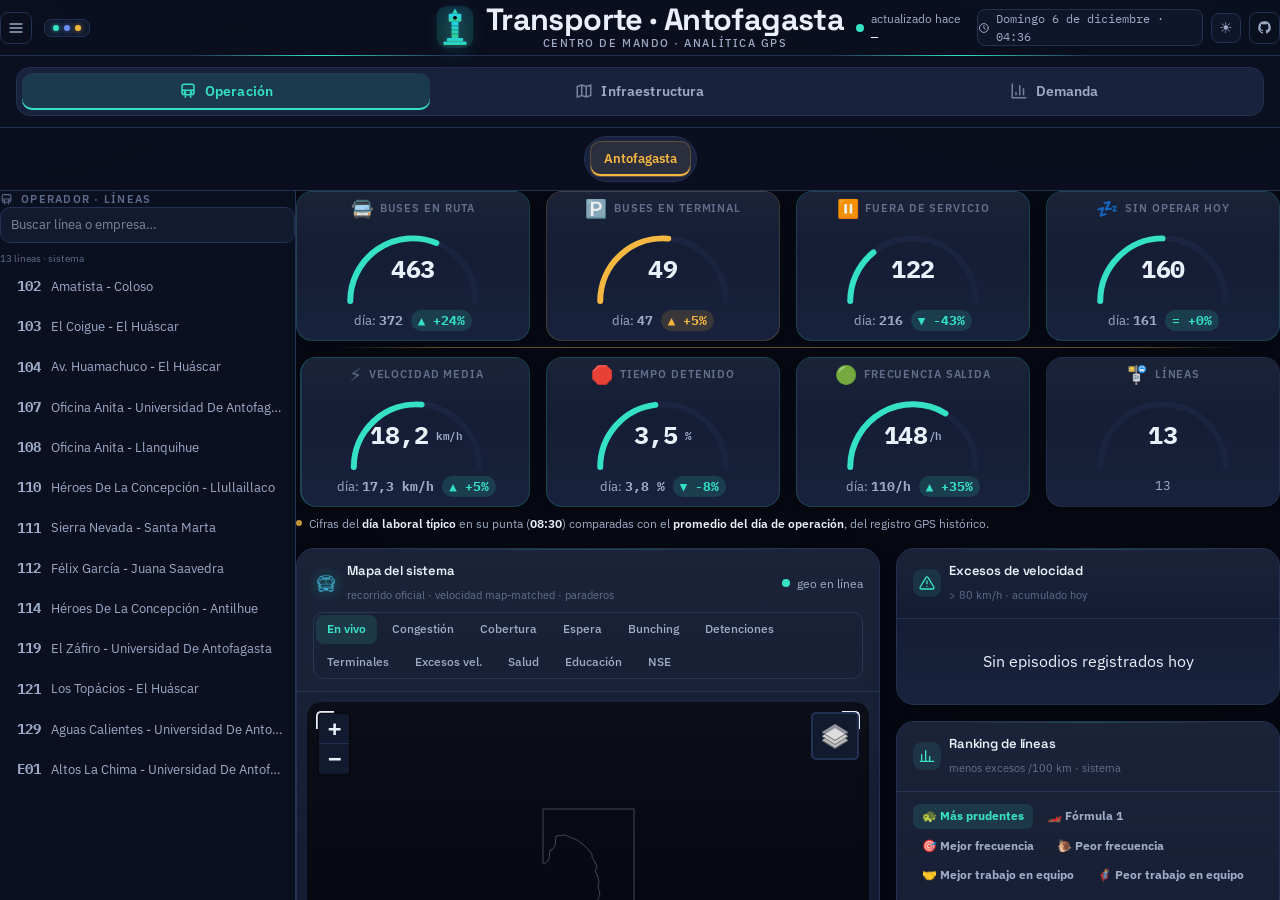
==== commit 9042b37b: "Paneles por comuna en ciudades de una sola comuna (el sistema ES la comuna)" ====
--- a/index.html
+++ b/index.html
@@ -33,15 +33,15 @@
 @font-face{font-family:'DSEG7';src:url('https://cdn.jsdelivr.net/npm/dseg@0.46.0/fonts/DSEG7-Classic/DSEG7Classic-BoldItalic.woff2') format('woff2');font-weight:400 700;font-display:swap}
 </style>
 <!-- Design tokens: single source of truth for color/type/space (loaded FIRST) -->
-<link rel="stylesheet" href="assets/css/tokens.css?v=248">
+<link rel="stylesheet" href="assets/css/tokens.css?v=249">
 <!-- Leaflet self-hosted -->
-<link rel="stylesheet" href="assets/vendor/leaflet/leaflet.css?v=248"/>
-<script defer src="assets/vendor/leaflet/leaflet.js?v=248"></script>
+<link rel="stylesheet" href="assets/vendor/leaflet/leaflet.css?v=249"/>
+<script defer src="assets/vendor/leaflet/leaflet.js?v=249"></script>
 <!-- Component styles (consume tokens via legacy bridge vars) -->
-<link rel="stylesheet" href="assets/styles.css?v=248">
-<link rel="stylesheet" href="assets/shell.css?v=248">
+<link rel="stylesheet" href="assets/styles.css?v=249">
+<link rel="stylesheet" href="assets/shell.css?v=249">
 <!-- Tailwind purged utilities (~12 KB static, no runtime recompilation) -->
-<link rel="stylesheet" href="assets/tw.css?v=248">
+<link rel="stylesheet" href="assets/tw.css?v=249">
 <!-- Aplica el tema guardado antes del paint (evita parpadeo) -->
 <script>try{var K="tp-theme:"+(location.pathname.split('/')[1]||'root');var q=new URLSearchParams(location.search).get('theme');var t=q||localStorage.getItem(K)||"dark";document.documentElement.dataset.theme=t;}catch(e){}</script>
 <style>
@@ -756,7 +756,7 @@
         <!-- MAPA HÉROE (3/5 = ancho de 3 bloques KPI) -->
         <section class="widget hero-map-col flex flex-col">
           <div class="widget-h" style="flex-wrap:wrap;row-gap:6px">
-            <span class="ico ico-png"><img src="assets/brand/ic_bus.png?v=248" alt="" width="22" height="22"></span>
+            <span class="ico ico-png"><img src="assets/brand/ic_bus.png?v=249" alt="" width="22" height="22"></span>
             <div class="min-w-0" style="flex:1 1 auto">
               <h3 id="map-title" class="truncate">Mapa del sistema</h3>
               <span class="sub">recorrido oficial · velocidad map-matched · paraderos</span>
@@ -920,7 +920,7 @@
       <!-- Cumplimiento semanal por variable (solo con línea elegida) -->
       <section class="widget cump-sem" id="cump-sem-card" style="display:none">
         <div class="widget-h">
-          <span class="ico ico-png"><img src="assets/brand/ic_shield.png?v=248" alt="" width="22" height="22"></span>
+          <span class="ico ico-png"><img src="assets/brand/ic_shield.png?v=249" alt="" width="22" height="22"></span>
           <div class="min-w-0"><h3>Cumplimiento semanal por variable exigida</h3><span class="sub">evolución semana a semana</span></div>
           <div class="cs-controls ml-auto">
             <div class="seg" id="cs-dia"></div>
@@ -1030,8 +1030,8 @@
 
 <!-- F4: defer en ambos (orden de declaración se respeta) → no bloquean parse; leaflet con defer en <head> ya cargó antes -->
 <script defer src="assets/echarts.min.js"></script>
-<script src="config.js?v=248"></script>
-<script defer src="assets/app_shell.js?v=248"></script>
+<script src="config.js?v=249"></script>
+<script defer src="assets/app_shell.js?v=249"></script>
 <script>
   /* Sidebar colapsable + recálculo de mapa/charts al cambiar el ancho */
   (function(){
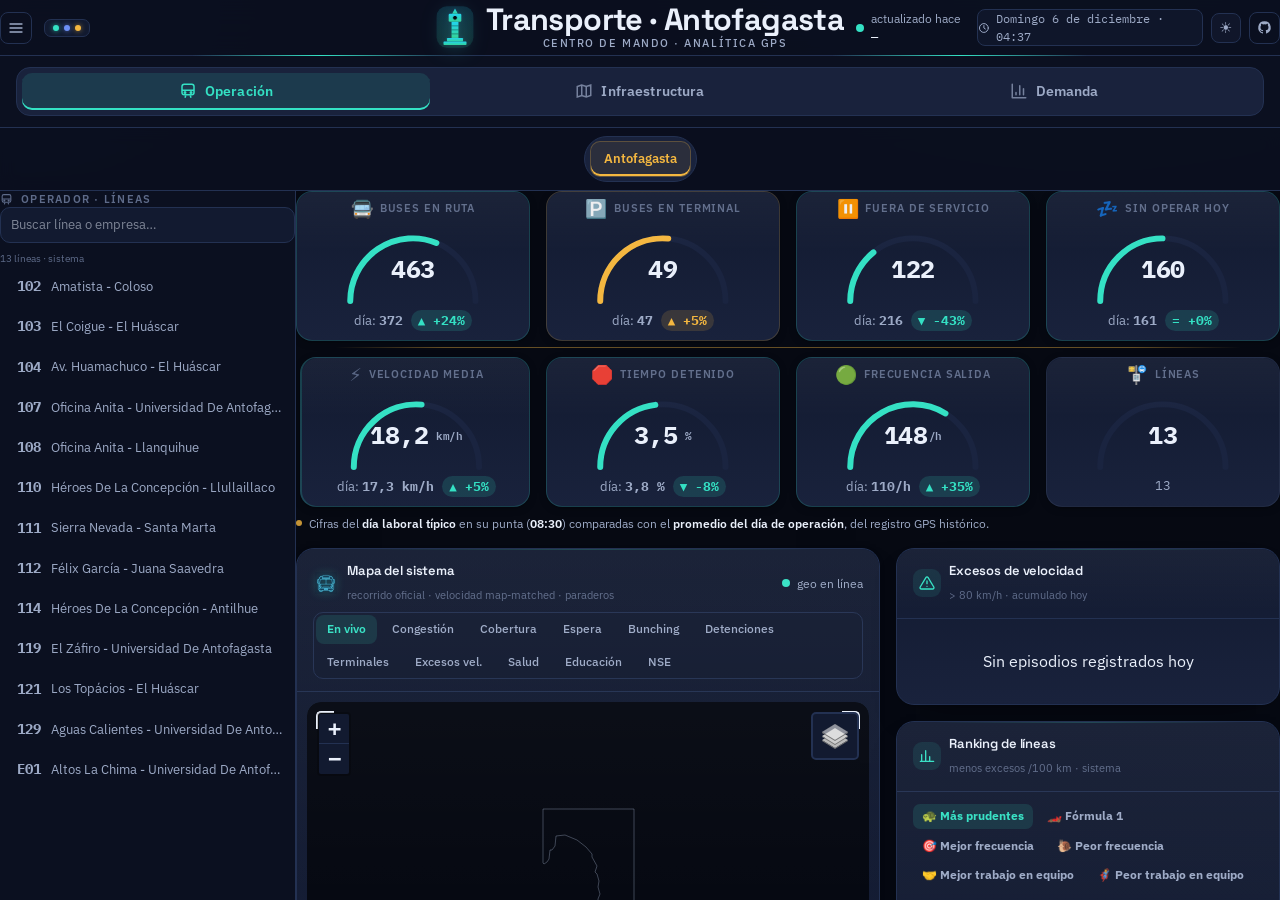
==== commit 73fb727a: "Infraestructura: ejes hasta tertiary y sin mínimo por tramo (red conexa)" ====
--- a/index.html
+++ b/index.html
@@ -33,15 +33,15 @@
 @font-face{font-family:'DSEG7';src:url('https://cdn.jsdelivr.net/npm/dseg@0.46.0/fonts/DSEG7-Classic/DSEG7Classic-BoldItalic.woff2') format('woff2');font-weight:400 700;font-display:swap}
 </style>
 <!-- Design tokens: single source of truth for color/type/space (loaded FIRST) -->
-<link rel="stylesheet" href="assets/css/tokens.css?v=249">
+<link rel="stylesheet" href="assets/css/tokens.css?v=250">
 <!-- Leaflet self-hosted -->
-<link rel="stylesheet" href="assets/vendor/leaflet/leaflet.css?v=249"/>
-<script defer src="assets/vendor/leaflet/leaflet.js?v=249"></script>
+<link rel="stylesheet" href="assets/vendor/leaflet/leaflet.css?v=250"/>
+<script defer src="assets/vendor/leaflet/leaflet.js?v=250"></script>
 <!-- Component styles (consume tokens via legacy bridge vars) -->
-<link rel="stylesheet" href="assets/styles.css?v=249">
-<link rel="stylesheet" href="assets/shell.css?v=249">
+<link rel="stylesheet" href="assets/styles.css?v=250">
+<link rel="stylesheet" href="assets/shell.css?v=250">
 <!-- Tailwind purged utilities (~12 KB static, no runtime recompilation) -->
-<link rel="stylesheet" href="assets/tw.css?v=249">
+<link rel="stylesheet" href="assets/tw.css?v=250">
 <!-- Aplica el tema guardado antes del paint (evita parpadeo) -->
 <script>try{var K="tp-theme:"+(location.pathname.split('/')[1]||'root');var q=new URLSearchParams(location.search).get('theme');var t=q||localStorage.getItem(K)||"dark";document.documentElement.dataset.theme=t;}catch(e){}</script>
 <style>
@@ -756,7 +756,7 @@
         <!-- MAPA HÉROE (3/5 = ancho de 3 bloques KPI) -->
         <section class="widget hero-map-col flex flex-col">
           <div class="widget-h" style="flex-wrap:wrap;row-gap:6px">
-            <span class="ico ico-png"><img src="assets/brand/ic_bus.png?v=249" alt="" width="22" height="22"></span>
+            <span class="ico ico-png"><img src="assets/brand/ic_bus.png?v=250" alt="" width="22" height="22"></span>
             <div class="min-w-0" style="flex:1 1 auto">
               <h3 id="map-title" class="truncate">Mapa del sistema</h3>
               <span class="sub">recorrido oficial · velocidad map-matched · paraderos</span>
@@ -920,7 +920,7 @@
       <!-- Cumplimiento semanal por variable (solo con línea elegida) -->
       <section class="widget cump-sem" id="cump-sem-card" style="display:none">
         <div class="widget-h">
-          <span class="ico ico-png"><img src="assets/brand/ic_shield.png?v=249" alt="" width="22" height="22"></span>
+          <span class="ico ico-png"><img src="assets/brand/ic_shield.png?v=250" alt="" width="22" height="22"></span>
           <div class="min-w-0"><h3>Cumplimiento semanal por variable exigida</h3><span class="sub">evolución semana a semana</span></div>
           <div class="cs-controls ml-auto">
             <div class="seg" id="cs-dia"></div>
@@ -1030,8 +1030,8 @@
 
 <!-- F4: defer en ambos (orden de declaración se respeta) → no bloquean parse; leaflet con defer en <head> ya cargó antes -->
 <script defer src="assets/echarts.min.js"></script>
-<script src="config.js?v=249"></script>
-<script defer src="assets/app_shell.js?v=249"></script>
+<script src="config.js?v=250"></script>
+<script defer src="assets/app_shell.js?v=250"></script>
 <script>
   /* Sidebar colapsable + recálculo de mapa/charts al cambiar el ancho */
   (function(){
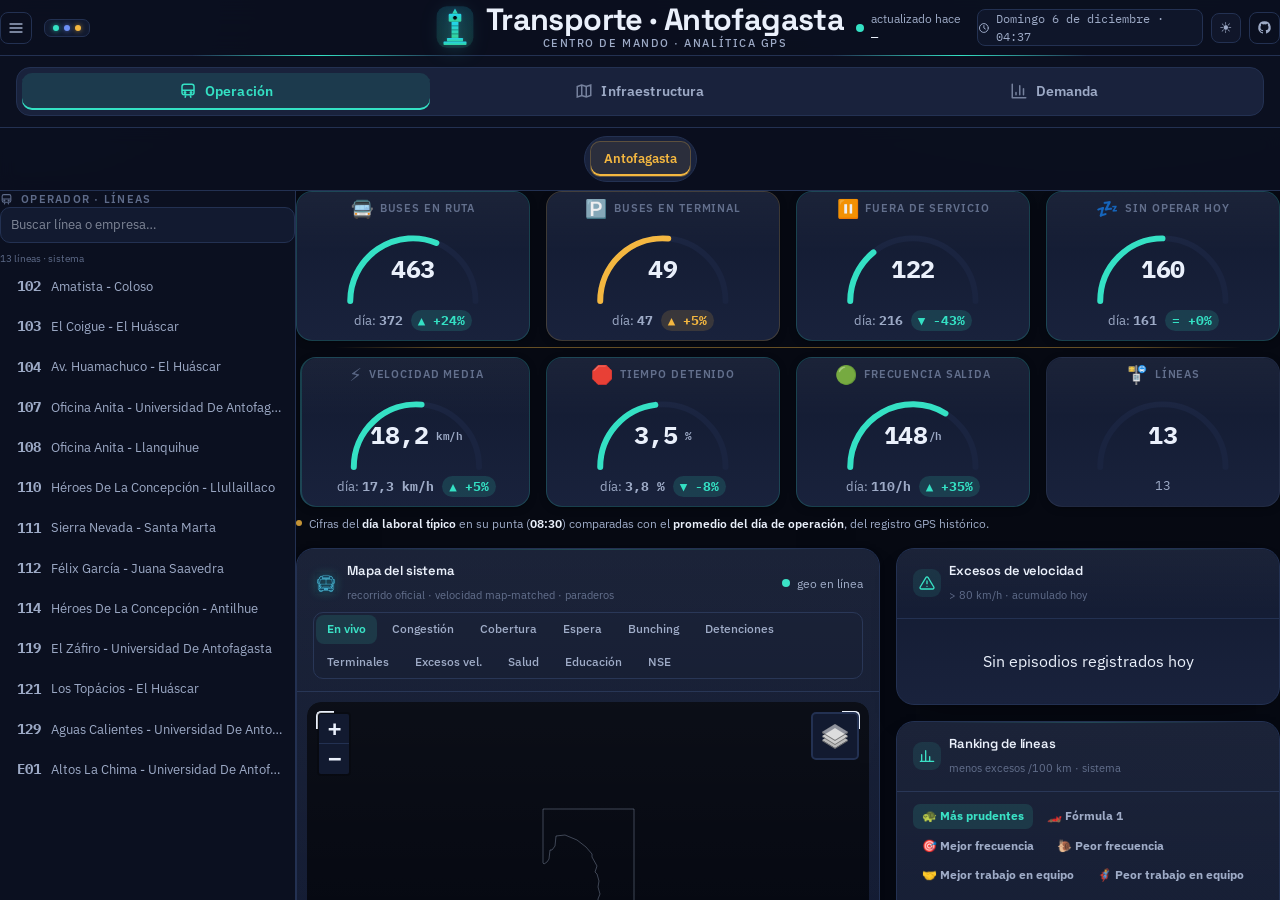
==== commit 66e6666b: "Flota de línea y sistema con COUNT(DISTINCT patente) (antes sumaba por comuna y línea)" ====
--- a/index.html
+++ b/index.html
@@ -33,15 +33,15 @@
 @font-face{font-family:'DSEG7';src:url('https://cdn.jsdelivr.net/npm/dseg@0.46.0/fonts/DSEG7-Classic/DSEG7Classic-BoldItalic.woff2') format('woff2');font-weight:400 700;font-display:swap}
 </style>
 <!-- Design tokens: single source of truth for color/type/space (loaded FIRST) -->
-<link rel="stylesheet" href="assets/css/tokens.css?v=250">
+<link rel="stylesheet" href="assets/css/tokens.css?v=251">
 <!-- Leaflet self-hosted -->
-<link rel="stylesheet" href="assets/vendor/leaflet/leaflet.css?v=250"/>
-<script defer src="assets/vendor/leaflet/leaflet.js?v=250"></script>
+<link rel="stylesheet" href="assets/vendor/leaflet/leaflet.css?v=251"/>
+<script defer src="assets/vendor/leaflet/leaflet.js?v=251"></script>
 <!-- Component styles (consume tokens via legacy bridge vars) -->
-<link rel="stylesheet" href="assets/styles.css?v=250">
-<link rel="stylesheet" href="assets/shell.css?v=250">
+<link rel="stylesheet" href="assets/styles.css?v=251">
+<link rel="stylesheet" href="assets/shell.css?v=251">
 <!-- Tailwind purged utilities (~12 KB static, no runtime recompilation) -->
-<link rel="stylesheet" href="assets/tw.css?v=250">
+<link rel="stylesheet" href="assets/tw.css?v=251">
 <!-- Aplica el tema guardado antes del paint (evita parpadeo) -->
 <script>try{var K="tp-theme:"+(location.pathname.split('/')[1]||'root');var q=new URLSearchParams(location.search).get('theme');var t=q||localStorage.getItem(K)||"dark";document.documentElement.dataset.theme=t;}catch(e){}</script>
 <style>
@@ -756,7 +756,7 @@
         <!-- MAPA HÉROE (3/5 = ancho de 3 bloques KPI) -->
         <section class="widget hero-map-col flex flex-col">
           <div class="widget-h" style="flex-wrap:wrap;row-gap:6px">
-            <span class="ico ico-png"><img src="assets/brand/ic_bus.png?v=250" alt="" width="22" height="22"></span>
+            <span class="ico ico-png"><img src="assets/brand/ic_bus.png?v=251" alt="" width="22" height="22"></span>
             <div class="min-w-0" style="flex:1 1 auto">
               <h3 id="map-title" class="truncate">Mapa del sistema</h3>
               <span class="sub">recorrido oficial · velocidad map-matched · paraderos</span>
@@ -920,7 +920,7 @@
       <!-- Cumplimiento semanal por variable (solo con línea elegida) -->
       <section class="widget cump-sem" id="cump-sem-card" style="display:none">
         <div class="widget-h">
-          <span class="ico ico-png"><img src="assets/brand/ic_shield.png?v=250" alt="" width="22" height="22"></span>
+          <span class="ico ico-png"><img src="assets/brand/ic_shield.png?v=251" alt="" width="22" height="22"></span>
           <div class="min-w-0"><h3>Cumplimiento semanal por variable exigida</h3><span class="sub">evolución semana a semana</span></div>
           <div class="cs-controls ml-auto">
             <div class="seg" id="cs-dia"></div>
@@ -1030,8 +1030,8 @@
 
 <!-- F4: defer en ambos (orden de declaración se respeta) → no bloquean parse; leaflet con defer en <head> ya cargó antes -->
 <script defer src="assets/echarts.min.js"></script>
-<script src="config.js?v=250"></script>
-<script defer src="assets/app_shell.js?v=250"></script>
+<script src="config.js?v=251"></script>
+<script defer src="assets/app_shell.js?v=251"></script>
 <script>
   /* Sidebar colapsable + recálculo de mapa/charts al cambiar el ancho */
   (function(){
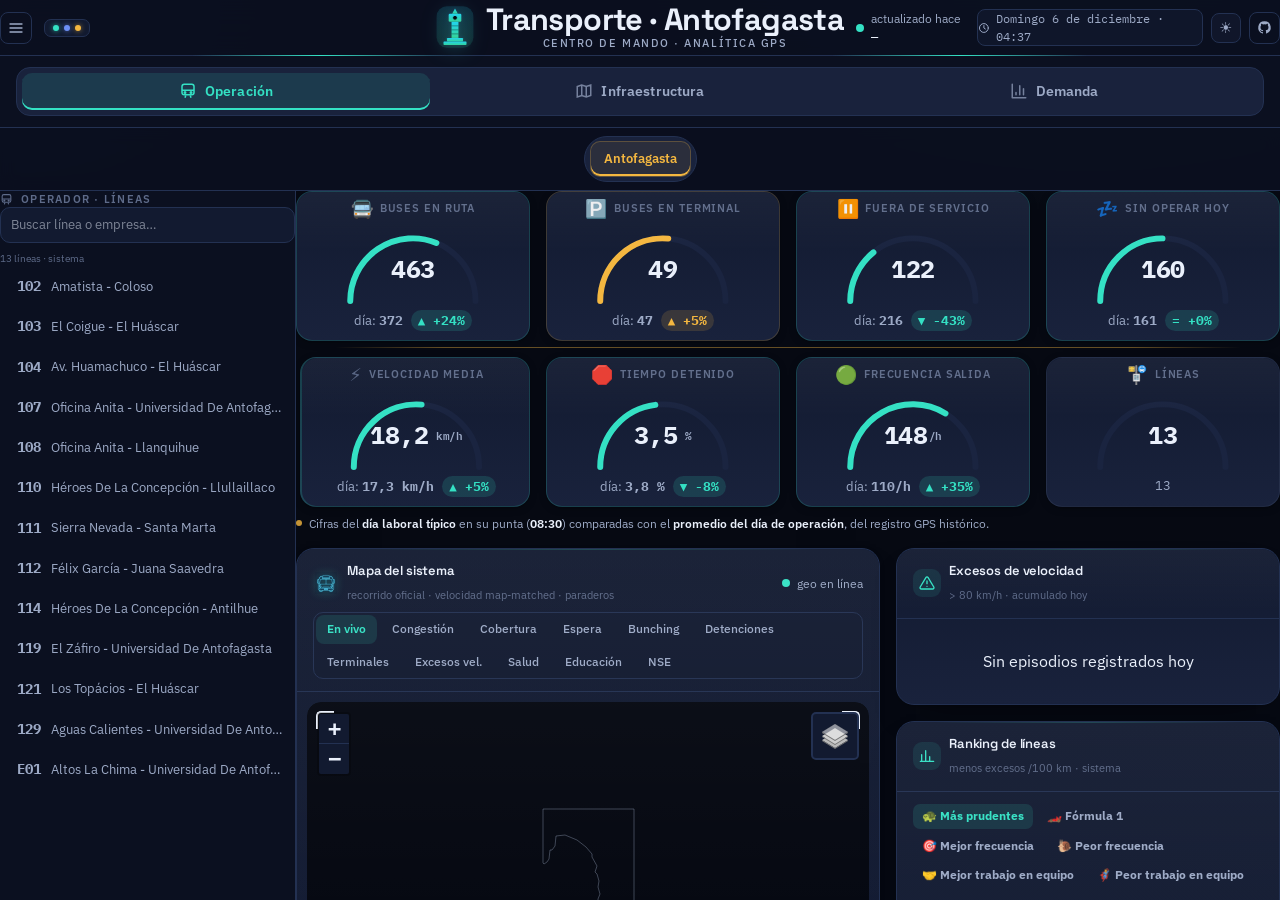
==== commit eaff6a58: "Infraestructura: eje elegido resaltado (blanco con borde) + «entre qué calles» en títulos y gráficos" ====
--- a/index.html
+++ b/index.html
@@ -33,15 +33,15 @@
 @font-face{font-family:'DSEG7';src:url('https://cdn.jsdelivr.net/npm/dseg@0.46.0/fonts/DSEG7-Classic/DSEG7Classic-BoldItalic.woff2') format('woff2');font-weight:400 700;font-display:swap}
 </style>
 <!-- Design tokens: single source of truth for color/type/space (loaded FIRST) -->
-<link rel="stylesheet" href="assets/css/tokens.css?v=251">
+<link rel="stylesheet" href="assets/css/tokens.css?v=252">
 <!-- Leaflet self-hosted -->
-<link rel="stylesheet" href="assets/vendor/leaflet/leaflet.css?v=251"/>
-<script defer src="assets/vendor/leaflet/leaflet.js?v=251"></script>
+<link rel="stylesheet" href="assets/vendor/leaflet/leaflet.css?v=252"/>
+<script defer src="assets/vendor/leaflet/leaflet.js?v=252"></script>
 <!-- Component styles (consume tokens via legacy bridge vars) -->
-<link rel="stylesheet" href="assets/styles.css?v=251">
-<link rel="stylesheet" href="assets/shell.css?v=251">
+<link rel="stylesheet" href="assets/styles.css?v=252">
+<link rel="stylesheet" href="assets/shell.css?v=252">
 <!-- Tailwind purged utilities (~12 KB static, no runtime recompilation) -->
-<link rel="stylesheet" href="assets/tw.css?v=251">
+<link rel="stylesheet" href="assets/tw.css?v=252">
 <!-- Aplica el tema guardado antes del paint (evita parpadeo) -->
 <script>try{var K="tp-theme:"+(location.pathname.split('/')[1]||'root');var q=new URLSearchParams(location.search).get('theme');var t=q||localStorage.getItem(K)||"dark";document.documentElement.dataset.theme=t;}catch(e){}</script>
 <style>
@@ -672,6 +672,9 @@
         </div>
       </div>
 
+      <!-- ===== VISTA DEMANDA PROPIA DE SANTIAGO (viajes ADATRAP; la llena assets/demanda_stgo.js) ===== -->
+      <div id="demanda-stgo-view" class="space-y-4" style="display:none"></div>
+
       <!-- ===== VISTA DEMANDA (validaciones del medio de pago = abordajes) ===== -->
       <div id="demanda-view" class="space-y-4" style="display:none">
         <!-- período de la demanda y aviso si NO coincide con el de la oferta; lo llena renderDemanda() -->
@@ -756,7 +759,7 @@
         <!-- MAPA HÉROE (3/5 = ancho de 3 bloques KPI) -->
         <section class="widget hero-map-col flex flex-col">
           <div class="widget-h" style="flex-wrap:wrap;row-gap:6px">
-            <span class="ico ico-png"><img src="assets/brand/ic_bus.png?v=251" alt="" width="22" height="22"></span>
+            <span class="ico ico-png"><img src="assets/brand/ic_bus.png?v=252" alt="" width="22" height="22"></span>
             <div class="min-w-0" style="flex:1 1 auto">
               <h3 id="map-title" class="truncate">Mapa del sistema</h3>
               <span class="sub">recorrido oficial · velocidad map-matched · paraderos</span>
@@ -920,7 +923,7 @@
       <!-- Cumplimiento semanal por variable (solo con línea elegida) -->
       <section class="widget cump-sem" id="cump-sem-card" style="display:none">
         <div class="widget-h">
-          <span class="ico ico-png"><img src="assets/brand/ic_shield.png?v=251" alt="" width="22" height="22"></span>
+          <span class="ico ico-png"><img src="assets/brand/ic_shield.png?v=252" alt="" width="22" height="22"></span>
           <div class="min-w-0"><h3>Cumplimiento semanal por variable exigida</h3><span class="sub">evolución semana a semana</span></div>
           <div class="cs-controls ml-auto">
             <div class="seg" id="cs-dia"></div>
@@ -1030,8 +1033,8 @@
 
 <!-- F4: defer en ambos (orden de declaración se respeta) → no bloquean parse; leaflet con defer en <head> ya cargó antes -->
 <script defer src="assets/echarts.min.js"></script>
-<script src="config.js?v=251"></script>
-<script defer src="assets/app_shell.js?v=251"></script>
+<script src="config.js?v=252"></script>
+<script defer src="assets/app_shell.js?v=252"></script>
 <script>
   /* Sidebar colapsable + recálculo de mapa/charts al cambiar el ancho */
   (function(){
--- a/assets/css/tokens.css
+++ b/assets/css/tokens.css
@@ -87,6 +87,7 @@
   /* ── Dominio: tipos de infraestructura ── */
   --infra-corredor:#ec4899; --infra-pistabus:#f5a524; --infra-exclusiva:#34d399;
   --infra-mixto:#94a3b8; --infra-none:#64748b; --infra-efectivo:#e879f9;
+  --infra-sel:#ffffff; --infra-sel-borde:#0b1220;   /* eje elegido: blanco con borde oscuro; ninguna capa (tipos, velocidad, flujo) usa blanco */
 
   /* ── Dominio: terciles NSE ── */
   --nse-bajo:#fb923c; --nse-medio:#94a3b8; --nse-alto:#2dd4bf;
@@ -133,6 +134,7 @@
 
 /* ─── Light theme — INSTITUCIONAL (papel · tinta navy · azul), emula el panel de uso de suelo ─── */
 :root[data-theme="light"] {
+  --infra-sel:#111827; --infra-sel-borde:#ffffff;
   /* Superficies — papel institucional (bg gris muy claro, tarjetas blancas) */
   --bg-void:    #F4F6FA;
   --bg-base:    #FFFFFF;
@@ -209,6 +211,7 @@
   /* Dominio */
   --infra-corredor:#D97CA0; --infra-pistabus:#E8944A; --infra-exclusiva:#9CBF6A;
   --infra-mixto:#9A8F7D; --infra-none:#6E6558; --infra-efectivo:#B58BB0;
+  --infra-sel:#ffffff; --infra-sel-borde:#0b1220;
   --nse-bajo:#E8944A; --nse-medio:#9A8F7D; --nse-alto:#5FB8A8;
   /* Superficies compuestas / bridge (rgba de --live = 224,168,54) */
   --topbar: rgba(26,23,20,.92);  --hover: rgba(255,255,255,.04);  --chip: rgba(34,30,25,.7);
@@ -249,6 +252,7 @@
   /* Dominio */
   --infra-corredor:#C2417F; --infra-pistabus:#D97D1A; --infra-exclusiva:#5A8C2A;
   --infra-mixto:#8C7B63; --infra-none:#A8B0B8; --infra-efectivo:#8E44AD;
+  --infra-sel:#111827; --infra-sel-borde:#ffffff;
   --nse-bajo:#D97D1A; --nse-medio:#8C8072; --nse-alto:#1E8A6E;
   /* Superficies compuestas / bridge (rgba de --live = 29,111,184) */
   --topbar: rgba(244,248,252,.85);  --hover: rgba(29,111,184,.08);  --chip: rgba(29,111,184,.10);
@@ -292,6 +296,7 @@
   /* Dominio */
   --infra-corredor:#002A5A; --infra-pistabus:#146C86; --infra-exclusiva:#4E7D1A;
   --infra-mixto:#C4611A; --infra-none:#9AA3AB; --infra-efectivo:#6DAB24;
+  --infra-sel:#111827; --infra-sel-borde:#ffffff;
   --nse-bajo:#B5651D; --nse-medio:#6DAB24; --nse-alto:#002A5A;
   /* Bridge (rgba de --live = 0,42,90) */
   --topbar: rgba(255,255,255,.92);  --hover: rgba(0,42,90,.06);  --chip: rgba(0,42,90,.08);
